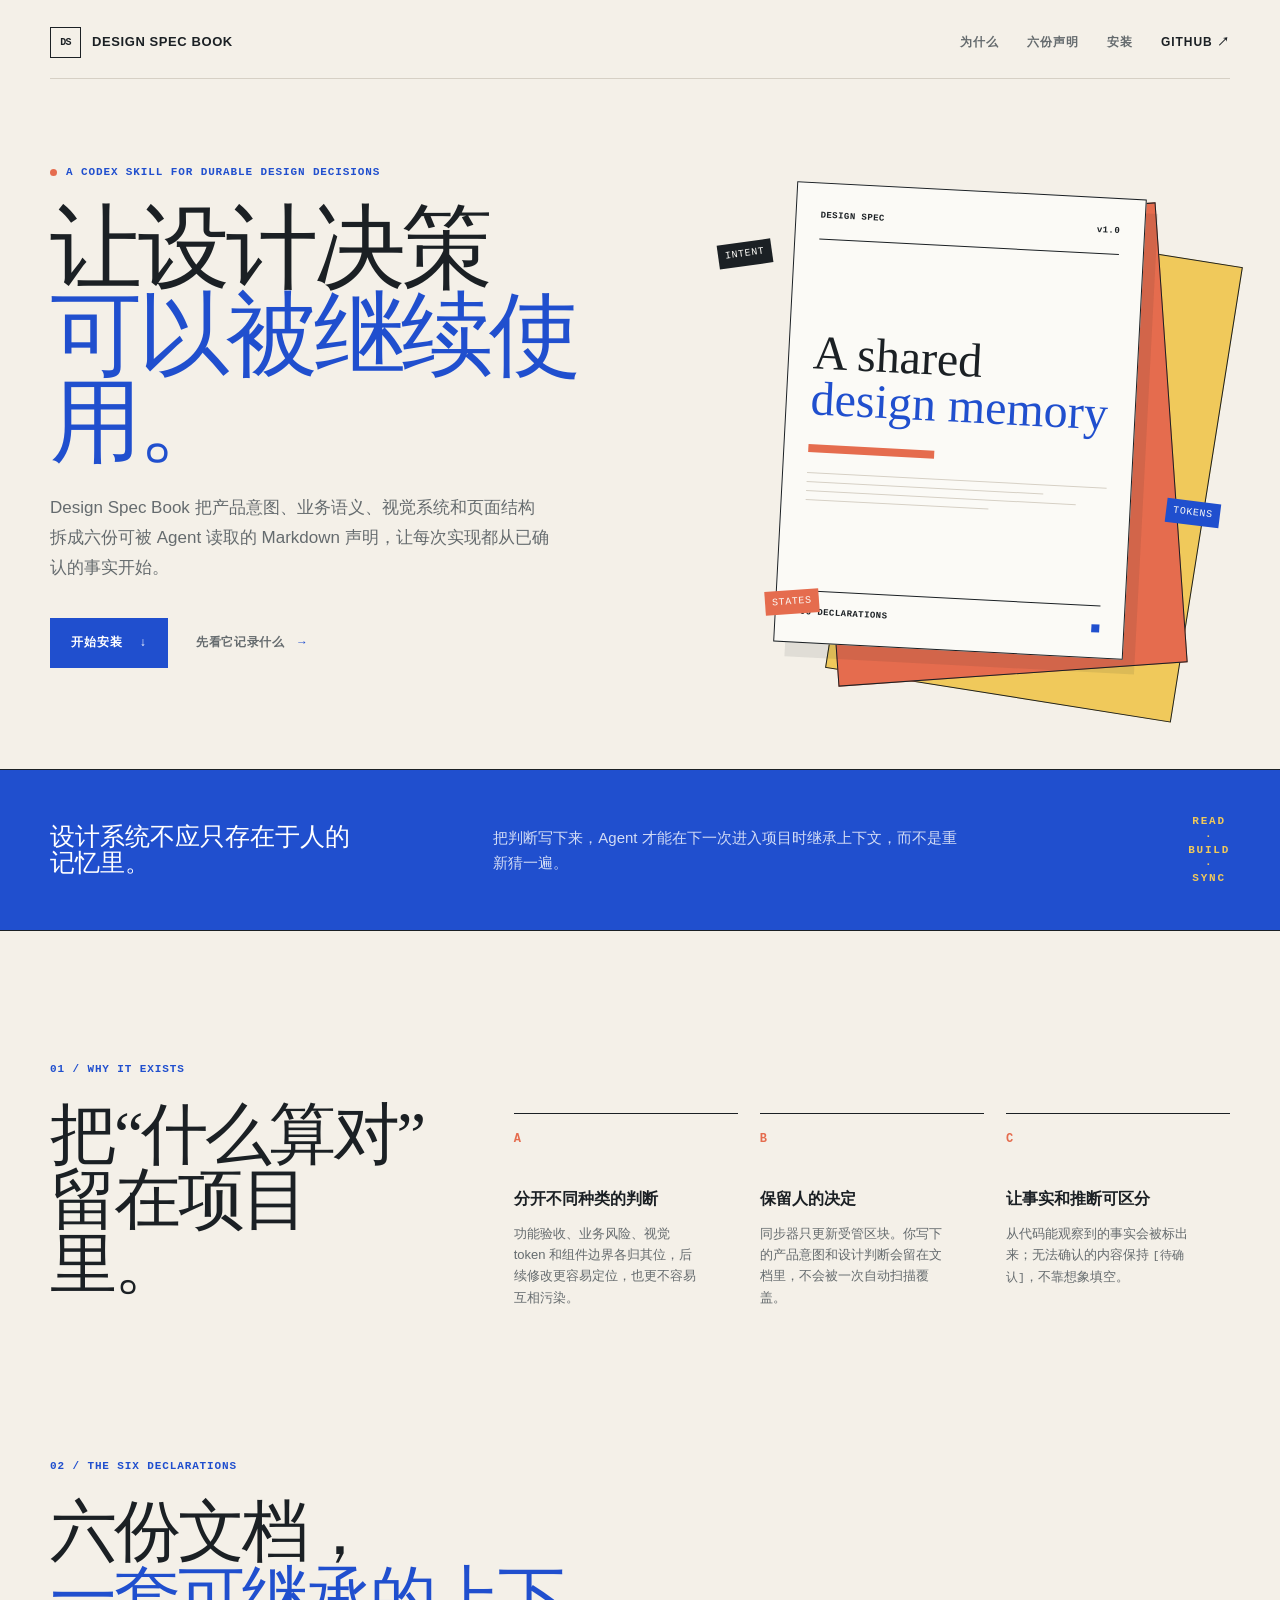
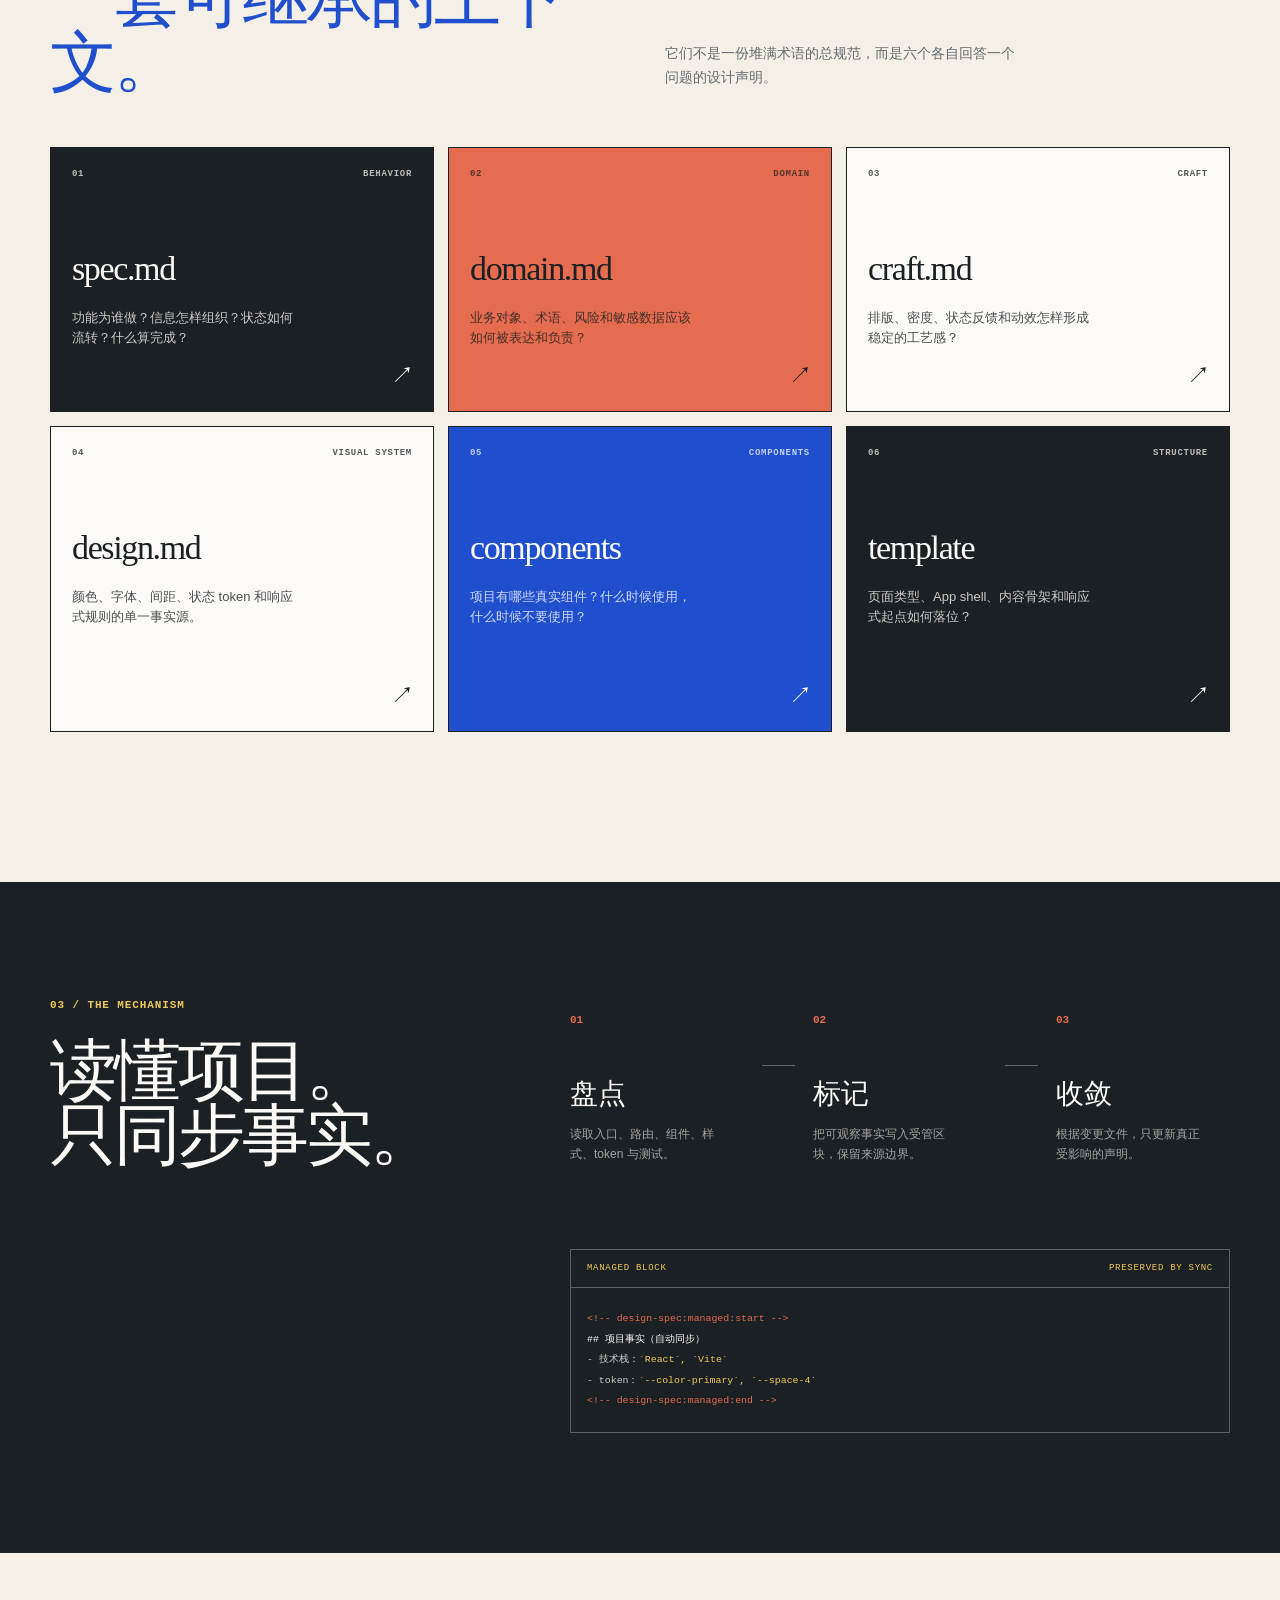
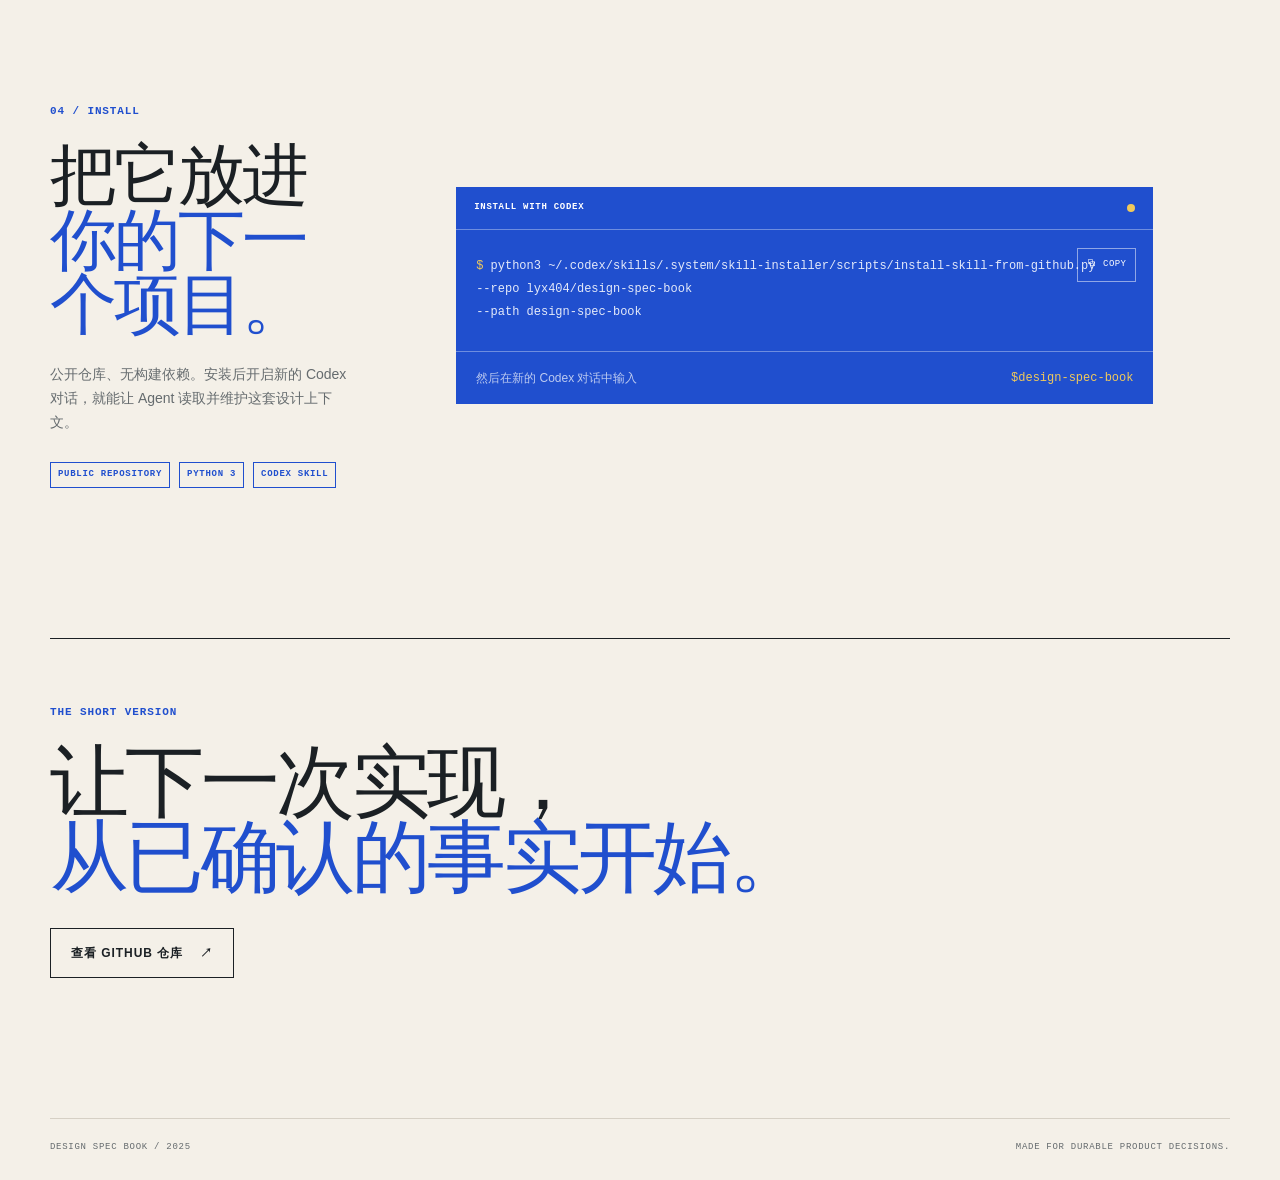
==== site/index.html @ e2b43edf "Publish design spec book skill and intro site" ====
<!doctype html>
<html lang="zh-CN">
  <head>
    <meta charset="utf-8">
    <meta name="viewport" content="width=device-width, initial-scale=1">
    <meta name="description" content="Design Spec Book：把产品设计判断沉淀成六份可被 Agent 读取、维护和复用的设计声明。">
    <meta name="theme-color" content="#f4f0e8">
    <title>Design Spec Book | 让设计决策可以被继续使用</title>
    <link rel="stylesheet" href="styles.css">
  </head>
  <body>
    <header class="site-header">
      <a class="brand" href="#top" aria-label="Design Spec Book 首页">
        <span class="brand-mark" aria-hidden="true">DS</span>
        <span>Design Spec Book</span>
      </a>
      <nav class="site-nav" aria-label="主导航">
        <a href="#why">为什么</a>
        <a href="#documents">六份声明</a>
        <a href="#install">安装</a>
        <a class="nav-github" href="https://github.com/lyx404/design-spec-book" target="_blank" rel="noreferrer">GitHub <span aria-hidden="true">↗</span></a>
      </nav>
    </header>

    <main id="top">
      <section class="hero section-shell" aria-labelledby="hero-title">
        <div class="hero-copy">
          <p class="eyebrow"><span class="eyebrow-dot" aria-hidden="true"></span> A Codex skill for durable design decisions</p>
          <h1 id="hero-title">让设计决策<br><em>可以被继续使用。</em></h1>
          <p class="hero-lede">Design Spec Book 把产品意图、业务语义、视觉系统和页面结构拆成六份可被 Agent 读取的 Markdown 声明，让每次实现都从已确认的事实开始。</p>
          <div class="hero-actions">
            <a class="button button-primary" href="#install">开始安装 <span aria-hidden="true">↓</span></a>
            <a class="text-link" href="#documents">先看它记录什么 <span aria-hidden="true">→</span></a>
          </div>
        </div>
        <div class="hero-art" aria-label="六份设计声明组成的文档架构示意" role="img">
          <div class="paper paper-back"></div>
          <div class="paper paper-mid"></div>
          <div class="paper paper-front">
            <div class="paper-topline"><span>DESIGN SPEC</span><span>v1.0</span></div>
            <div class="paper-title">A shared<br><strong>design memory</strong></div>
            <div class="paper-rule"></div>
            <div class="paper-lines"><i></i><i></i><i></i><i></i></div>
            <div class="paper-footer"><span>06 DECLARATIONS</span><span class="paper-dot" aria-hidden="true"></span></div>
          </div>
          <span class="art-label label-one">intent</span>
          <span class="art-label label-two">tokens</span>
          <span class="art-label label-three">states</span>
        </div>
      </section>

      <section class="signal-band" aria-label="核心价值">
        <div class="section-shell signal-grid">
          <p class="signal-kicker">设计系统不应只存在于人的记忆里。</p>
          <p class="signal-copy">把判断写下来，Agent 才能在下一次进入项目时继承上下文，而不是重新猜一遍。</p>
          <div class="signal-stamp">READ<br>·<br>BUILD<br>·<br>SYNC</div>
        </div>
      </section>

      <section class="section-shell why-section" id="why" aria-labelledby="why-title">
        <div class="section-heading">
          <p class="eyebrow">01 / Why it exists</p>
          <h2 id="why-title">把“什么算对”<br>留在项目里。</h2>
        </div>
        <div class="why-grid">
          <article class="why-item">
            <span class="why-number">A</span>
            <h3>分开不同种类的判断</h3>
            <p>功能验收、业务风险、视觉 token 和组件边界各归其位，后续修改更容易定位，也更不容易互相污染。</p>
          </article>
          <article class="why-item">
            <span class="why-number">B</span>
            <h3>保留人的决定</h3>
            <p>同步器只更新受管区块。你写下的产品意图和设计判断会留在文档里，不会被一次自动扫描覆盖。</p>
          </article>
          <article class="why-item">
            <span class="why-number">C</span>
            <h3>让事实和推断可区分</h3>
            <p>从代码能观察到的事实会被标出来；无法确认的内容保持 <code>[待确认]</code>，不靠想象填空。</p>
          </article>
        </div>
      </section>

      <section class="section-shell documents-section" id="documents" aria-labelledby="documents-title">
        <div class="section-heading section-heading-wide">
          <p class="eyebrow">02 / The six declarations</p>
          <h2 id="documents-title">六份文档，<br><em>一套可继承的上下文。</em></h2>
          <p class="section-intro">它们不是一份堆满术语的总规范，而是六个各自回答一个问题的设计声明。</p>
        </div>
        <div class="document-grid">
          <article class="doc-card doc-card-dark">
            <div class="doc-card-top"><span>01</span><span>BEHAVIOR</span></div>
            <h3>spec.md</h3>
            <p>功能为谁做？信息怎样组织？状态如何流转？什么算完成？</p>
            <span class="doc-arrow" aria-hidden="true">↗</span>
          </article>
          <article class="doc-card doc-card-coral">
            <div class="doc-card-top"><span>02</span><span>DOMAIN</span></div>
            <h3>domain.md</h3>
            <p>业务对象、术语、风险和敏感数据应该如何被表达和负责？</p>
            <span class="doc-arrow" aria-hidden="true">↗</span>
          </article>
          <article class="doc-card doc-card-paper">
            <div class="doc-card-top"><span>03</span><span>CRAFT</span></div>
            <h3>craft.md</h3>
            <p>排版、密度、状态反馈和动效怎样形成稳定的工艺感？</p>
            <span class="doc-arrow" aria-hidden="true">↗</span>
          </article>
          <article class="doc-card doc-card-paper">
            <div class="doc-card-top"><span>04</span><span>VISUAL SYSTEM</span></div>
            <h3>design.md</h3>
            <p>颜色、字体、间距、状态 token 和响应式规则的单一事实源。</p>
            <span class="doc-arrow" aria-hidden="true">↗</span>
          </article>
          <article class="doc-card doc-card-blue">
            <div class="doc-card-top"><span>05</span><span>COMPONENTS</span></div>
            <h3>components</h3>
            <p>项目有哪些真实组件？什么时候使用，什么时候不要使用？</p>
            <span class="doc-arrow" aria-hidden="true">↗</span>
          </article>
          <article class="doc-card doc-card-tall doc-card-dark">
            <div class="doc-card-top"><span>06</span><span>STRUCTURE</span></div>
            <h3>template</h3>
            <p>页面类型、App shell、内容骨架和响应式起点如何落位？</p>
            <span class="doc-arrow" aria-hidden="true">↗</span>
          </article>
        </div>
      </section>

      <section class="mechanism-section" aria-labelledby="mechanism-title">
        <div class="section-shell mechanism-inner">
          <div class="section-heading">
            <p class="eyebrow">03 / The mechanism</p>
            <h2 id="mechanism-title">读懂项目。<br>只同步事实。</h2>
          </div>
          <div class="mechanism-flow">
            <div class="flow-step"><span class="flow-index">01</span><strong>盘点</strong><p>读取入口、路由、组件、样式、token 与测试。</p></div>
            <div class="flow-line" aria-hidden="true"></div>
            <div class="flow-step"><span class="flow-index">02</span><strong>标记</strong><p>把可观察事实写入受管区块，保留来源边界。</p></div>
            <div class="flow-line" aria-hidden="true"></div>
            <div class="flow-step"><span class="flow-index">03</span><strong>收敛</strong><p>根据变更文件，只更新真正受影响的声明。</p></div>
          </div>
          <div class="managed-example">
            <div class="managed-top"><span>managed block</span><span>preserved by sync</span></div>
            <pre><code><span class="comment">&lt;!-- design-spec:managed:start --&gt;</span>
<span class="heading">## 项目事实（自动同步）</span>
- 技术栈：<span class="value">&#96;React&#96;, &#96;Vite&#96;</span>
- token：<span class="value">&#96;--color-primary&#96;, &#96;--space-4&#96;</span>
<span class="comment">&lt;!-- design-spec:managed:end --&gt;</span></code></pre>
          </div>
        </div>
      </section>

      <section class="install-section section-shell" id="install" aria-labelledby="install-title">
        <div class="install-copy">
          <p class="eyebrow">04 / Install</p>
          <h2 id="install-title">把它放进<br><em>你的下一个项目。</em></h2>
          <p>公开仓库、无构建依赖。安装后开启新的 Codex 对话，就能让 Agent 读取并维护这套设计上下文。</p>
          <div class="install-notes"><span>PUBLIC REPOSITORY</span><span>PYTHON 3</span><span>CODEX SKILL</span></div>
        </div>
        <div class="command-panel">
          <div class="command-panel-head"><span>INSTALL WITH CODEX</span><span class="terminal-light" aria-hidden="true"></span></div>
          <div class="command-box">
            <code><span class="prompt">$</span> python3 ~/.codex/skills/.system/skill-installer/scripts/install-skill-from-github.py<br>  --repo lyx404/design-spec-book<br>  --path design-spec-book</code>
            <button class="copy-button" type="button" data-copy="python3 ~/.codex/skills/.system/skill-installer/scripts/install-skill-from-github.py --repo lyx404/design-spec-book --path design-spec-book" aria-label="复制安装命令" title="复制安装命令"><span aria-hidden="true">⧉</span><span class="copy-label">Copy</span></button>
          </div>
          <div class="command-next"><span>然后在新的 Codex 对话中输入</span><code>$design-spec-book</code></div>
        </div>
      </section>

      <section class="closing-section section-shell" aria-labelledby="closing-title">
        <div class="closing-rule"></div>
        <p class="eyebrow">The short version</p>
        <h2 id="closing-title">让下一次实现，<br><span>从已确认的事实开始。</span></h2>
        <a class="button button-secondary" href="https://github.com/lyx404/design-spec-book" target="_blank" rel="noreferrer">查看 GitHub 仓库 <span aria-hidden="true">↗</span></a>
      </section>
    </main>

    <footer class="site-footer section-shell">
      <span>DESIGN SPEC BOOK / 2025</span>
      <span>Made for durable product decisions.</span>
    </footer>

    <script src="app.js"></script>
  </body>
</html>
---- site/styles.css ----
:root {
  --canvas: #f4f0e8;
  --paper: #fbfaf6;
  --ink: #1b2024;
  --muted: #656b6e;
  --line: #d6d0c5;
  --blue: #204fce;
  --blue-deep: #102e7c;
  --coral: #e56c4e;
  --yellow: #f0c95b;
  --sans: "Avenir Next", "Helvetica Neue", "Noto Sans SC", sans-serif;
  --display: "Iowan Old Style", "Baskerville", "Times New Roman", serif;
  --mono: "SFMono-Regular", "Cascadia Code", "Roboto Mono", monospace;
  --max: 1180px;
}

* { box-sizing: border-box; }
html { scroll-behavior: smooth; }
body { margin: 0; background: var(--canvas); color: var(--ink); font-family: var(--sans); font-size: 16px; line-height: 1.55; }
a { color: inherit; text-decoration: none; }
button { font: inherit; }
.section-shell { width: min(var(--max), calc(100% - 64px)); margin: 0 auto; }
.site-header { display: flex; align-items: center; justify-content: space-between; width: min(var(--max), calc(100% - 64px)); margin: 0 auto; padding: 27px 0 20px; border-bottom: 1px solid var(--line); }
.brand { display: inline-flex; align-items: center; gap: 11px; font-size: 13px; font-weight: 700; letter-spacing: .045em; text-transform: uppercase; }
.brand-mark { display: grid; width: 31px; height: 31px; place-items: center; border: 1px solid var(--ink); font-family: var(--mono); font-size: 10px; letter-spacing: -.08em; }
.site-nav { display: flex; align-items: center; gap: 28px; color: var(--muted); font-size: 12px; font-weight: 600; letter-spacing: .08em; text-transform: uppercase; }
.site-nav a { transition: color .2s ease; }
.site-nav a:hover, .site-nav a:focus-visible { color: var(--blue); }
.nav-github { color: var(--ink); }
.hero { display: grid; grid-template-columns: minmax(0, 1.04fr) minmax(390px, .96fr); align-items: center; min-height: 690px; gap: 80px; padding: 68px 0 84px; }
.eyebrow { display: flex; align-items: center; gap: 9px; margin: 0 0 24px; color: var(--blue); font-family: var(--mono); font-size: 11px; font-weight: 600; letter-spacing: .08em; text-transform: uppercase; }
.eyebrow-dot { width: 7px; height: 7px; border-radius: 50%; background: var(--coral); }
h1, h2, h3, p { margin-top: 0; }
h1, h2 { letter-spacing: -.045em; }
h1 { max-width: 650px; margin-bottom: 28px; font-family: var(--display); font-size: clamp(58px, 7.2vw, 100px); font-weight: 400; line-height: .94; }
h1 em, h2 em { color: var(--blue); font-style: normal; }
.hero-lede { max-width: 500px; margin-bottom: 35px; color: var(--muted); font-size: 17px; line-height: 1.75; }
.hero-actions { display: flex; align-items: center; gap: 28px; }
.button { display: inline-flex; align-items: center; gap: 17px; min-height: 50px; padding: 0 20px; border: 1px solid transparent; font-size: 12px; font-weight: 700; letter-spacing: .08em; text-transform: uppercase; transition: transform .2s ease, background-color .2s ease, color .2s ease; }
.button:hover, .button:focus-visible { transform: translateY(-2px); }
.button-primary { background: var(--blue); color: white; }
.button-primary:hover, .button-primary:focus-visible { background: var(--blue-deep); }
.button-secondary { border-color: var(--ink); }
.button-secondary:hover, .button-secondary:focus-visible { background: var(--ink); color: var(--paper); }
.text-link { color: var(--muted); font-size: 12px; font-weight: 700; letter-spacing: .06em; text-transform: uppercase; }
.text-link span { display: inline-block; margin-left: 7px; color: var(--blue); transition: transform .2s ease; }
.text-link:hover span, .text-link:focus-visible span { transform: translateX(4px); }
.hero-art { position: relative; min-height: 470px; }
.paper { position: absolute; width: min(350px, 72%); aspect-ratio: .76; border: 1px solid var(--ink); }
.paper-back { top: 12%; right: 4%; background: var(--yellow); transform: rotate(9deg); }
.paper-mid { top: 7%; right: 11%; background: var(--coral); transform: rotate(-4deg); }
.paper-front { top: 2%; right: 18%; display: flex; flex-direction: column; padding: 26px 24px 22px; background: var(--paper); box-shadow: 12px 14px 0 rgba(27, 32, 36, .09); transform: rotate(3deg); }
.paper-topline, .paper-footer { display: flex; align-items: center; justify-content: space-between; font-family: var(--mono); font-size: 9px; font-weight: 700; letter-spacing: .05em; }
.paper-topline { padding-bottom: 15px; border-bottom: 1px solid var(--ink); }
.paper-title { margin-top: auto; margin-bottom: 23px; font-family: var(--display); font-size: clamp(30px, 3.8vw, 48px); line-height: .96; }
.paper-title strong { color: var(--blue); font-weight: 400; }
.paper-rule { height: 8px; width: 42%; margin-bottom: 20px; background: var(--coral); }
.paper-lines { display: grid; gap: 8px; margin-bottom: auto; }
.paper-lines i { display: block; height: 1px; width: 100%; background: var(--line); }
.paper-lines i:nth-child(2) { width: 79%; }
.paper-lines i:nth-child(3) { width: 90%; }
.paper-lines i:nth-child(4) { width: 61%; }
.paper-footer { padding-top: 15px; border-top: 1px solid var(--ink); }
.paper-dot { width: 8px; height: 8px; background: var(--blue); }
.art-label { position: absolute; padding: 4px 7px; background: var(--ink); color: var(--paper); font-family: var(--mono); font-size: 10px; letter-spacing: .06em; text-transform: uppercase; }
.label-one { top: 13%; left: 3%; transform: rotate(-8deg); }
.label-two { top: 68%; right: 2%; background: var(--blue); transform: rotate(7deg); }
.label-three { bottom: 8%; left: 12%; background: var(--coral); transform: rotate(-4deg); }
.signal-band { border-top: 1px solid var(--ink); border-bottom: 1px solid var(--ink); background: var(--blue); color: white; }
.signal-grid { display: grid; grid-template-columns: 1.1fr 1.5fr .4fr; align-items: center; min-height: 160px; gap: 40px; }
.signal-kicker { max-width: 300px; margin: 0; font-family: var(--display); font-size: 25px; line-height: 1.05; }
.signal-copy { max-width: 470px; margin: 0; color: rgba(255, 255, 255, .8); font-size: 15px; line-height: 1.7; }
.signal-stamp { justify-self: end; color: var(--yellow); font-family: var(--mono); font-size: 11px; font-weight: 700; letter-spacing: .16em; line-height: 1.3; text-align: center; }
.why-section { display: grid; grid-template-columns: minmax(230px, .75fr) 1.4fr; gap: 80px; padding: 130px 0 150px; }
.section-heading h2 { margin-bottom: 0; font-family: var(--display); font-size: clamp(45px, 5.2vw, 72px); font-weight: 400; line-height: .98; }
.why-grid { display: grid; grid-template-columns: repeat(3, 1fr); gap: 22px; padding-top: 52px; }
.why-item { padding-top: 16px; border-top: 1px solid var(--ink); }
.why-number { display: block; margin-bottom: 40px; color: var(--coral); font-family: var(--mono); font-size: 12px; font-weight: 700; }
.why-item h3 { max-width: 175px; margin-bottom: 14px; font-size: 16px; line-height: 1.25; }
.why-item p { max-width: 190px; margin: 0; color: var(--muted); font-size: 13px; line-height: 1.65; }
code { font-family: var(--mono); font-size: .9em; }
.documents-section { padding: 0 0 150px; }
.section-heading-wide { display: grid; grid-template-columns: 1fr 1fr; column-gap: 50px; align-items: end; margin-bottom: 52px; }
.section-heading-wide .eyebrow { grid-column: 1 / -1; }
.section-intro { max-width: 350px; margin: 0 0 5px; color: var(--muted); font-size: 14px; line-height: 1.7; }
.document-grid { display: grid; grid-template-columns: repeat(3, 1fr); gap: 14px; }
.doc-card { position: relative; min-height: 265px; padding: 20px 21px 21px; border: 1px solid var(--ink); transition: transform .22s ease; }
.doc-card:hover { transform: translateY(-5px); }
.doc-card-dark { background: var(--ink); color: var(--paper); }
.doc-card-coral { background: var(--coral); color: var(--ink); }
.doc-card-paper { background: var(--paper); }
.doc-card-blue { background: var(--blue); color: white; }
.doc-card-tall { min-height: 306px; }
.doc-card-top { display: flex; justify-content: space-between; color: inherit; font-family: var(--mono); font-size: 9px; font-weight: 700; letter-spacing: .08em; opacity: .72; }
.doc-card h3 { margin: 61px 0 12px; font-family: var(--display); font-size: 34px; font-weight: 400; letter-spacing: -.04em; }
.doc-card p { max-width: 225px; margin: 0; font-size: 13px; line-height: 1.6; opacity: .78; }
.doc-arrow { position: absolute; right: 19px; bottom: 17px; font-size: 23px; }
.mechanism-section { background: var(--ink); color: var(--paper); }
.mechanism-inner { display: grid; grid-template-columns: .8fr 1.2fr; gap: 80px; padding-top: 115px; padding-bottom: 120px; }
.mechanism-inner .eyebrow { color: var(--yellow); }
.mechanism-flow { display: grid; grid-template-columns: 1fr auto 1fr auto 1fr; align-items: start; gap: 18px; padding-top: 15px; }
.flow-index { display: block; margin-bottom: 43px; color: var(--coral); font-family: var(--mono); font-size: 11px; font-weight: 700; }
.flow-step strong { display: block; margin-bottom: 10px; font-family: var(--display); font-size: 28px; font-weight: 400; }
.flow-step p { max-width: 145px; margin: 0; color: rgba(251, 250, 246, .6); font-size: 12px; line-height: 1.65; }
.flow-line { width: 33px; height: 1px; margin-top: 53px; background: rgba(251, 250, 246, .3); }
.managed-example { grid-column: 2; margin-top: 0; border: 1px solid rgba(251, 250, 246, .3); }
.managed-top { display: flex; justify-content: space-between; padding: 12px 16px; border-bottom: 1px solid rgba(251, 250, 246, .3); color: var(--yellow); font-family: var(--mono); font-size: 9px; letter-spacing: .08em; text-transform: uppercase; }
.managed-example pre { overflow-x: auto; margin: 0; padding: 20px 16px 22px; color: rgba(251, 250, 246, .78); font-family: var(--mono); font-size: 11px; line-height: 1.85; }
.managed-example .comment { color: var(--coral); }
.managed-example .heading { color: var(--paper); }
.managed-example .value { color: var(--yellow); }
.install-section { display: grid; grid-template-columns: .8fr 1.2fr; align-items: center; gap: 100px; padding-top: 150px; padding-bottom: 150px; }
.install-copy h2 { margin-bottom: 25px; font-family: var(--display); font-size: clamp(46px, 5.2vw, 74px); font-weight: 400; line-height: .97; }
.install-copy > p:not(.eyebrow) { max-width: 360px; margin-bottom: 28px; color: var(--muted); font-size: 14px; line-height: 1.7; }
.install-notes { display: flex; flex-wrap: wrap; gap: 9px; color: var(--blue); font-family: var(--mono); font-size: 9px; font-weight: 700; letter-spacing: .08em; }
.install-notes span { padding: 5px 7px; border: 1px solid var(--blue); }
.command-panel { background: var(--blue); color: white; }
.command-panel-head { display: flex; align-items: center; justify-content: space-between; padding: 14px 18px; border-bottom: 1px solid rgba(255, 255, 255, .35); font-family: var(--mono); font-size: 9px; font-weight: 700; letter-spacing: .08em; }
.terminal-light { width: 8px; height: 8px; border-radius: 50%; background: var(--yellow); }
.command-box { position: relative; padding: 25px 58px 27px 20px; }
.command-box code { display: block; color: rgba(255, 255, 255, .88); font-size: 12px; line-height: 1.9; white-space: nowrap; }
.prompt { color: var(--yellow); }
.copy-button { position: absolute; top: 18px; right: 17px; display: inline-flex; align-items: center; gap: 7px; min-height: 34px; padding: 0 9px; border: 1px solid rgba(255, 255, 255, .5); background: transparent; color: white; cursor: pointer; font-family: var(--mono); font-size: 9px; letter-spacing: .05em; text-transform: uppercase; transition: background-color .2s ease, color .2s ease; }
.copy-button:hover, .copy-button:focus-visible { background: white; color: var(--blue); }
.command-next { display: flex; align-items: center; justify-content: space-between; gap: 20px; padding: 17px 20px; border-top: 1px solid rgba(255, 255, 255, .35); color: rgba(255, 255, 255, .7); font-size: 12px; }
.command-next code { color: var(--yellow); font-size: 12px; }
.closing-section { padding-bottom: 140px; }
.closing-rule { width: 100%; height: 1px; margin-bottom: 65px; background: var(--ink); }
.closing-section h2 { margin-bottom: 34px; font-family: var(--display); font-size: clamp(48px, 6.2vw, 88px); font-weight: 400; line-height: .94; }
.closing-section h2 span { color: var(--blue); }
.site-footer { display: flex; justify-content: space-between; padding: 22px 0 25px; border-top: 1px solid var(--line); color: var(--muted); font-family: var(--mono); font-size: 9px; letter-spacing: .08em; text-transform: uppercase; }

:focus-visible { outline: 3px solid var(--coral); outline-offset: 4px; }
@media (max-width: 860px) {
  .section-shell, .site-header { width: min(100% - 40px, var(--max)); }
  .site-nav { gap: 14px; }
  .site-nav a:not(.nav-github) { display: none; }
  .hero { grid-template-columns: 1fr; gap: 40px; min-height: auto; padding: 78px 0 80px; }
  .hero-art { min-height: 420px; max-width: 520px; width: 100%; margin: 0 auto; }
  .paper-front { right: 20%; }
  .signal-grid { grid-template-columns: 1fr 1fr; min-height: auto; padding: 33px 0; }
  .signal-stamp { display: none; }
  .why-section, .mechanism-inner, .install-section { grid-template-columns: 1fr; gap: 45px; }
  .why-section { padding: 95px 0 110px; }
  .why-grid { padding-top: 0; }
  .mechanism-inner { padding-top: 90px; padding-bottom: 95px; }
  .managed-example { grid-column: auto; }
  .install-section { padding-top: 105px; padding-bottom: 110px; }
}
@media (max-width: 570px) {
  .section-shell, .site-header { width: calc(100% - 32px); }
  .site-header { padding-top: 19px; }
  .brand { font-size: 11px; }
  .nav-github { font-size: 10px; }
  h1 { font-size: clamp(51px, 15vw, 75px); }
  .hero-lede { font-size: 15px; }
  .hero-actions { align-items: flex-start; flex-direction: column; gap: 21px; }
  .hero-art { min-height: 330px; }
  .paper { width: 63%; }
  .paper-front { right: 18%; }
  .paper-title { font-size: 32px; }
  .label-one { left: 0; }
  .label-two { right: 0; }
  .signal-grid { grid-template-columns: 1fr; gap: 16px; }
  .signal-kicker { font-size: 23px; }
  .why-grid, .document-grid { grid-template-columns: 1fr; }
  .why-item p { max-width: 290px; }
  .section-heading-wide { display: block; }
  .section-heading-wide .section-intro { margin-top: 23px; }
  .doc-card, .doc-card-tall { min-height: 235px; }
  .mechanism-flow { grid-template-columns: 1fr; gap: 25px; }
  .flow-line { width: 100%; height: 1px; margin: 0; }
  .flow-index { margin-bottom: 17px; }
  .flow-step p { max-width: 250px; }
  .command-box code { font-size: 10px; white-space: normal; word-break: break-word; }
  .copy-button { top: auto; right: 16px; bottom: 16px; }
  .command-box { padding-bottom: 70px; }
  .command-next { align-items: flex-start; flex-direction: column; gap: 7px; }
  .site-footer { align-items: flex-start; flex-direction: column; gap: 9px; }
}
@media (prefers-reduced-motion: reduce) {
  *, *::before, *::after { scroll-behavior: auto !important; transition-duration: .01ms !important; animation-duration: .01ms !important; animation-iteration-count: 1 !important; }
}
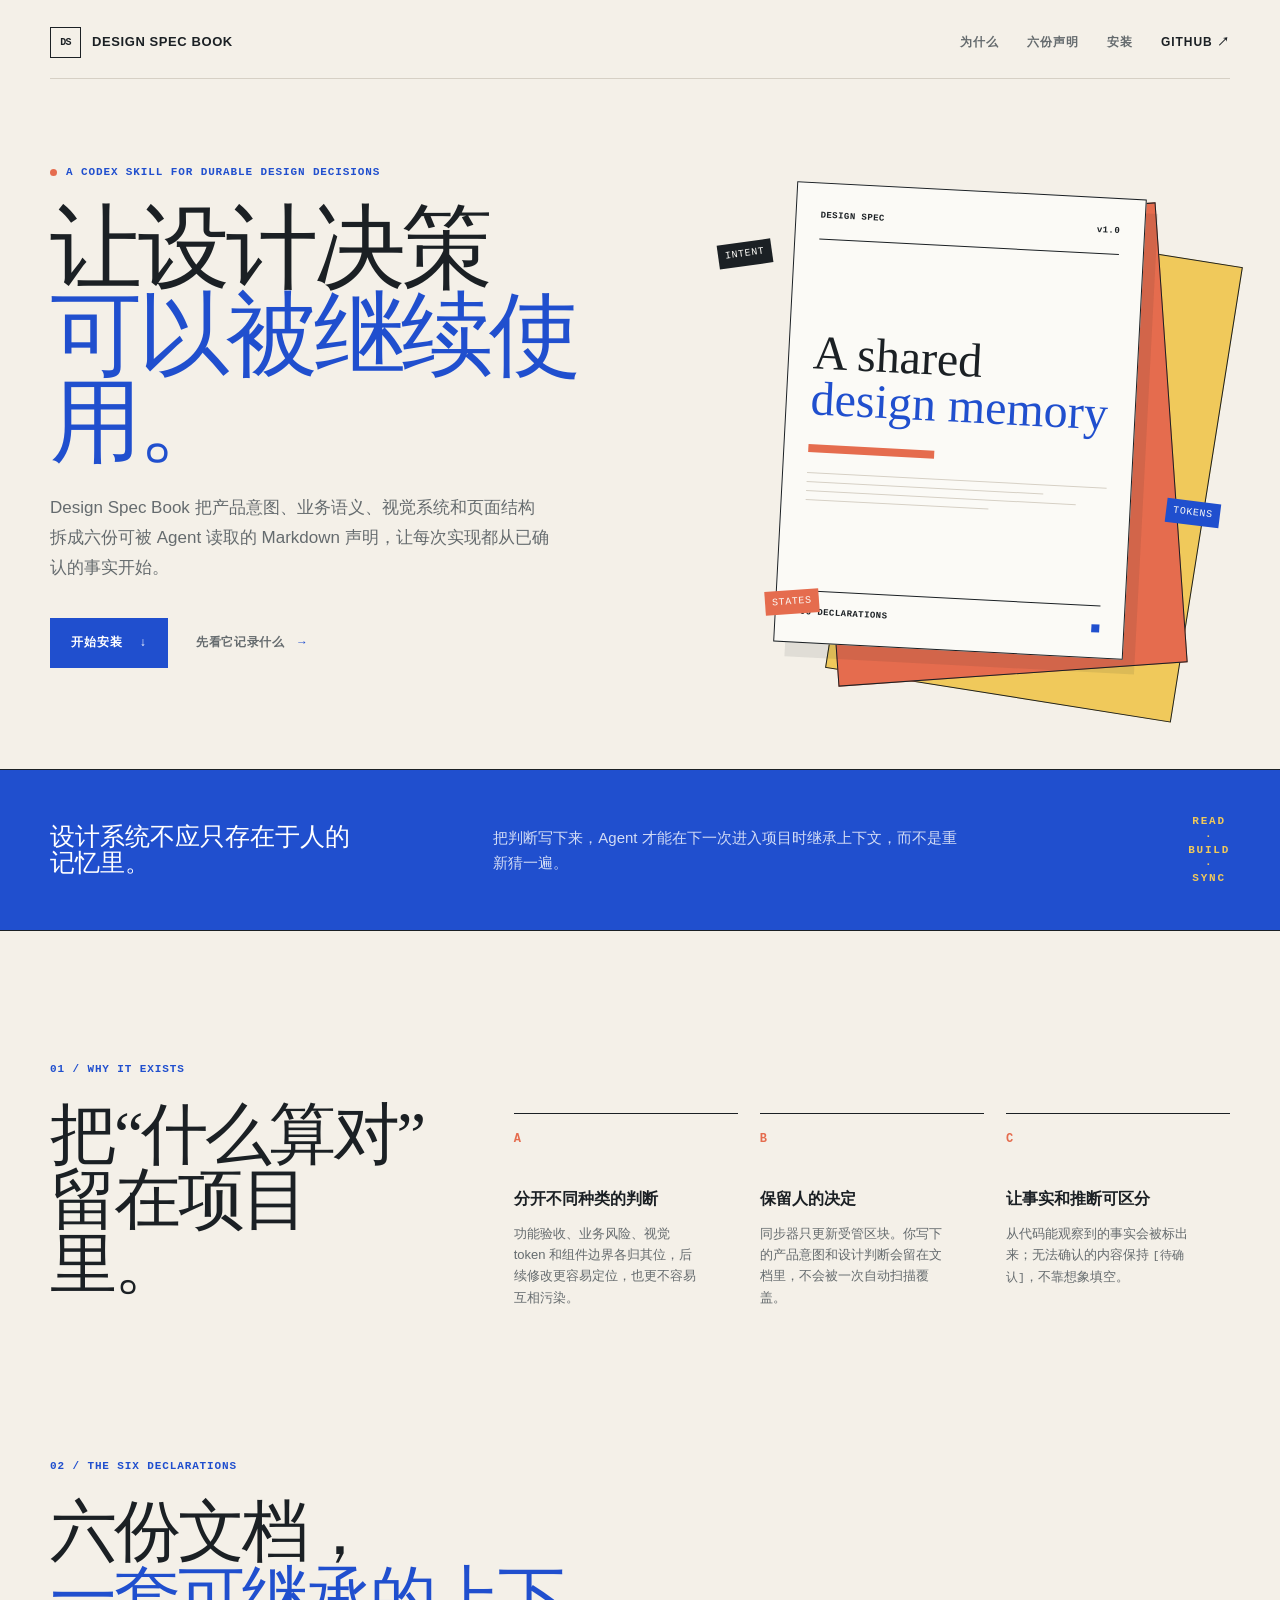
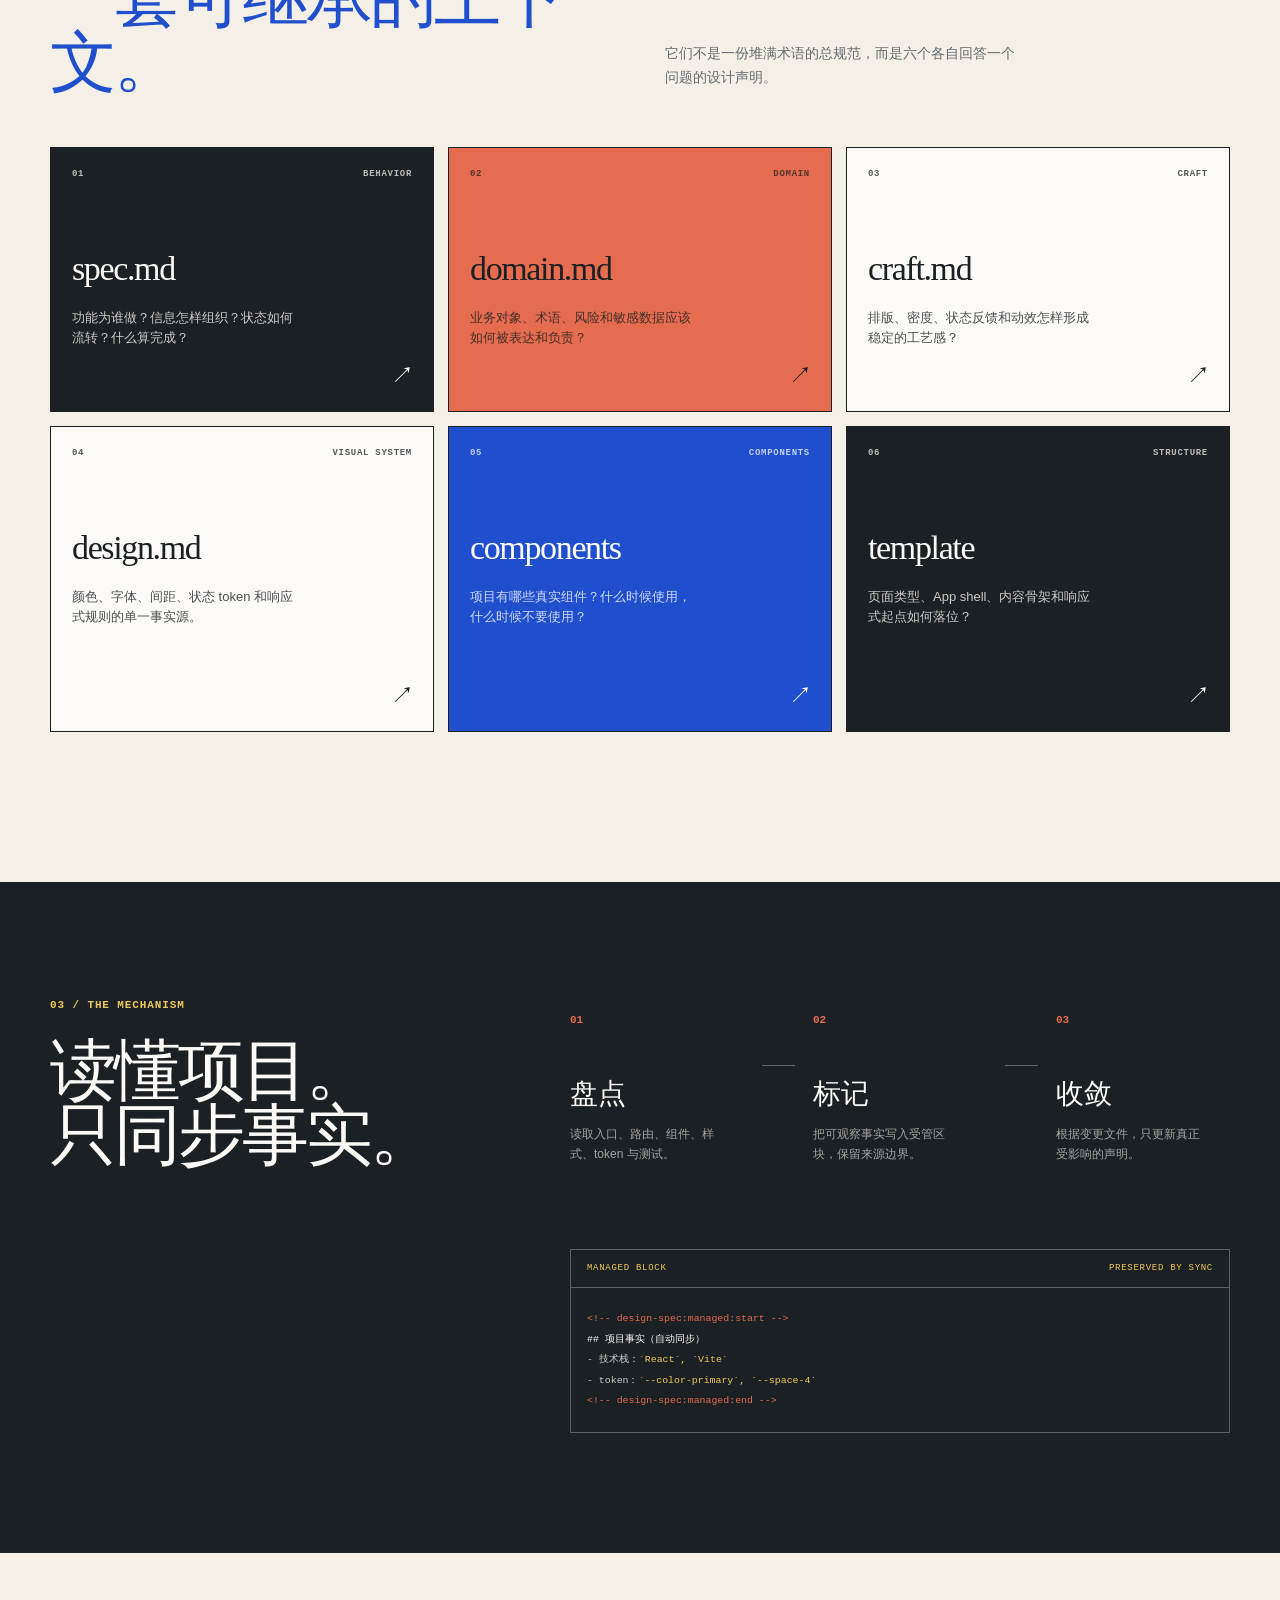
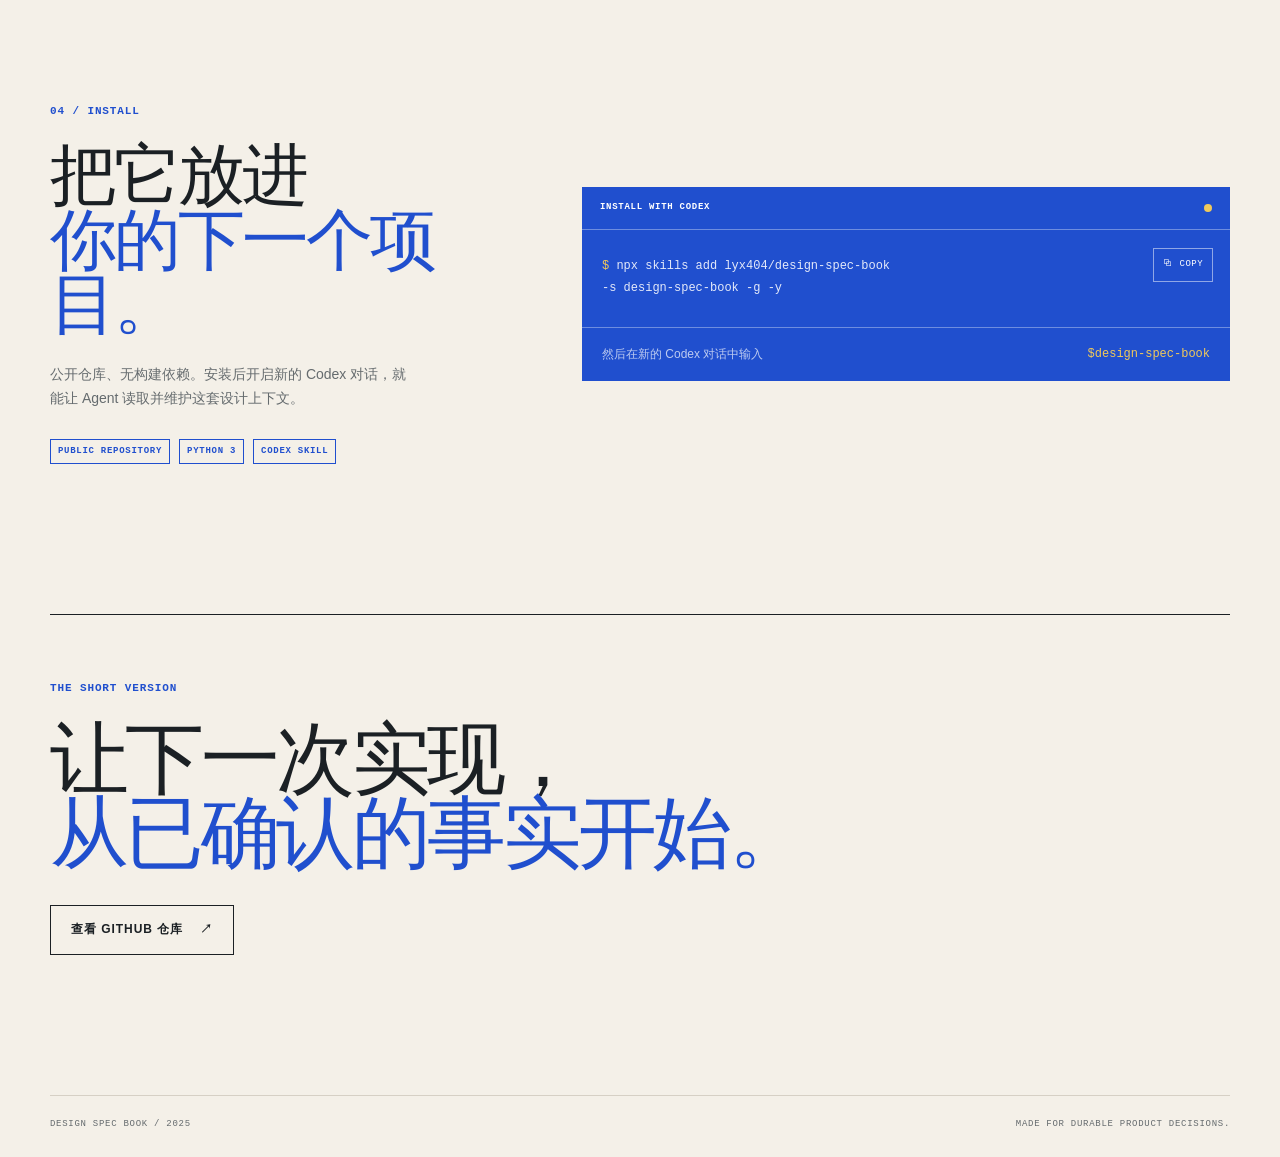
==== commit 9c31ba06: "Shorten install command and add bilingual README" ====
--- a/site/index.html
+++ b/site/index.html
@@ -161,8 +161,8 @@
         <div class="command-panel">
           <div class="command-panel-head"><span>INSTALL WITH CODEX</span><span class="terminal-light" aria-hidden="true"></span></div>
           <div class="command-box">
-            <code><span class="prompt">$</span> python3 ~/.codex/skills/.system/skill-installer/scripts/install-skill-from-github.py<br>  --repo lyx404/design-spec-book<br>  --path design-spec-book</code>
-            <button class="copy-button" type="button" data-copy="python3 ~/.codex/skills/.system/skill-installer/scripts/install-skill-from-github.py --repo lyx404/design-spec-book --path design-spec-book" aria-label="复制安装命令" title="复制安装命令"><span aria-hidden="true">⧉</span><span class="copy-label">Copy</span></button>
+            <code><span class="prompt">$</span> npx skills add lyx404/design-spec-book<br>  -s design-spec-book -g -y</code>
+            <button class="copy-button" type="button" data-copy="npx skills add lyx404/design-spec-book -s design-spec-book -g -y" aria-label="复制安装命令" title="复制安装命令"><span aria-hidden="true">⧉</span><span class="copy-label">Copy</span></button>
           </div>
           <div class="command-next"><span>然后在新的 Codex 对话中输入</span><code>$design-spec-book</code></div>
         </div>
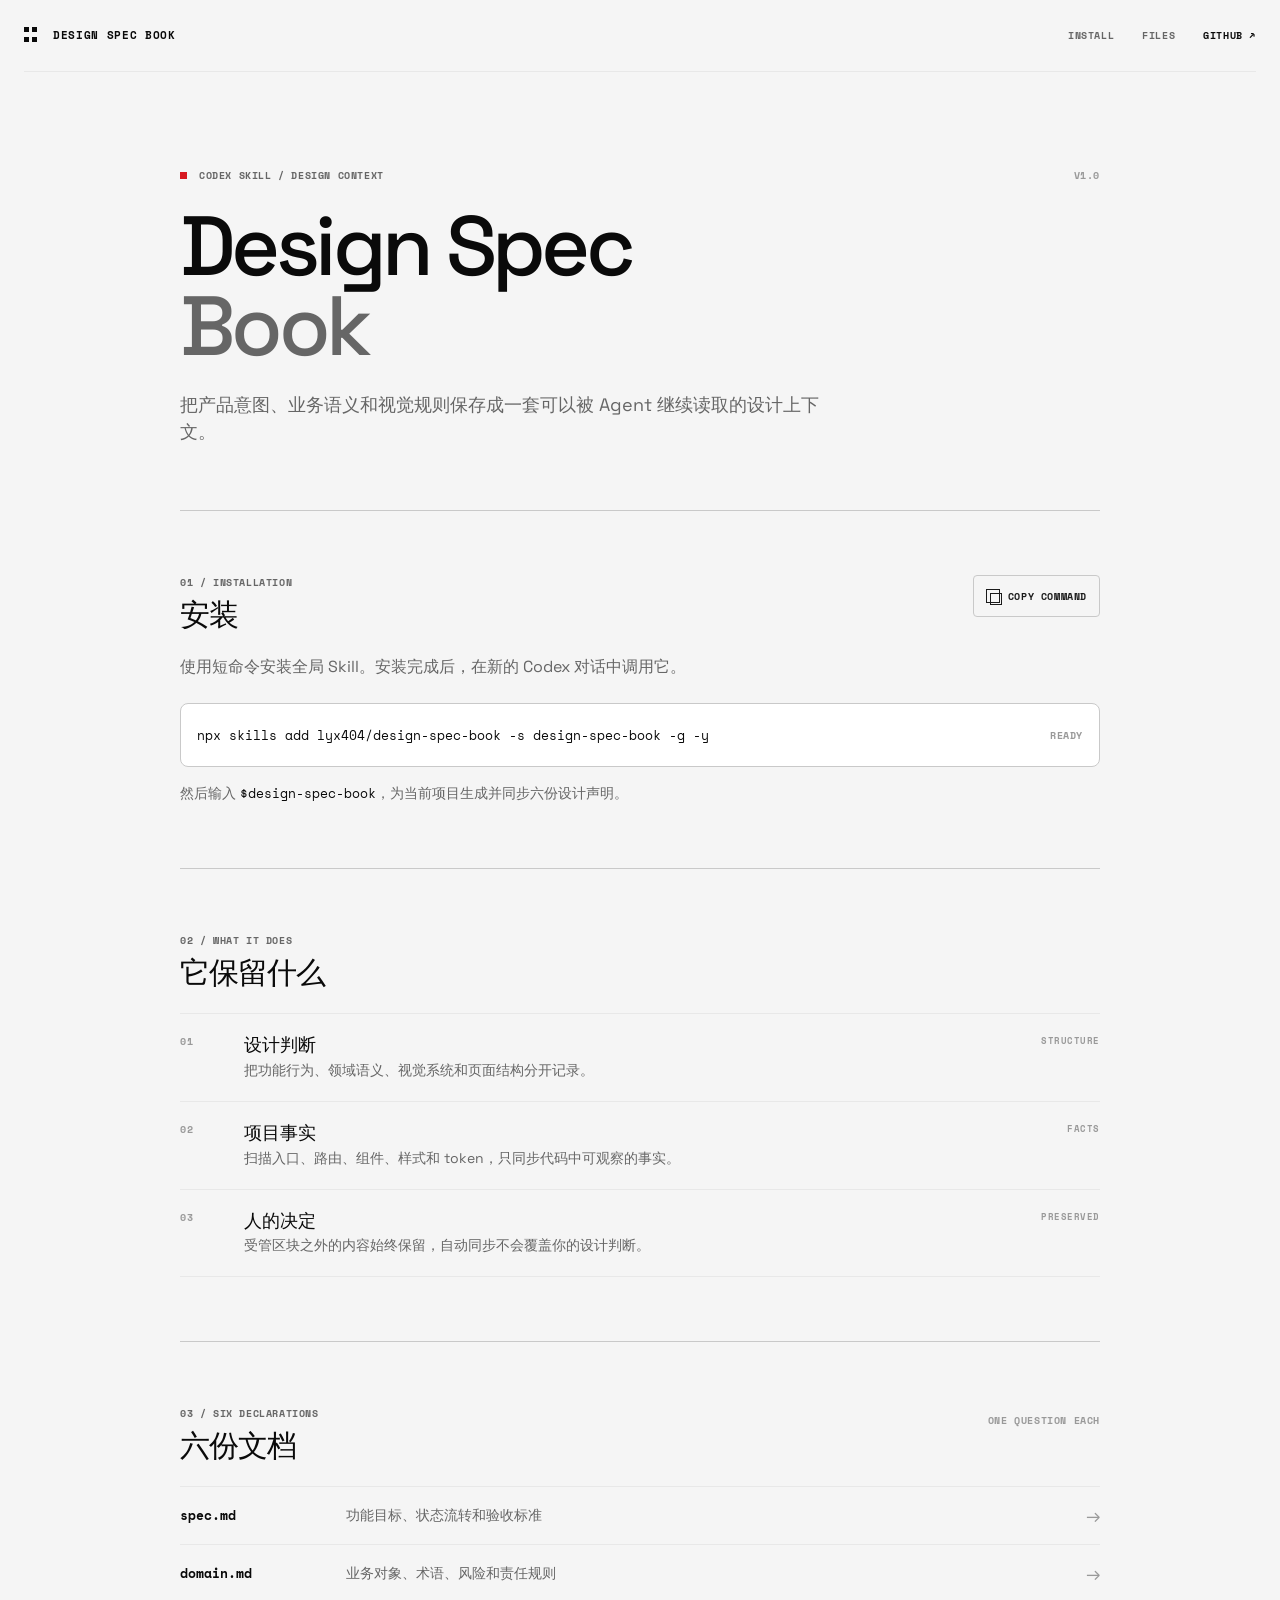
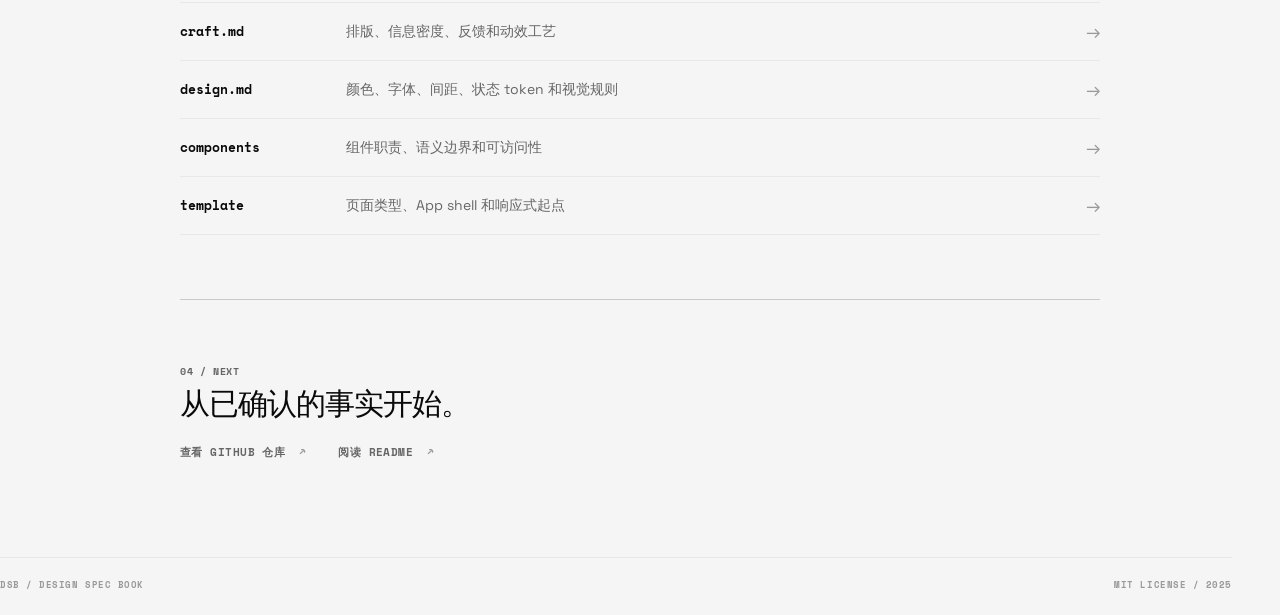
==== commit f3025fb5: "Redesign intro site in Nothing style" ====
--- a/site/index.html
+++ b/site/index.html
@@ -3,182 +3,127 @@
   <head>
     <meta charset="utf-8">
     <meta name="viewport" content="width=device-width, initial-scale=1">
-    <meta name="description" content="Design Spec Book：把产品设计判断沉淀成六份可被 Agent 读取、维护和复用的设计声明。">
-    <meta name="theme-color" content="#f4f0e8">
-    <title>Design Spec Book | 让设计决策可以被继续使用</title>
+    <meta name="description" content="Design Spec Book：为 Codex 保存可持续使用的产品设计上下文。">
+    <meta name="theme-color" content="#f5f5f5">
+    <title>Design Spec Book / Installation</title>
+    <link rel="preconnect" href="https://fonts.googleapis.com">
+    <link rel="preconnect" href="https://fonts.gstatic.com" crossorigin>
+    <link href="https://fonts.googleapis.com/css2?family=Space+Grotesk:wght@400;500;600;700&family=Space+Mono:wght@400;700&display=swap" rel="stylesheet">
     <link rel="stylesheet" href="styles.css">
   </head>
   <body>
-    <header class="site-header">
+    <header class="topbar">
       <a class="brand" href="#top" aria-label="Design Spec Book 首页">
-        <span class="brand-mark" aria-hidden="true">DS</span>
-        <span>Design Spec Book</span>
+        <span class="brand-mark" aria-hidden="true"><i></i><i></i><i></i><i></i></span>
+        <span>DESIGN SPEC BOOK</span>
       </a>
-      <nav class="site-nav" aria-label="主导航">
-        <a href="#why">为什么</a>
-        <a href="#documents">六份声明</a>
-        <a href="#install">安装</a>
-        <a class="nav-github" href="https://github.com/lyx404/design-spec-book" target="_blank" rel="noreferrer">GitHub <span aria-hidden="true">↗</span></a>
+      <nav class="topnav" aria-label="页面导航">
+        <a href="#installation">INSTALL</a>
+        <a href="#declarations">FILES</a>
+        <a class="github-link" href="https://github.com/lyx404/design-spec-book" target="_blank" rel="noreferrer">GITHUB <span aria-hidden="true">↗</span></a>
       </nav>
     </header>
 
-    <main id="top">
-      <section class="hero section-shell" aria-labelledby="hero-title">
-        <div class="hero-copy">
-          <p class="eyebrow"><span class="eyebrow-dot" aria-hidden="true"></span> A Codex skill for durable design decisions</p>
-          <h1 id="hero-title">让设计决策<br><em>可以被继续使用。</em></h1>
-          <p class="hero-lede">Design Spec Book 把产品意图、业务语义、视觉系统和页面结构拆成六份可被 Agent 读取的 Markdown 声明，让每次实现都从已确认的事实开始。</p>
-          <div class="hero-actions">
-            <a class="button button-primary" href="#install">开始安装 <span aria-hidden="true">↓</span></a>
-            <a class="text-link" href="#documents">先看它记录什么 <span aria-hidden="true">→</span></a>
+    <main id="top" class="doc-shell">
+      <section class="intro" aria-labelledby="page-title">
+        <div class="meta-line">
+          <span class="signal-dot" aria-hidden="true"></span>
+          <span>CODEX SKILL / DESIGN CONTEXT</span>
+          <span>V1.0</span>
+        </div>
+        <h1 id="page-title">Design Spec<br><span>Book</span></h1>
+        <p class="lead">把产品意图、业务语义和视觉规则保存成一套可以被 Agent 继续读取的设计上下文。</p>
+      </section>
+
+      <section class="doc-section" id="installation" aria-labelledby="installation-title">
+        <div class="section-heading">
+          <div>
+            <p class="section-label">01 / INSTALLATION</p>
+            <h2 id="installation-title">安装</h2>
+          </div>
+          <button class="copy-button" type="button" data-copy="npx skills add lyx404/design-spec-book -s design-spec-book -g -y" aria-label="复制安装命令">
+            <span class="copy-icon" aria-hidden="true"></span>
+            <span class="copy-label">COPY COMMAND</span>
+          </button>
+        </div>
+        <p class="section-copy">使用短命令安装全局 Skill。安装完成后，在新的 Codex 对话中调用它。</p>
+        <div class="command-row">
+          <code>npx skills add lyx404/design-spec-book -s design-spec-book -g -y</code>
+          <span class="command-status" role="status" aria-live="polite">READY</span>
+        </div>
+        <p class="usage-line">然后输入 <code>$design-spec-book</code>，为当前项目生成并同步六份设计声明。</p>
+      </section>
+
+      <section class="doc-section" id="features" aria-labelledby="features-title">
+        <div class="section-heading">
+          <div>
+            <p class="section-label">02 / WHAT IT DOES</p>
+            <h2 id="features-title">它保留什么</h2>
           </div>
         </div>
-        <div class="hero-art" aria-label="六份设计声明组成的文档架构示意" role="img">
-          <div class="paper paper-back"></div>
-          <div class="paper paper-mid"></div>
-          <div class="paper paper-front">
-            <div class="paper-topline"><span>DESIGN SPEC</span><span>v1.0</span></div>
-            <div class="paper-title">A shared<br><strong>design memory</strong></div>
-            <div class="paper-rule"></div>
-            <div class="paper-lines"><i></i><i></i><i></i><i></i></div>
-            <div class="paper-footer"><span>06 DECLARATIONS</span><span class="paper-dot" aria-hidden="true"></span></div>
-          </div>
-          <span class="art-label label-one">intent</span>
-          <span class="art-label label-two">tokens</span>
-          <span class="art-label label-three">states</span>
-        </div>
-      </section>
-
-      <section class="signal-band" aria-label="核心价值">
-        <div class="section-shell signal-grid">
-          <p class="signal-kicker">设计系统不应只存在于人的记忆里。</p>
-          <p class="signal-copy">把判断写下来，Agent 才能在下一次进入项目时继承上下文，而不是重新猜一遍。</p>
-          <div class="signal-stamp">READ<br>·<br>BUILD<br>·<br>SYNC</div>
-        </div>
-      </section>
-
-      <section class="section-shell why-section" id="why" aria-labelledby="why-title">
-        <div class="section-heading">
-          <p class="eyebrow">01 / Why it exists</p>
-          <h2 id="why-title">把“什么算对”<br>留在项目里。</h2>
-        </div>
-        <div class="why-grid">
-          <article class="why-item">
-            <span class="why-number">A</span>
-            <h3>分开不同种类的判断</h3>
-            <p>功能验收、业务风险、视觉 token 和组件边界各归其位，后续修改更容易定位，也更不容易互相污染。</p>
+        <div class="feature-list">
+          <article class="feature-row">
+            <span class="row-index">01</span>
+            <div>
+              <h3>设计判断</h3>
+              <p>把功能行为、领域语义、视觉系统和页面结构分开记录。</p>
+            </div>
+            <span class="row-tag">STRUCTURE</span>
           </article>
-          <article class="why-item">
-            <span class="why-number">B</span>
-            <h3>保留人的决定</h3>
-            <p>同步器只更新受管区块。你写下的产品意图和设计判断会留在文档里，不会被一次自动扫描覆盖。</p>
+          <article class="feature-row">
+            <span class="row-index">02</span>
+            <div>
+              <h3>项目事实</h3>
+              <p>扫描入口、路由、组件、样式和 token，只同步代码中可观察的事实。</p>
+            </div>
+            <span class="row-tag">FACTS</span>
           </article>
-          <article class="why-item">
-            <span class="why-number">C</span>
-            <h3>让事实和推断可区分</h3>
-            <p>从代码能观察到的事实会被标出来；无法确认的内容保持 <code>[待确认]</code>，不靠想象填空。</p>
+          <article class="feature-row">
+            <span class="row-index">03</span>
+            <div>
+              <h3>人的决定</h3>
+              <p>受管区块之外的内容始终保留，自动同步不会覆盖你的设计判断。</p>
+            </div>
+            <span class="row-tag">PRESERVED</span>
           </article>
         </div>
       </section>
 
-      <section class="section-shell documents-section" id="documents" aria-labelledby="documents-title">
-        <div class="section-heading section-heading-wide">
-          <p class="eyebrow">02 / The six declarations</p>
-          <h2 id="documents-title">六份文档，<br><em>一套可继承的上下文。</em></h2>
-          <p class="section-intro">它们不是一份堆满术语的总规范，而是六个各自回答一个问题的设计声明。</p>
+      <section class="doc-section" id="declarations" aria-labelledby="declarations-title">
+        <div class="section-heading">
+          <div>
+            <p class="section-label">03 / SIX DECLARATIONS</p>
+            <h2 id="declarations-title">六份文档</h2>
+          </div>
+          <span class="section-note">ONE QUESTION EACH</span>
         </div>
-        <div class="document-grid">
-          <article class="doc-card doc-card-dark">
-            <div class="doc-card-top"><span>01</span><span>BEHAVIOR</span></div>
-            <h3>spec.md</h3>
-            <p>功能为谁做？信息怎样组织？状态如何流转？什么算完成？</p>
-            <span class="doc-arrow" aria-hidden="true">↗</span>
-          </article>
-          <article class="doc-card doc-card-coral">
-            <div class="doc-card-top"><span>02</span><span>DOMAIN</span></div>
-            <h3>domain.md</h3>
-            <p>业务对象、术语、风险和敏感数据应该如何被表达和负责？</p>
-            <span class="doc-arrow" aria-hidden="true">↗</span>
-          </article>
-          <article class="doc-card doc-card-paper">
-            <div class="doc-card-top"><span>03</span><span>CRAFT</span></div>
-            <h3>craft.md</h3>
-            <p>排版、密度、状态反馈和动效怎样形成稳定的工艺感？</p>
-            <span class="doc-arrow" aria-hidden="true">↗</span>
-          </article>
-          <article class="doc-card doc-card-paper">
-            <div class="doc-card-top"><span>04</span><span>VISUAL SYSTEM</span></div>
-            <h3>design.md</h3>
-            <p>颜色、字体、间距、状态 token 和响应式规则的单一事实源。</p>
-            <span class="doc-arrow" aria-hidden="true">↗</span>
-          </article>
-          <article class="doc-card doc-card-blue">
-            <div class="doc-card-top"><span>05</span><span>COMPONENTS</span></div>
-            <h3>components</h3>
-            <p>项目有哪些真实组件？什么时候使用，什么时候不要使用？</p>
-            <span class="doc-arrow" aria-hidden="true">↗</span>
-          </article>
-          <article class="doc-card doc-card-tall doc-card-dark">
-            <div class="doc-card-top"><span>06</span><span>STRUCTURE</span></div>
-            <h3>template</h3>
-            <p>页面类型、App shell、内容骨架和响应式起点如何落位？</p>
-            <span class="doc-arrow" aria-hidden="true">↗</span>
-          </article>
+        <div class="declaration-list">
+          <div class="declaration-row"><code>spec.md</code><span>功能目标、状态流转和验收标准</span><span class="row-arrow" aria-hidden="true">→</span></div>
+          <div class="declaration-row"><code>domain.md</code><span>业务对象、术语、风险和责任规则</span><span class="row-arrow" aria-hidden="true">→</span></div>
+          <div class="declaration-row"><code>craft.md</code><span>排版、信息密度、反馈和动效工艺</span><span class="row-arrow" aria-hidden="true">→</span></div>
+          <div class="declaration-row"><code>design.md</code><span>颜色、字体、间距、状态 token 和视觉规则</span><span class="row-arrow" aria-hidden="true">→</span></div>
+          <div class="declaration-row"><code>components</code><span>组件职责、语义边界和可访问性</span><span class="row-arrow" aria-hidden="true">→</span></div>
+          <div class="declaration-row"><code>template</code><span>页面类型、App shell 和响应式起点</span><span class="row-arrow" aria-hidden="true">→</span></div>
         </div>
       </section>
 
-      <section class="mechanism-section" aria-labelledby="mechanism-title">
-        <div class="section-shell mechanism-inner">
-          <div class="section-heading">
-            <p class="eyebrow">03 / The mechanism</p>
-            <h2 id="mechanism-title">读懂项目。<br>只同步事实。</h2>
-          </div>
-          <div class="mechanism-flow">
-            <div class="flow-step"><span class="flow-index">01</span><strong>盘点</strong><p>读取入口、路由、组件、样式、token 与测试。</p></div>
-            <div class="flow-line" aria-hidden="true"></div>
-            <div class="flow-step"><span class="flow-index">02</span><strong>标记</strong><p>把可观察事实写入受管区块，保留来源边界。</p></div>
-            <div class="flow-line" aria-hidden="true"></div>
-            <div class="flow-step"><span class="flow-index">03</span><strong>收敛</strong><p>根据变更文件，只更新真正受影响的声明。</p></div>
-          </div>
-          <div class="managed-example">
-            <div class="managed-top"><span>managed block</span><span>preserved by sync</span></div>
-            <pre><code><span class="comment">&lt;!-- design-spec:managed:start --&gt;</span>
-<span class="heading">## 项目事实（自动同步）</span>
-- 技术栈：<span class="value">&#96;React&#96;, &#96;Vite&#96;</span>
-- token：<span class="value">&#96;--color-primary&#96;, &#96;--space-4&#96;</span>
-<span class="comment">&lt;!-- design-spec:managed:end --&gt;</span></code></pre>
+      <section class="doc-section final-section" aria-labelledby="next-title">
+        <div class="section-heading">
+          <div>
+            <p class="section-label">04 / NEXT</p>
+            <h2 id="next-title">从已确认的事实开始。</h2>
           </div>
         </div>
-      </section>
-
-      <section class="install-section section-shell" id="install" aria-labelledby="install-title">
-        <div class="install-copy">
-          <p class="eyebrow">04 / Install</p>
-          <h2 id="install-title">把它放进<br><em>你的下一个项目。</em></h2>
-          <p>公开仓库、无构建依赖。安装后开启新的 Codex 对话，就能让 Agent 读取并维护这套设计上下文。</p>
-          <div class="install-notes"><span>PUBLIC REPOSITORY</span><span>PYTHON 3</span><span>CODEX SKILL</span></div>
+        <div class="final-links">
+          <a href="https://github.com/lyx404/design-spec-book" target="_blank" rel="noreferrer">查看 GitHub 仓库 <span aria-hidden="true">↗</span></a>
+          <a href="https://github.com/lyx404/design-spec-book#readme" target="_blank" rel="noreferrer">阅读 README <span aria-hidden="true">↗</span></a>
         </div>
-        <div class="command-panel">
-          <div class="command-panel-head"><span>INSTALL WITH CODEX</span><span class="terminal-light" aria-hidden="true"></span></div>
-          <div class="command-box">
-            <code><span class="prompt">$</span> npx skills add lyx404/design-spec-book<br>  -s design-spec-book -g -y</code>
-            <button class="copy-button" type="button" data-copy="npx skills add lyx404/design-spec-book -s design-spec-book -g -y" aria-label="复制安装命令" title="复制安装命令"><span aria-hidden="true">⧉</span><span class="copy-label">Copy</span></button>
-          </div>
-          <div class="command-next"><span>然后在新的 Codex 对话中输入</span><code>$design-spec-book</code></div>
-        </div>
-      </section>
-
-      <section class="closing-section section-shell" aria-labelledby="closing-title">
-        <div class="closing-rule"></div>
-        <p class="eyebrow">The short version</p>
-        <h2 id="closing-title">让下一次实现，<br><span>从已确认的事实开始。</span></h2>
-        <a class="button button-secondary" href="https://github.com/lyx404/design-spec-book" target="_blank" rel="noreferrer">查看 GitHub 仓库 <span aria-hidden="true">↗</span></a>
       </section>
     </main>
 
-    <footer class="site-footer section-shell">
-      <span>DESIGN SPEC BOOK / 2025</span>
-      <span>Made for durable product decisions.</span>
+    <footer class="site-footer">
+      <span>DSB / DESIGN SPEC BOOK</span>
+      <span>MIT LICENSE / 2025</span>
     </footer>
 
     <script src="app.js"></script>
--- a/site/styles.css
+++ b/site/styles.css
@@ -1,183 +1,512 @@
 :root {
-  --canvas: #f4f0e8;
-  --paper: #fbfaf6;
-  --ink: #1b2024;
-  --muted: #656b6e;
-  --line: #d6d0c5;
-  --blue: #204fce;
-  --blue-deep: #102e7c;
-  --coral: #e56c4e;
-  --yellow: #f0c95b;
-  --sans: "Avenir Next", "Helvetica Neue", "Noto Sans SC", sans-serif;
-  --display: "Iowan Old Style", "Baskerville", "Times New Roman", serif;
-  --mono: "SFMono-Regular", "Cascadia Code", "Roboto Mono", monospace;
-  --max: 1180px;
-}
-
-* { box-sizing: border-box; }
-html { scroll-behavior: smooth; }
-body { margin: 0; background: var(--canvas); color: var(--ink); font-family: var(--sans); font-size: 16px; line-height: 1.55; }
-a { color: inherit; text-decoration: none; }
-button { font: inherit; }
-.section-shell { width: min(var(--max), calc(100% - 64px)); margin: 0 auto; }
-.site-header { display: flex; align-items: center; justify-content: space-between; width: min(var(--max), calc(100% - 64px)); margin: 0 auto; padding: 27px 0 20px; border-bottom: 1px solid var(--line); }
-.brand { display: inline-flex; align-items: center; gap: 11px; font-size: 13px; font-weight: 700; letter-spacing: .045em; text-transform: uppercase; }
-.brand-mark { display: grid; width: 31px; height: 31px; place-items: center; border: 1px solid var(--ink); font-family: var(--mono); font-size: 10px; letter-spacing: -.08em; }
-.site-nav { display: flex; align-items: center; gap: 28px; color: var(--muted); font-size: 12px; font-weight: 600; letter-spacing: .08em; text-transform: uppercase; }
-.site-nav a { transition: color .2s ease; }
-.site-nav a:hover, .site-nav a:focus-visible { color: var(--blue); }
-.nav-github { color: var(--ink); }
-.hero { display: grid; grid-template-columns: minmax(0, 1.04fr) minmax(390px, .96fr); align-items: center; min-height: 690px; gap: 80px; padding: 68px 0 84px; }
-.eyebrow { display: flex; align-items: center; gap: 9px; margin: 0 0 24px; color: var(--blue); font-family: var(--mono); font-size: 11px; font-weight: 600; letter-spacing: .08em; text-transform: uppercase; }
-.eyebrow-dot { width: 7px; height: 7px; border-radius: 50%; background: var(--coral); }
-h1, h2, h3, p { margin-top: 0; }
-h1, h2 { letter-spacing: -.045em; }
-h1 { max-width: 650px; margin-bottom: 28px; font-family: var(--display); font-size: clamp(58px, 7.2vw, 100px); font-weight: 400; line-height: .94; }
-h1 em, h2 em { color: var(--blue); font-style: normal; }
-.hero-lede { max-width: 500px; margin-bottom: 35px; color: var(--muted); font-size: 17px; line-height: 1.75; }
-.hero-actions { display: flex; align-items: center; gap: 28px; }
-.button { display: inline-flex; align-items: center; gap: 17px; min-height: 50px; padding: 0 20px; border: 1px solid transparent; font-size: 12px; font-weight: 700; letter-spacing: .08em; text-transform: uppercase; transition: transform .2s ease, background-color .2s ease, color .2s ease; }
-.button:hover, .button:focus-visible { transform: translateY(-2px); }
-.button-primary { background: var(--blue); color: white; }
-.button-primary:hover, .button-primary:focus-visible { background: var(--blue-deep); }
-.button-secondary { border-color: var(--ink); }
-.button-secondary:hover, .button-secondary:focus-visible { background: var(--ink); color: var(--paper); }
-.text-link { color: var(--muted); font-size: 12px; font-weight: 700; letter-spacing: .06em; text-transform: uppercase; }
-.text-link span { display: inline-block; margin-left: 7px; color: var(--blue); transition: transform .2s ease; }
-.text-link:hover span, .text-link:focus-visible span { transform: translateX(4px); }
-.hero-art { position: relative; min-height: 470px; }
-.paper { position: absolute; width: min(350px, 72%); aspect-ratio: .76; border: 1px solid var(--ink); }
-.paper-back { top: 12%; right: 4%; background: var(--yellow); transform: rotate(9deg); }
-.paper-mid { top: 7%; right: 11%; background: var(--coral); transform: rotate(-4deg); }
-.paper-front { top: 2%; right: 18%; display: flex; flex-direction: column; padding: 26px 24px 22px; background: var(--paper); box-shadow: 12px 14px 0 rgba(27, 32, 36, .09); transform: rotate(3deg); }
-.paper-topline, .paper-footer { display: flex; align-items: center; justify-content: space-between; font-family: var(--mono); font-size: 9px; font-weight: 700; letter-spacing: .05em; }
-.paper-topline { padding-bottom: 15px; border-bottom: 1px solid var(--ink); }
-.paper-title { margin-top: auto; margin-bottom: 23px; font-family: var(--display); font-size: clamp(30px, 3.8vw, 48px); line-height: .96; }
-.paper-title strong { color: var(--blue); font-weight: 400; }
-.paper-rule { height: 8px; width: 42%; margin-bottom: 20px; background: var(--coral); }
-.paper-lines { display: grid; gap: 8px; margin-bottom: auto; }
-.paper-lines i { display: block; height: 1px; width: 100%; background: var(--line); }
-.paper-lines i:nth-child(2) { width: 79%; }
-.paper-lines i:nth-child(3) { width: 90%; }
-.paper-lines i:nth-child(4) { width: 61%; }
-.paper-footer { padding-top: 15px; border-top: 1px solid var(--ink); }
-.paper-dot { width: 8px; height: 8px; background: var(--blue); }
-.art-label { position: absolute; padding: 4px 7px; background: var(--ink); color: var(--paper); font-family: var(--mono); font-size: 10px; letter-spacing: .06em; text-transform: uppercase; }
-.label-one { top: 13%; left: 3%; transform: rotate(-8deg); }
-.label-two { top: 68%; right: 2%; background: var(--blue); transform: rotate(7deg); }
-.label-three { bottom: 8%; left: 12%; background: var(--coral); transform: rotate(-4deg); }
-.signal-band { border-top: 1px solid var(--ink); border-bottom: 1px solid var(--ink); background: var(--blue); color: white; }
-.signal-grid { display: grid; grid-template-columns: 1.1fr 1.5fr .4fr; align-items: center; min-height: 160px; gap: 40px; }
-.signal-kicker { max-width: 300px; margin: 0; font-family: var(--display); font-size: 25px; line-height: 1.05; }
-.signal-copy { max-width: 470px; margin: 0; color: rgba(255, 255, 255, .8); font-size: 15px; line-height: 1.7; }
-.signal-stamp { justify-self: end; color: var(--yellow); font-family: var(--mono); font-size: 11px; font-weight: 700; letter-spacing: .16em; line-height: 1.3; text-align: center; }
-.why-section { display: grid; grid-template-columns: minmax(230px, .75fr) 1.4fr; gap: 80px; padding: 130px 0 150px; }
-.section-heading h2 { margin-bottom: 0; font-family: var(--display); font-size: clamp(45px, 5.2vw, 72px); font-weight: 400; line-height: .98; }
-.why-grid { display: grid; grid-template-columns: repeat(3, 1fr); gap: 22px; padding-top: 52px; }
-.why-item { padding-top: 16px; border-top: 1px solid var(--ink); }
-.why-number { display: block; margin-bottom: 40px; color: var(--coral); font-family: var(--mono); font-size: 12px; font-weight: 700; }
-.why-item h3 { max-width: 175px; margin-bottom: 14px; font-size: 16px; line-height: 1.25; }
-.why-item p { max-width: 190px; margin: 0; color: var(--muted); font-size: 13px; line-height: 1.65; }
-code { font-family: var(--mono); font-size: .9em; }
-.documents-section { padding: 0 0 150px; }
-.section-heading-wide { display: grid; grid-template-columns: 1fr 1fr; column-gap: 50px; align-items: end; margin-bottom: 52px; }
-.section-heading-wide .eyebrow { grid-column: 1 / -1; }
-.section-intro { max-width: 350px; margin: 0 0 5px; color: var(--muted); font-size: 14px; line-height: 1.7; }
-.document-grid { display: grid; grid-template-columns: repeat(3, 1fr); gap: 14px; }
-.doc-card { position: relative; min-height: 265px; padding: 20px 21px 21px; border: 1px solid var(--ink); transition: transform .22s ease; }
-.doc-card:hover { transform: translateY(-5px); }
-.doc-card-dark { background: var(--ink); color: var(--paper); }
-.doc-card-coral { background: var(--coral); color: var(--ink); }
-.doc-card-paper { background: var(--paper); }
-.doc-card-blue { background: var(--blue); color: white; }
-.doc-card-tall { min-height: 306px; }
-.doc-card-top { display: flex; justify-content: space-between; color: inherit; font-family: var(--mono); font-size: 9px; font-weight: 700; letter-spacing: .08em; opacity: .72; }
-.doc-card h3 { margin: 61px 0 12px; font-family: var(--display); font-size: 34px; font-weight: 400; letter-spacing: -.04em; }
-.doc-card p { max-width: 225px; margin: 0; font-size: 13px; line-height: 1.6; opacity: .78; }
-.doc-arrow { position: absolute; right: 19px; bottom: 17px; font-size: 23px; }
-.mechanism-section { background: var(--ink); color: var(--paper); }
-.mechanism-inner { display: grid; grid-template-columns: .8fr 1.2fr; gap: 80px; padding-top: 115px; padding-bottom: 120px; }
-.mechanism-inner .eyebrow { color: var(--yellow); }
-.mechanism-flow { display: grid; grid-template-columns: 1fr auto 1fr auto 1fr; align-items: start; gap: 18px; padding-top: 15px; }
-.flow-index { display: block; margin-bottom: 43px; color: var(--coral); font-family: var(--mono); font-size: 11px; font-weight: 700; }
-.flow-step strong { display: block; margin-bottom: 10px; font-family: var(--display); font-size: 28px; font-weight: 400; }
-.flow-step p { max-width: 145px; margin: 0; color: rgba(251, 250, 246, .6); font-size: 12px; line-height: 1.65; }
-.flow-line { width: 33px; height: 1px; margin-top: 53px; background: rgba(251, 250, 246, .3); }
-.managed-example { grid-column: 2; margin-top: 0; border: 1px solid rgba(251, 250, 246, .3); }
-.managed-top { display: flex; justify-content: space-between; padding: 12px 16px; border-bottom: 1px solid rgba(251, 250, 246, .3); color: var(--yellow); font-family: var(--mono); font-size: 9px; letter-spacing: .08em; text-transform: uppercase; }
-.managed-example pre { overflow-x: auto; margin: 0; padding: 20px 16px 22px; color: rgba(251, 250, 246, .78); font-family: var(--mono); font-size: 11px; line-height: 1.85; }
-.managed-example .comment { color: var(--coral); }
-.managed-example .heading { color: var(--paper); }
-.managed-example .value { color: var(--yellow); }
-.install-section { display: grid; grid-template-columns: .8fr 1.2fr; align-items: center; gap: 100px; padding-top: 150px; padding-bottom: 150px; }
-.install-copy h2 { margin-bottom: 25px; font-family: var(--display); font-size: clamp(46px, 5.2vw, 74px); font-weight: 400; line-height: .97; }
-.install-copy > p:not(.eyebrow) { max-width: 360px; margin-bottom: 28px; color: var(--muted); font-size: 14px; line-height: 1.7; }
-.install-notes { display: flex; flex-wrap: wrap; gap: 9px; color: var(--blue); font-family: var(--mono); font-size: 9px; font-weight: 700; letter-spacing: .08em; }
-.install-notes span { padding: 5px 7px; border: 1px solid var(--blue); }
-.command-panel { background: var(--blue); color: white; }
-.command-panel-head { display: flex; align-items: center; justify-content: space-between; padding: 14px 18px; border-bottom: 1px solid rgba(255, 255, 255, .35); font-family: var(--mono); font-size: 9px; font-weight: 700; letter-spacing: .08em; }
-.terminal-light { width: 8px; height: 8px; border-radius: 50%; background: var(--yellow); }
-.command-box { position: relative; padding: 25px 58px 27px 20px; }
-.command-box code { display: block; color: rgba(255, 255, 255, .88); font-size: 12px; line-height: 1.9; white-space: nowrap; }
-.prompt { color: var(--yellow); }
-.copy-button { position: absolute; top: 18px; right: 17px; display: inline-flex; align-items: center; gap: 7px; min-height: 34px; padding: 0 9px; border: 1px solid rgba(255, 255, 255, .5); background: transparent; color: white; cursor: pointer; font-family: var(--mono); font-size: 9px; letter-spacing: .05em; text-transform: uppercase; transition: background-color .2s ease, color .2s ease; }
-.copy-button:hover, .copy-button:focus-visible { background: white; color: var(--blue); }
-.command-next { display: flex; align-items: center; justify-content: space-between; gap: 20px; padding: 17px 20px; border-top: 1px solid rgba(255, 255, 255, .35); color: rgba(255, 255, 255, .7); font-size: 12px; }
-.command-next code { color: var(--yellow); font-size: 12px; }
-.closing-section { padding-bottom: 140px; }
-.closing-rule { width: 100%; height: 1px; margin-bottom: 65px; background: var(--ink); }
-.closing-section h2 { margin-bottom: 34px; font-family: var(--display); font-size: clamp(48px, 6.2vw, 88px); font-weight: 400; line-height: .94; }
-.closing-section h2 span { color: var(--blue); }
-.site-footer { display: flex; justify-content: space-between; padding: 22px 0 25px; border-top: 1px solid var(--line); color: var(--muted); font-family: var(--mono); font-size: 9px; letter-spacing: .08em; text-transform: uppercase; }
-
-:focus-visible { outline: 3px solid var(--coral); outline-offset: 4px; }
-@media (max-width: 860px) {
-  .section-shell, .site-header { width: min(100% - 40px, var(--max)); }
-  .site-nav { gap: 14px; }
-  .site-nav a:not(.nav-github) { display: none; }
-  .hero { grid-template-columns: 1fr; gap: 40px; min-height: auto; padding: 78px 0 80px; }
-  .hero-art { min-height: 420px; max-width: 520px; width: 100%; margin: 0 auto; }
-  .paper-front { right: 20%; }
-  .signal-grid { grid-template-columns: 1fr 1fr; min-height: auto; padding: 33px 0; }
-  .signal-stamp { display: none; }
-  .why-section, .mechanism-inner, .install-section { grid-template-columns: 1fr; gap: 45px; }
-  .why-section { padding: 95px 0 110px; }
-  .why-grid { padding-top: 0; }
-  .mechanism-inner { padding-top: 90px; padding-bottom: 95px; }
-  .managed-example { grid-column: auto; }
-  .install-section { padding-top: 105px; padding-bottom: 110px; }
-}
-@media (max-width: 570px) {
-  .section-shell, .site-header { width: calc(100% - 32px); }
-  .site-header { padding-top: 19px; }
-  .brand { font-size: 11px; }
-  .nav-github { font-size: 10px; }
-  h1 { font-size: clamp(51px, 15vw, 75px); }
-  .hero-lede { font-size: 15px; }
-  .hero-actions { align-items: flex-start; flex-direction: column; gap: 21px; }
-  .hero-art { min-height: 330px; }
-  .paper { width: 63%; }
-  .paper-front { right: 18%; }
-  .paper-title { font-size: 32px; }
-  .label-one { left: 0; }
-  .label-two { right: 0; }
-  .signal-grid { grid-template-columns: 1fr; gap: 16px; }
-  .signal-kicker { font-size: 23px; }
-  .why-grid, .document-grid { grid-template-columns: 1fr; }
-  .why-item p { max-width: 290px; }
-  .section-heading-wide { display: block; }
-  .section-heading-wide .section-intro { margin-top: 23px; }
-  .doc-card, .doc-card-tall { min-height: 235px; }
-  .mechanism-flow { grid-template-columns: 1fr; gap: 25px; }
-  .flow-line { width: 100%; height: 1px; margin: 0; }
-  .flow-index { margin-bottom: 17px; }
-  .flow-step p { max-width: 250px; }
-  .command-box code { font-size: 10px; white-space: normal; word-break: break-word; }
-  .copy-button { top: auto; right: 16px; bottom: 16px; }
-  .command-box { padding-bottom: 70px; }
-  .command-next { align-items: flex-start; flex-direction: column; gap: 7px; }
-  .site-footer { align-items: flex-start; flex-direction: column; gap: 9px; }
-}
+  --bg: #f5f5f5;
+  --surface: #ffffff;
+  --ink: #0a0a0a;
+  --text-primary: #1a1a1a;
+  --text-secondary: #666666;
+  --text-disabled: #999999;
+  --border: #e8e8e8;
+  --border-visible: #c9c9c9;
+  --accent: #d71921;
+  --space-xs: 4px;
+  --space-sm: 8px;
+  --space-md: 16px;
+  --space-lg: 24px;
+  --space-xl: 32px;
+  --space-2xl: 48px;
+  --space-3xl: 64px;
+  --space-4xl: 96px;
+  --body-font: "Space Grotesk", "DM Sans", system-ui, sans-serif;
+  --data-font: "Space Mono", "JetBrains Mono", "SF Mono", monospace;
+  --content-width: 920px;
+}
+
+* {
+  box-sizing: border-box;
+}
+
+html {
+  scroll-behavior: smooth;
+}
+
+body {
+  min-width: 320px;
+  margin: 0;
+  background: var(--bg);
+  color: var(--text-primary);
+  font-family: var(--body-font);
+  font-size: 16px;
+  line-height: 1.5;
+}
+
+a {
+  color: inherit;
+  text-decoration: none;
+}
+
+button {
+  font: inherit;
+}
+
+.topbar {
+  display: flex;
+  align-items: center;
+  justify-content: space-between;
+  width: min(1280px, calc(100% - 48px));
+  min-height: 72px;
+  margin: 0 auto;
+  border-bottom: 1px solid var(--border);
+}
+
+.brand,
+.topnav,
+.meta-line,
+.section-label,
+.section-note,
+.row-index,
+.row-tag,
+.command-status,
+.site-footer {
+  font-family: var(--data-font);
+  letter-spacing: .06em;
+  text-transform: uppercase;
+}
+
+.brand {
+  display: inline-flex;
+  align-items: center;
+  gap: 12px;
+  color: var(--ink);
+  font-size: 11px;
+  font-weight: 700;
+}
+
+.brand-mark {
+  display: grid;
+  grid-template-columns: repeat(2, 5px);
+  gap: 3px;
+  width: 17px;
+  height: 17px;
+}
+
+.brand-mark i {
+  width: 5px;
+  height: 5px;
+  background: var(--ink);
+}
+
+.topnav {
+  display: flex;
+  align-items: center;
+  gap: 28px;
+  color: var(--text-secondary);
+  font-size: 10px;
+  font-weight: 700;
+}
+
+.topnav a {
+  transition: color 180ms ease-out;
+}
+
+.topnav a:hover,
+.topnav a:focus-visible,
+.final-links a:hover,
+.final-links a:focus-visible {
+  color: var(--accent);
+}
+
+.github-link {
+  color: var(--ink);
+}
+
+.doc-shell {
+  width: min(var(--content-width), calc(100% - 48px));
+  margin: 0 auto;
+}
+
+.intro {
+  padding: var(--space-4xl) 0 var(--space-3xl);
+}
+
+.meta-line {
+  display: flex;
+  align-items: center;
+  gap: 12px;
+  margin-bottom: var(--space-lg);
+  color: var(--text-secondary);
+  font-size: 10px;
+  font-weight: 700;
+}
+
+.meta-line span:last-child {
+  margin-left: auto;
+  color: var(--text-disabled);
+}
+
+.signal-dot {
+  width: 7px;
+  height: 7px;
+  background: var(--accent);
+}
+
+h1,
+h2,
+h3,
+p {
+  margin-top: 0;
+}
+
+h1,
+h2,
+h3 {
+  color: var(--ink);
+  font-weight: 500;
+}
+
+h1 {
+  margin-bottom: var(--space-lg);
+  font-size: clamp(52px, 8vw, 84px);
+  line-height: .95;
+  letter-spacing: -.055em;
+}
+
+h1 span {
+  color: var(--text-secondary);
+}
+
+.lead {
+  max-width: 640px;
+  margin: 0;
+  color: var(--text-secondary);
+  font-size: 18px;
+  line-height: 1.55;
+}
+
+.doc-section {
+  padding: var(--space-3xl) 0;
+  border-top: 1px solid var(--border-visible);
+}
+
+.section-heading {
+  display: flex;
+  align-items: flex-start;
+  justify-content: space-between;
+  gap: var(--space-lg);
+  margin-bottom: var(--space-lg);
+}
+
+.section-label,
+.section-note {
+  margin: 0 0 var(--space-sm);
+  color: var(--text-secondary);
+  font-size: 10px;
+  font-weight: 700;
+}
+
+.section-note {
+  margin: 7px 0 0;
+  color: var(--text-disabled);
+  white-space: nowrap;
+}
+
+h2 {
+  margin: 0;
+  font-size: 30px;
+  line-height: 1.1;
+  letter-spacing: -.035em;
+}
+
+.section-copy {
+  max-width: 650px;
+  margin-bottom: var(--space-lg);
+  color: var(--text-secondary);
+}
+
+.command-row {
+  display: flex;
+  align-items: center;
+  justify-content: space-between;
+  gap: var(--space-md);
+  min-height: 64px;
+  padding: 0 var(--space-md);
+  background: var(--surface);
+  border: 1px solid var(--border-visible);
+  border-radius: 8px;
+}
+
+.command-row code {
+  overflow-x: auto;
+  color: var(--ink);
+  font-family: var(--data-font);
+  font-size: 13px;
+  white-space: nowrap;
+}
+
+.command-status {
+  flex: 0 0 auto;
+  color: var(--text-disabled);
+  font-size: 10px;
+  font-weight: 700;
+}
+
+.copy-button {
+  display: inline-flex;
+  align-items: center;
+  gap: var(--space-sm);
+  min-height: 42px;
+  padding: 0 12px;
+  border: 1px solid var(--border-visible);
+  border-radius: 4px;
+  background: transparent;
+  color: var(--text-primary);
+  cursor: pointer;
+  font-family: var(--data-font);
+  font-size: 10px;
+  font-weight: 700;
+  letter-spacing: .06em;
+  text-transform: uppercase;
+  transition: border-color 180ms ease-out, color 180ms ease-out;
+}
+
+.copy-button:hover,
+.copy-button:focus-visible {
+  border-color: var(--ink);
+  color: var(--accent);
+}
+
+.copy-icon {
+  position: relative;
+  width: 14px;
+  height: 14px;
+  border: 1px solid currentColor;
+}
+
+.copy-icon::before {
+  position: absolute;
+  top: 3px;
+  left: 3px;
+  width: 10px;
+  height: 10px;
+  border: 1px solid currentColor;
+  content: "";
+}
+
+.usage-line {
+  margin: var(--space-md) 0 0;
+  color: var(--text-secondary);
+  font-size: 14px;
+}
+
+.usage-line code {
+  color: var(--ink);
+  font-family: var(--data-font);
+  font-size: 13px;
+}
+
+.feature-list,
+.declaration-list {
+  border-top: 1px solid var(--border);
+}
+
+.feature-row {
+  display: grid;
+  grid-template-columns: 48px minmax(0, 1fr) 110px;
+  gap: var(--space-md);
+  align-items: start;
+  padding: 20px 0;
+  border-bottom: 1px solid var(--border);
+}
+
+.row-index {
+  color: var(--text-disabled);
+  font-size: 10px;
+  font-weight: 700;
+}
+
+.feature-row h3 {
+  margin: 0 0 var(--space-xs);
+  font-size: 18px;
+  line-height: 1.2;
+}
+
+.feature-row p {
+  max-width: 600px;
+  margin: 0;
+  color: var(--text-secondary);
+  font-size: 14px;
+}
+
+.row-tag {
+  justify-self: end;
+  color: var(--text-disabled);
+  font-size: 9px;
+  font-weight: 700;
+}
+
+.declaration-row {
+  display: grid;
+  grid-template-columns: 150px minmax(0, 1fr) 28px;
+  gap: var(--space-md);
+  align-items: center;
+  min-height: 58px;
+  border-bottom: 1px solid var(--border);
+}
+
+.declaration-row code {
+  color: var(--ink);
+  font-family: var(--data-font);
+  font-size: 13px;
+  font-weight: 700;
+}
+
+.declaration-row span {
+  color: var(--text-secondary);
+  font-size: 14px;
+}
+
+.row-arrow {
+  color: var(--text-disabled) !important;
+  font-size: 18px !important;
+  text-align: right;
+}
+
+.final-section {
+  padding-bottom: var(--space-4xl);
+}
+
+.final-links {
+  display: flex;
+  gap: var(--space-xl);
+  color: var(--text-secondary);
+  font-family: var(--data-font);
+  font-size: 11px;
+  font-weight: 700;
+  letter-spacing: .04em;
+  text-transform: uppercase;
+}
+
+.final-links a {
+  transition: color 180ms ease-out;
+}
+
+.final-links span {
+  margin-left: 6px;
+  color: var(--text-disabled);
+}
+
+.site-footer {
+  display: flex;
+  justify-content: space-between;
+  width: min(1280px, calc(100% - 48px));
+  padding: 20px 0 24px;
+  border-top: 1px solid var(--border);
+  color: var(--text-disabled);
+  font-size: 9px;
+  font-weight: 700;
+}
+
+:focus-visible {
+  outline: 2px solid var(--accent);
+  outline-offset: 3px;
+}
+
+@media (max-width: 720px) {
+  .topbar,
+  .site-footer {
+    width: calc(100% - 32px);
+  }
+
+  .topnav {
+    gap: 14px;
+  }
+
+  .topnav a:not(.github-link) {
+    display: none;
+  }
+
+  .doc-shell {
+    width: calc(100% - 32px);
+  }
+
+  .intro {
+    padding: var(--space-3xl) 0 var(--space-2xl);
+  }
+
+  h1 {
+    font-size: clamp(48px, 15vw, 68px);
+  }
+
+  .lead {
+    font-size: 16px;
+  }
+
+  .doc-section {
+    padding: var(--space-2xl) 0;
+  }
+
+  .section-heading {
+    flex-direction: column;
+    gap: var(--space-md);
+  }
+
+  .section-note {
+    margin-top: 0;
+  }
+
+  .command-row {
+    align-items: flex-start;
+    flex-direction: column;
+    padding: 14px 16px;
+  }
+
+  .command-row code {
+    width: 100%;
+    white-space: normal;
+    overflow-wrap: anywhere;
+    line-height: 1.6;
+  }
+
+  .feature-row {
+    grid-template-columns: 36px minmax(0, 1fr);
+  }
+
+  .row-tag {
+    grid-column: 2;
+    justify-self: start;
+  }
+
+  .declaration-row {
+    grid-template-columns: minmax(112px, .45fr) minmax(0, 1fr);
+    gap: 12px;
+    padding: 13px 0;
+  }
+
+  .row-arrow {
+    display: none;
+  }
+
+  .declaration-row span {
+    font-size: 13px;
+  }
+
+  .final-links {
+    align-items: flex-start;
+    flex-direction: column;
+    gap: 16px;
+  }
+
+  .site-footer {
+    align-items: flex-start;
+    flex-direction: column;
+    gap: 8px;
+  }
+}
+
 @media (prefers-reduced-motion: reduce) {
-  *, *::before, *::after { scroll-behavior: auto !important; transition-duration: .01ms !important; animation-duration: .01ms !important; animation-iteration-count: 1 !important; }
-}
+  *,
+  *::before,
+  *::after {
+    scroll-behavior: auto !important;
+    transition-duration: .01ms !important;
+  }
+}
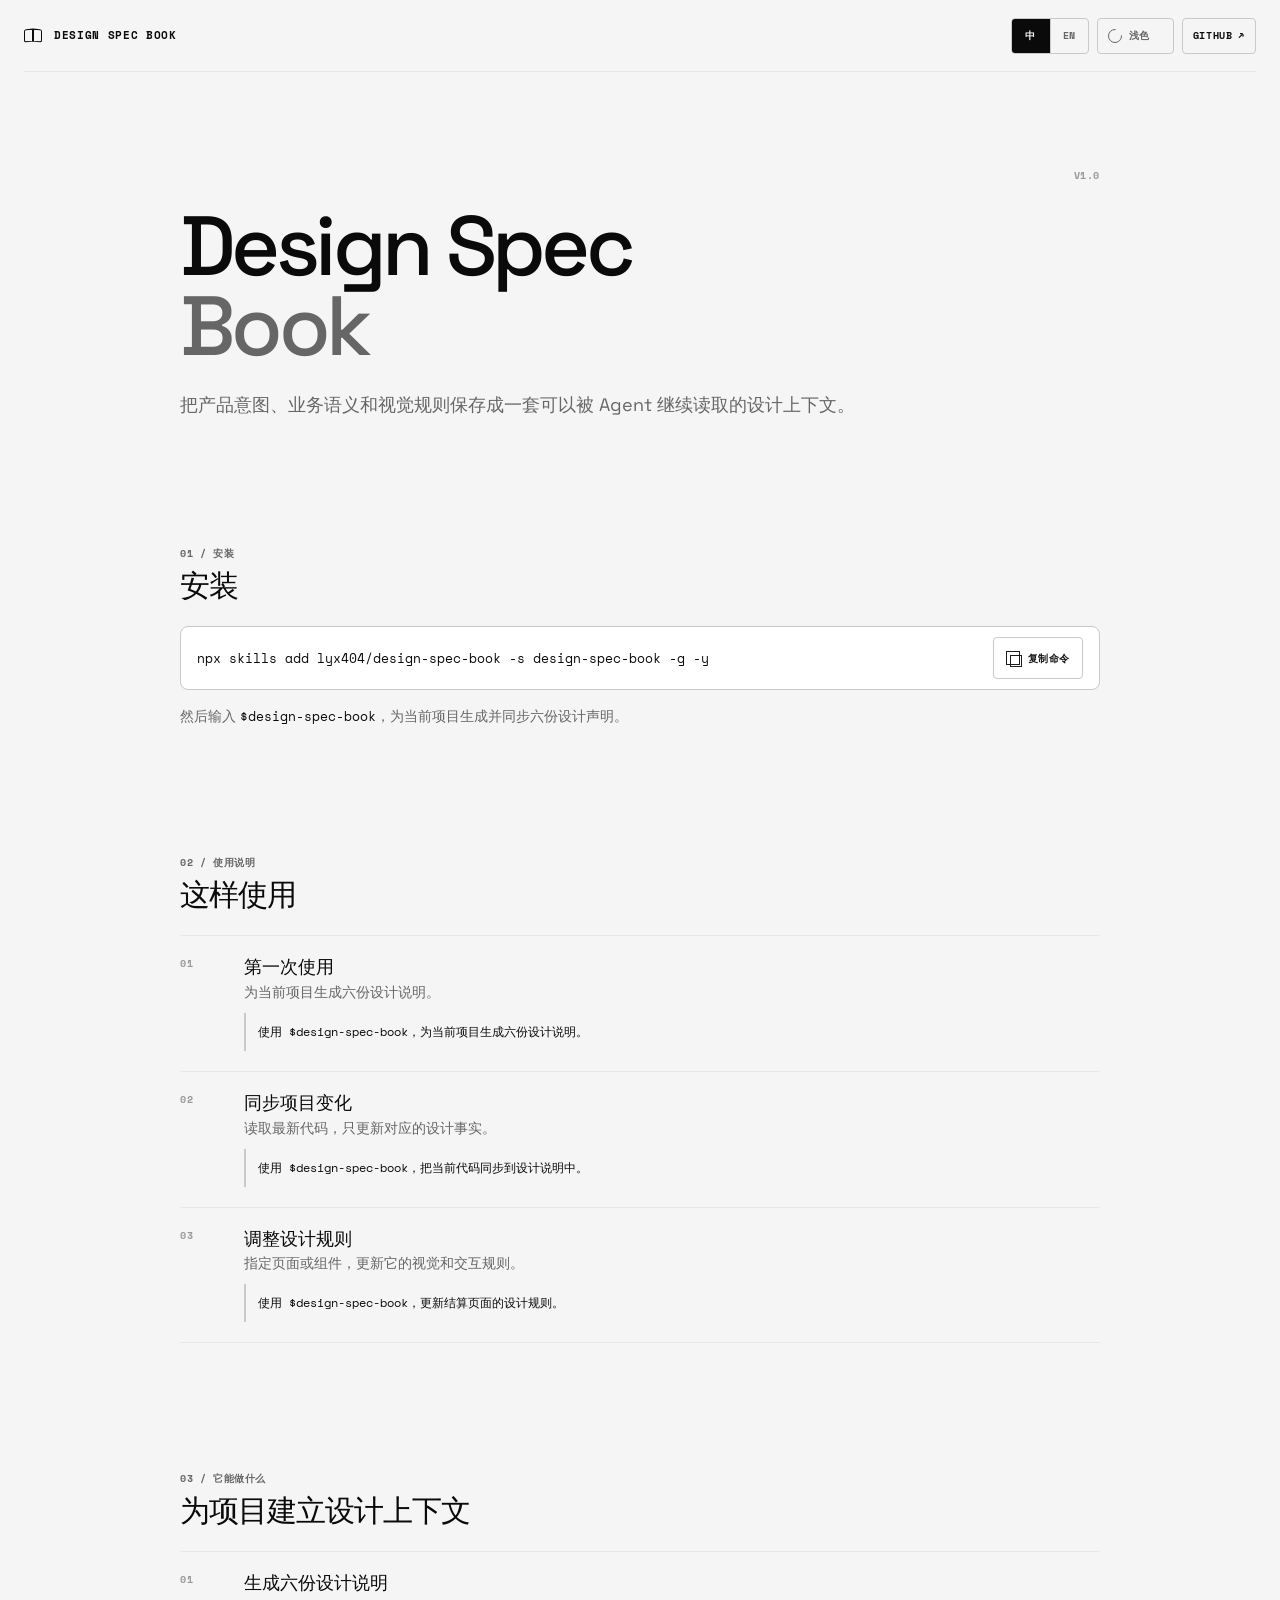
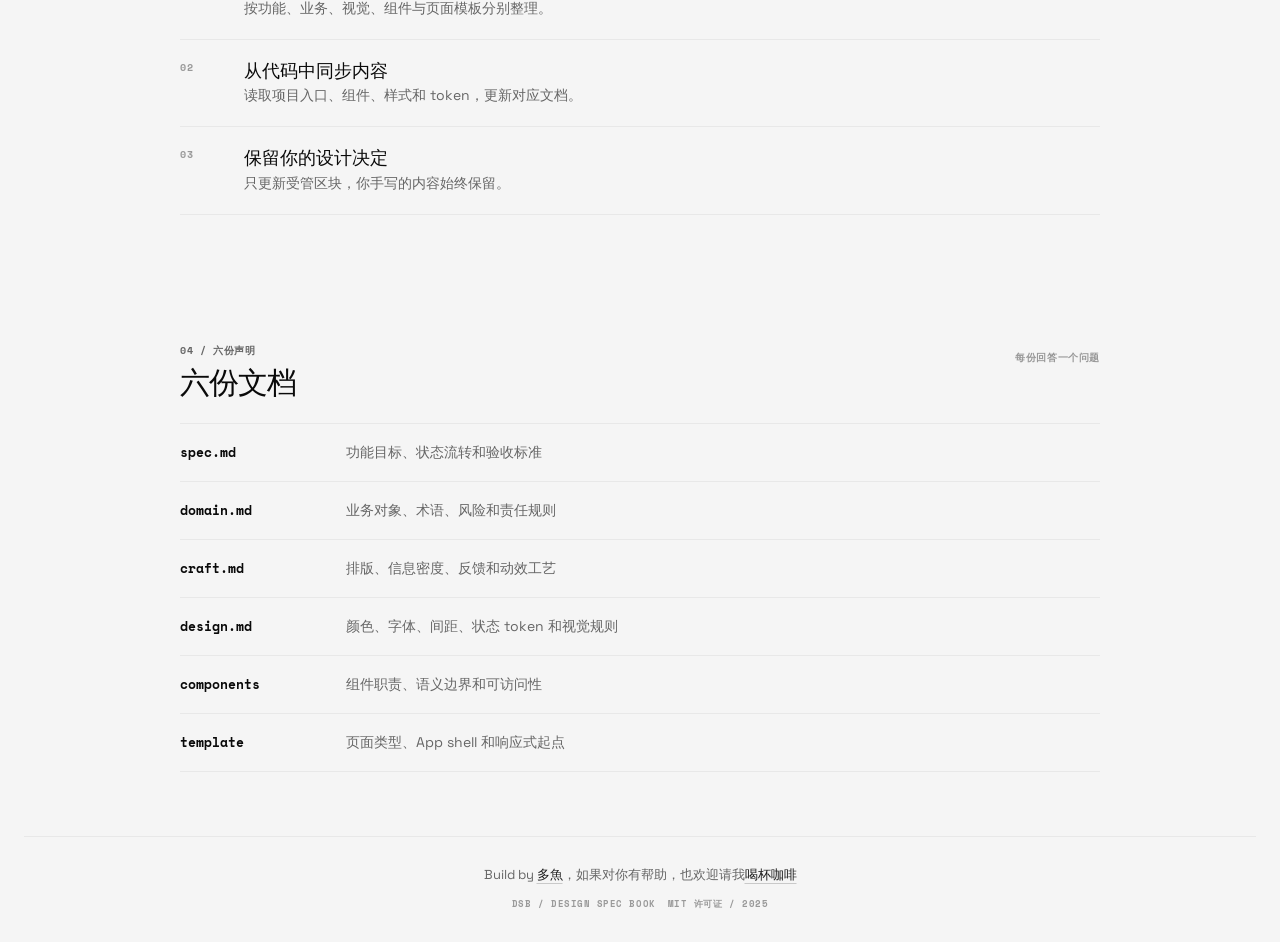
==== commit 1248c384: "Polish coffee support dialog" ====
--- a/site/index.html
+++ b/site/index.html
@@ -1,11 +1,11 @@
 <!doctype html>
-<html lang="zh-CN">
+<html lang="zh-CN" data-theme="light">
   <head>
     <meta charset="utf-8">
     <meta name="viewport" content="width=device-width, initial-scale=1">
     <meta name="description" content="Design Spec Book：为 Codex 保存可持续使用的产品设计上下文。">
     <meta name="theme-color" content="#f5f5f5">
-    <title>Design Spec Book / Installation</title>
+    <title data-i18n="documentTitle">Design Spec Book / 安装</title>
     <link rel="preconnect" href="https://fonts.googleapis.com">
     <link rel="preconnect" href="https://fonts.gstatic.com" crossorigin>
     <link href="https://fonts.googleapis.com/css2?family=Space+Grotesk:wght@400;500;600;700&family=Space+Mono:wght@400;700&display=swap" rel="stylesheet">
@@ -13,78 +13,112 @@
   </head>
   <body>
     <header class="topbar">
-      <a class="brand" href="#top" aria-label="Design Spec Book 首页">
-        <span class="brand-mark" aria-hidden="true"><i></i><i></i><i></i><i></i></span>
+      <a class="brand" href="#top" data-i18n-aria="brandAria">
+        <span class="brand-mark" aria-hidden="true"><i></i><i></i></span>
         <span>DESIGN SPEC BOOK</span>
       </a>
-      <nav class="topnav" aria-label="页面导航">
-        <a href="#installation">INSTALL</a>
-        <a href="#declarations">FILES</a>
-        <a class="github-link" href="https://github.com/lyx404/design-spec-book" target="_blank" rel="noreferrer">GITHUB <span aria-hidden="true">↗</span></a>
+      <nav class="topnav" data-i18n-aria="topnavAria">
+        <div class="language-switch" role="group" data-i18n-aria="languageAria">
+          <button class="language-option is-active" type="button" data-language="zh-CN" aria-pressed="true">中</button>
+          <button class="language-option" type="button" data-language="en" aria-pressed="false">EN</button>
+        </div>
+        <button class="theme-toggle" type="button" data-theme-toggle aria-pressed="false" data-i18n-aria="themeAria" data-i18n-title="themeAria">
+          <span class="theme-icon" aria-hidden="true"></span>
+          <span class="theme-label" data-i18n="themeLight">浅色</span>
+        </button>
+        <a class="github-link" href="https://github.com/lyx404/design-spec-book" target="_blank" rel="noreferrer"><span data-i18n="github">GITHUB</span> <span aria-hidden="true">↗</span></a>
       </nav>
     </header>
 
     <main id="top" class="doc-shell">
       <section class="intro" aria-labelledby="page-title">
         <div class="meta-line">
-          <span class="signal-dot" aria-hidden="true"></span>
-          <span>CODEX SKILL / DESIGN CONTEXT</span>
           <span>V1.0</span>
         </div>
         <h1 id="page-title">Design Spec<br><span>Book</span></h1>
-        <p class="lead">把产品意图、业务语义和视觉规则保存成一套可以被 Agent 继续读取的设计上下文。</p>
+        <p class="lead" data-i18n="lead">把产品意图、业务语义和视觉规则保存成一套可以被 Agent 继续读取的设计上下文。</p>
       </section>
 
       <section class="doc-section" id="installation" aria-labelledby="installation-title">
         <div class="section-heading">
           <div>
-            <p class="section-label">01 / INSTALLATION</p>
-            <h2 id="installation-title">安装</h2>
+            <p class="section-label" data-i18n="installationLabel">01 / 安装</p>
+            <h2 id="installation-title" data-i18n="installationTitle">安装</h2>
           </div>
-          <button class="copy-button" type="button" data-copy="npx skills add lyx404/design-spec-book -s design-spec-book -g -y" aria-label="复制安装命令">
+        </div>
+        <div class="command-row">
+          <code>npx skills add lyx404/design-spec-book -s design-spec-book -g -y</code>
+          <button class="copy-button" type="button" data-copy="npx skills add lyx404/design-spec-book -s design-spec-book -g -y" data-i18n-aria="copyAria">
             <span class="copy-icon" aria-hidden="true"></span>
-            <span class="copy-label">COPY COMMAND</span>
+            <span class="copy-label" data-i18n="copyCommand">复制命令</span>
           </button>
         </div>
-        <p class="section-copy">使用短命令安装全局 Skill。安装完成后，在新的 Codex 对话中调用它。</p>
-        <div class="command-row">
-          <code>npx skills add lyx404/design-spec-book -s design-spec-book -g -y</code>
-          <span class="command-status" role="status" aria-live="polite">READY</span>
+        <p class="usage-line"><span data-i18n="usagePrefix">然后输入</span> <code>$design-spec-book</code><span data-i18n="usageSuffix">，为当前项目生成并同步六份设计声明。</span></p>
+      </section>
+
+      <section class="doc-section" id="usage" aria-labelledby="usage-title">
+        <div class="section-heading">
+          <div>
+            <p class="section-label" data-i18n="usageLabel">02 / 使用说明</p>
+            <h2 id="usage-title" data-i18n="usageTitle">这样使用</h2>
+          </div>
         </div>
-        <p class="usage-line">然后输入 <code>$design-spec-book</code>，为当前项目生成并同步六份设计声明。</p>
+        <div class="usage-list">
+          <article class="usage-row">
+            <span class="row-index">01</span>
+            <div>
+              <h3 data-i18n="usage1Title">第一次使用</h3>
+              <p data-i18n="usage1Copy">为当前项目生成六份设计说明。</p>
+              <code data-i18n="usage1Prompt">Use $design-spec-book to create the six design documents for this project.</code>
+            </div>
+          </article>
+          <article class="usage-row">
+            <span class="row-index">02</span>
+            <div>
+              <h3 data-i18n="usage2Title">同步项目变化</h3>
+              <p data-i18n="usage2Copy">读取最新代码，只更新对应的设计事实。</p>
+              <code data-i18n="usage2Prompt">Use $design-spec-book to sync the current codebase into the design documents.</code>
+            </div>
+          </article>
+          <article class="usage-row">
+            <span class="row-index">03</span>
+            <div>
+              <h3 data-i18n="usage3Title">调整设计规则</h3>
+              <p data-i18n="usage3Copy">指定页面或组件，更新它的视觉和交互规则。</p>
+              <code data-i18n="usage3Prompt">Use $design-spec-book to update the design rules for the checkout page.</code>
+            </div>
+          </article>
+        </div>
       </section>
 
       <section class="doc-section" id="features" aria-labelledby="features-title">
         <div class="section-heading">
           <div>
-            <p class="section-label">02 / WHAT IT DOES</p>
-            <h2 id="features-title">它保留什么</h2>
+            <p class="section-label" data-i18n="featuresLabel">03 / 它能做什么</p>
+            <h2 id="features-title" data-i18n="featuresTitle">为项目建立设计上下文</h2>
           </div>
         </div>
         <div class="feature-list">
           <article class="feature-row">
             <span class="row-index">01</span>
             <div>
-              <h3>设计判断</h3>
-              <p>把功能行为、领域语义、视觉系统和页面结构分开记录。</p>
+              <h3 data-i18n="feature1Title">生成六份设计说明</h3>
+              <p data-i18n="feature1Copy">按功能、业务、视觉、组件与页面模板分别整理。</p>
             </div>
-            <span class="row-tag">STRUCTURE</span>
           </article>
           <article class="feature-row">
             <span class="row-index">02</span>
             <div>
-              <h3>项目事实</h3>
-              <p>扫描入口、路由、组件、样式和 token，只同步代码中可观察的事实。</p>
+              <h3 data-i18n="feature2Title">从代码中同步内容</h3>
+              <p data-i18n="feature2Copy">读取项目入口、组件、样式和 token，更新对应文档。</p>
             </div>
-            <span class="row-tag">FACTS</span>
           </article>
           <article class="feature-row">
             <span class="row-index">03</span>
             <div>
-              <h3>人的决定</h3>
-              <p>受管区块之外的内容始终保留，自动同步不会覆盖你的设计判断。</p>
+              <h3 data-i18n="feature3Title">保留你的设计决定</h3>
+              <p data-i18n="feature3Copy">只更新受管区块，你手写的内容始终保留。</p>
             </div>
-            <span class="row-tag">PRESERVED</span>
           </article>
         </div>
       </section>
@@ -92,39 +126,41 @@
       <section class="doc-section" id="declarations" aria-labelledby="declarations-title">
         <div class="section-heading">
           <div>
-            <p class="section-label">03 / SIX DECLARATIONS</p>
-            <h2 id="declarations-title">六份文档</h2>
+            <p class="section-label" data-i18n="declarationsLabel">04 / 六份声明</p>
+            <h2 id="declarations-title" data-i18n="declarationsTitle">六份文档</h2>
           </div>
-          <span class="section-note">ONE QUESTION EACH</span>
+          <span class="section-note" data-i18n="declarationsNote">每份回答一个问题</span>
         </div>
         <div class="declaration-list">
-          <div class="declaration-row"><code>spec.md</code><span>功能目标、状态流转和验收标准</span><span class="row-arrow" aria-hidden="true">→</span></div>
-          <div class="declaration-row"><code>domain.md</code><span>业务对象、术语、风险和责任规则</span><span class="row-arrow" aria-hidden="true">→</span></div>
-          <div class="declaration-row"><code>craft.md</code><span>排版、信息密度、反馈和动效工艺</span><span class="row-arrow" aria-hidden="true">→</span></div>
-          <div class="declaration-row"><code>design.md</code><span>颜色、字体、间距、状态 token 和视觉规则</span><span class="row-arrow" aria-hidden="true">→</span></div>
-          <div class="declaration-row"><code>components</code><span>组件职责、语义边界和可访问性</span><span class="row-arrow" aria-hidden="true">→</span></div>
-          <div class="declaration-row"><code>template</code><span>页面类型、App shell 和响应式起点</span><span class="row-arrow" aria-hidden="true">→</span></div>
+          <div class="declaration-row"><code>spec.md</code><span data-i18n="declarationSpec">功能目标、状态流转和验收标准</span></div>
+          <div class="declaration-row"><code>domain.md</code><span data-i18n="declarationDomain">业务对象、术语、风险和责任规则</span></div>
+          <div class="declaration-row"><code>craft.md</code><span data-i18n="declarationCraft">排版、信息密度、反馈和动效工艺</span></div>
+          <div class="declaration-row"><code>design.md</code><span data-i18n="declarationDesign">颜色、字体、间距、状态 token 和视觉规则</span></div>
+          <div class="declaration-row"><code>components</code><span data-i18n="declarationComponents">组件职责、语义边界和可访问性</span></div>
+          <div class="declaration-row"><code>template</code><span data-i18n="declarationTemplate">页面类型、App shell 和响应式起点</span></div>
         </div>
       </section>
 
-      <section class="doc-section final-section" aria-labelledby="next-title">
-        <div class="section-heading">
-          <div>
-            <p class="section-label">04 / NEXT</p>
-            <h2 id="next-title">从已确认的事实开始。</h2>
-          </div>
-        </div>
-        <div class="final-links">
-          <a href="https://github.com/lyx404/design-spec-book" target="_blank" rel="noreferrer">查看 GitHub 仓库 <span aria-hidden="true">↗</span></a>
-          <a href="https://github.com/lyx404/design-spec-book#readme" target="_blank" rel="noreferrer">阅读 README <span aria-hidden="true">↗</span></a>
-        </div>
-      </section>
     </main>
 
     <footer class="site-footer">
-      <span>DSB / DESIGN SPEC BOOK</span>
-      <span>MIT LICENSE / 2025</span>
+      <p class="footer-credit">
+        <span data-i18n="footerBuildBy">Build by </span>
+        <a href="https://www.xiaohongshu.com/user/profile/63bac95100000000260062bb" target="_blank" rel="noreferrer">多魚</a><span data-i18n="footerSupportPrefix">，如果对你有帮助，也欢迎请我</span><button class="support-link" type="button" data-coffee-open data-i18n-aria="coffeeOpenAria" data-i18n-title="coffeeOpenAria" data-i18n="coffeeAction">喝杯咖啡</button>
+      </p>
+      <div class="footer-meta">
+        <span>DSB / DESIGN SPEC BOOK</span>
+        <span data-i18n="license">MIT 许可证 / 2025</span>
+      </div>
     </footer>
+
+    <div class="coffee-dialog" data-coffee-dialog hidden aria-hidden="true">
+      <div class="coffee-backdrop" data-coffee-close></div>
+      <section class="coffee-panel" role="dialog" aria-modal="true" data-i18n-aria="coffeeDialogAria">
+        <button class="coffee-close" type="button" data-coffee-close data-i18n-aria="coffeeCloseAria" data-i18n-title="coffeeCloseAria">×</button>
+        <img src="coffee-alipay.png" data-i18n-alt="coffeeImageAlt" alt="支付宝喝杯咖啡图片">
+      </section>
+    </div>
 
     <script src="app.js"></script>
   </body>
--- a/site/styles.css
+++ b/site/styles.css
@@ -1,6 +1,7 @@
 :root {
   --bg: #f5f5f5;
   --surface: #ffffff;
+  --surface-raised: #f0f0f0;
   --ink: #0a0a0a;
   --text-primary: #1a1a1a;
   --text-secondary: #666666;
@@ -21,6 +22,18 @@
   --content-width: 920px;
 }
 
+html[data-theme="dark"] {
+  --bg: #000000;
+  --surface: #111111;
+  --surface-raised: #1a1a1a;
+  --ink: #ffffff;
+  --text-primary: #e8e8e8;
+  --text-secondary: #999999;
+  --text-disabled: #666666;
+  --border: #222222;
+  --border-visible: #333333;
+}
+
 * {
   box-sizing: border-box;
 }
@@ -64,8 +77,6 @@
 .section-label,
 .section-note,
 .row-index,
-.row-tag,
-.command-status,
 .site-footer {
   font-family: var(--data-font);
   letter-spacing: .06em;
@@ -82,41 +93,170 @@
 }
 
 .brand-mark {
-  display: grid;
-  grid-template-columns: repeat(2, 5px);
-  gap: 3px;
-  width: 17px;
-  height: 17px;
+  position: relative;
+  display: inline-block;
+  flex: 0 0 18px;
+  width: 18px;
+  height: 15px;
 }
 
 .brand-mark i {
-  width: 5px;
-  height: 5px;
-  background: var(--ink);
+  position: absolute;
+  top: 1px;
+  width: 9px;
+  height: 13px;
+  border: 1px solid currentColor;
+  background: transparent;
+  content: "";
+}
+
+.brand-mark i:first-child {
+  left: 0;
+  border-radius: 2px 0 0 2px;
+  transform: skewY(-5deg);
+}
+
+.brand-mark i:last-child {
+  right: 0;
+  border-radius: 0 2px 2px 0;
+  transform: skewY(5deg);
+}
+
+.brand-mark::before {
+  position: absolute;
+  z-index: 1;
+  top: 2px;
+  left: 50%;
+  width: 1px;
+  height: 12px;
+  background: currentColor;
+  content: "";
+  transform: translateX(-50%);
 }
 
 .topnav {
   display: flex;
   align-items: center;
-  gap: 28px;
+  gap: 8px;
   color: var(--text-secondary);
   font-size: 10px;
   font-weight: 700;
 }
 
-.topnav a {
-  transition: color 180ms ease-out;
+.language-switch,
+.theme-toggle,
+.github-link {
+  min-height: 36px;
+  border: 1px solid var(--border-visible);
+  border-radius: 4px;
+  background: transparent;
+}
+
+.topnav a,
+.topnav button {
+  transition: border-color 180ms ease-out, color 180ms ease-out;
 }
 
 .topnav a:hover,
 .topnav a:focus-visible,
-.final-links a:hover,
-.final-links a:focus-visible {
+.topnav button:hover,
+.topnav button:focus-visible {
   color: var(--accent);
 }
 
 .github-link {
+  display: inline-flex;
+  align-items: center;
+  gap: 6px;
+  padding: 0 10px;
   color: var(--ink);
+}
+
+.language-switch {
+  display: inline-flex;
+  align-items: center;
+  overflow: hidden;
+}
+
+.language-option,
+.theme-toggle {
+  display: inline-flex;
+  align-items: center;
+  justify-content: center;
+  min-height: 36px;
+  border: 0;
+  background: transparent;
+  color: var(--text-secondary);
+  cursor: pointer;
+  font-family: var(--data-font);
+  font-size: 10px;
+  font-weight: 700;
+  letter-spacing: .06em;
+  text-transform: uppercase;
+}
+
+.language-option {
+  min-width: 38px;
+  min-height: 34px;
+  padding: 0 9px;
+}
+
+.language-option + .language-option {
+  border-left: 1px solid var(--border-visible);
+}
+
+.language-option.is-active {
+  background: var(--ink);
+  color: var(--bg);
+}
+
+.theme-toggle {
+  gap: 7px;
+  padding: 0 10px;
+  border: 1px solid var(--border-visible);
+}
+
+.language-switch:hover,
+.language-switch:focus-within,
+.theme-toggle:hover,
+.theme-toggle:focus-visible,
+.github-link:hover,
+.github-link:focus-visible {
+  border-color: var(--border-visible);
+}
+
+.theme-icon {
+  position: relative;
+  display: block;
+  width: 14px;
+  height: 14px;
+  border: 1px solid currentColor;
+  border-radius: 50%;
+}
+
+.theme-icon::after {
+  position: absolute;
+  top: -2px;
+  right: -2px;
+  width: 8px;
+  height: 8px;
+  border-radius: 50%;
+  background: var(--bg);
+  content: "";
+}
+
+html[data-theme="dark"] .theme-icon {
+  border-radius: 2px;
+  transform: rotate(45deg);
+}
+
+html[data-theme="dark"] .theme-icon::after {
+  display: none;
+}
+
+.theme-label {
+  min-width: 34px;
+  text-align: left;
 }
 
 .doc-shell {
@@ -175,7 +315,7 @@
 }
 
 .lead {
-  max-width: 640px;
+  max-width: 760px;
   margin: 0;
   color: var(--text-secondary);
   font-size: 18px;
@@ -184,7 +324,6 @@
 
 .doc-section {
   padding: var(--space-3xl) 0;
-  border-top: 1px solid var(--border-visible);
 }
 
 .section-heading {
@@ -214,12 +353,6 @@
   font-size: 30px;
   line-height: 1.1;
   letter-spacing: -.035em;
-}
-
-.section-copy {
-  max-width: 650px;
-  margin-bottom: var(--space-lg);
-  color: var(--text-secondary);
 }
 
 .command-row {
@@ -242,14 +375,8 @@
   white-space: nowrap;
 }
 
-.command-status {
+.copy-button {
   flex: 0 0 auto;
-  color: var(--text-disabled);
-  font-size: 10px;
-  font-weight: 700;
-}
-
-.copy-button {
   display: inline-flex;
   align-items: center;
   gap: var(--space-sm);
@@ -304,13 +431,14 @@
 }
 
 .feature-list,
-.declaration-list {
+.declaration-list,
+.usage-list {
   border-top: 1px solid var(--border);
 }
 
 .feature-row {
   display: grid;
-  grid-template-columns: 48px minmax(0, 1fr) 110px;
+  grid-template-columns: 48px minmax(0, 1fr);
   gap: var(--space-md);
   align-items: start;
   padding: 20px 0;
@@ -336,16 +464,43 @@
   font-size: 14px;
 }
 
-.row-tag {
-  justify-self: end;
-  color: var(--text-disabled);
-  font-size: 9px;
-  font-weight: 700;
+.usage-row {
+  display: grid;
+  grid-template-columns: 48px minmax(0, 1fr);
+  gap: var(--space-md);
+  align-items: start;
+  padding: 20px 0;
+  border-bottom: 1px solid var(--border);
+}
+
+.usage-row h3 {
+  margin: 0 0 var(--space-xs);
+  font-size: 18px;
+  line-height: 1.2;
+}
+
+.usage-row p {
+  max-width: 600px;
+  margin: 0 0 10px;
+  color: var(--text-secondary);
+  font-size: 14px;
+}
+
+.usage-row code {
+  display: block;
+  max-width: 760px;
+  padding: 10px 12px;
+  border-left: 2px solid var(--border-visible);
+  color: var(--ink);
+  font-family: var(--data-font);
+  font-size: 12px;
+  line-height: 1.5;
+  overflow-wrap: anywhere;
 }
 
 .declaration-row {
   display: grid;
-  grid-template-columns: 150px minmax(0, 1fr) 28px;
+  grid-template-columns: 150px minmax(0, 1fr);
   gap: var(--space-md);
   align-items: center;
   min-height: 58px;
@@ -364,45 +519,136 @@
   font-size: 14px;
 }
 
-.row-arrow {
-  color: var(--text-disabled) !important;
-  font-size: 18px !important;
-  text-align: right;
-}
-
-.final-section {
-  padding-bottom: var(--space-4xl);
-}
-
-.final-links {
-  display: flex;
-  gap: var(--space-xl);
-  color: var(--text-secondary);
-  font-family: var(--data-font);
-  font-size: 11px;
-  font-weight: 700;
-  letter-spacing: .04em;
-  text-transform: uppercase;
-}
-
-.final-links a {
-  transition: color 180ms ease-out;
-}
-
-.final-links span {
-  margin-left: 6px;
-  color: var(--text-disabled);
-}
-
 .site-footer {
   display: flex;
-  justify-content: space-between;
+  flex-direction: column;
+  align-items: center;
+  justify-content: center;
+  gap: 12px;
   width: min(1280px, calc(100% - 48px));
-  padding: 20px 0 24px;
+  margin: 0 auto;
+  padding: 28px 0 32px;
   border-top: 1px solid var(--border);
   color: var(--text-disabled);
+}
+
+.footer-credit {
+  max-width: 100%;
+  margin: 0;
+  color: var(--text-secondary);
+  font-family: var(--body-font);
+  font-size: 13px;
+  font-weight: 400;
+  letter-spacing: 0;
+  line-height: 1.5;
+  text-align: center;
+  text-transform: none;
+}
+
+.footer-credit a,
+.support-link {
+  color: var(--text-primary);
+  text-decoration: underline;
+  text-decoration-color: var(--border-visible);
+  text-decoration-thickness: 1px;
+  text-underline-offset: 4px;
+  transition: color 180ms ease-out, text-decoration-color 180ms ease-out;
+}
+
+.footer-credit a:hover,
+.footer-credit a:focus-visible,
+.support-link:hover,
+.support-link:focus-visible {
+  color: var(--accent);
+  text-decoration-color: currentColor;
+}
+
+.support-link {
+  padding: 0;
+  border: 0;
+  background: transparent;
+  cursor: pointer;
+  font: inherit;
+}
+
+.footer-meta {
+  display: inline-flex;
+  flex-wrap: wrap;
+  justify-content: center;
+  gap: 12px;
+  color: var(--text-disabled);
+  font-family: var(--data-font);
   font-size: 9px;
   font-weight: 700;
+  letter-spacing: .06em;
+  text-transform: uppercase;
+  text-align: center;
+}
+
+.coffee-dialog[hidden] {
+  display: none;
+}
+
+.coffee-dialog {
+  position: fixed;
+  z-index: 10;
+  inset: 0;
+  display: grid;
+  place-items: center;
+  padding: 24px;
+}
+
+.coffee-backdrop {
+  position: absolute;
+  inset: 0;
+  background: rgba(0, 0, 0, .76);
+}
+
+.coffee-panel {
+  position: relative;
+  z-index: 1;
+  width: min(100%, 420px);
+  padding: 8px;
+  overflow: visible;
+  border: 1px solid var(--border-visible);
+  background: var(--surface);
+}
+
+.coffee-panel img {
+  display: block;
+  width: 100%;
+  height: auto;
+  max-height: calc(100vh - 64px);
+  object-fit: contain;
+}
+
+.coffee-close {
+  position: absolute;
+  z-index: 2;
+  top: -16px;
+  right: -16px;
+  display: grid;
+  width: 32px;
+  height: 32px;
+  place-items: center;
+  border: 1px solid var(--border-visible);
+  border-radius: 4px;
+  background: var(--surface);
+  color: var(--text-primary);
+  cursor: pointer;
+  font-family: var(--data-font);
+  font-size: 20px;
+  line-height: 1;
+}
+
+.coffee-close:hover,
+.coffee-close:focus-visible {
+  border-color: var(--accent);
+  color: var(--accent);
+}
+
+body.dialog-open {
+  overflow: hidden;
 }
 
 :focus-visible {
@@ -417,11 +663,19 @@
   }
 
   .topnav {
-    gap: 14px;
-  }
-
-  .topnav a:not(.github-link) {
+    gap: 4px;
+  }
+
+  .theme-toggle {
+    padding: 0 8px;
+  }
+
+  .theme-label {
     display: none;
+  }
+
+  .github-link {
+    padding: 0 8px;
   }
 
   .doc-shell {
@@ -470,9 +724,8 @@
     grid-template-columns: 36px minmax(0, 1fr);
   }
 
-  .row-tag {
-    grid-column: 2;
-    justify-self: start;
+  .usage-row {
+    grid-template-columns: 36px minmax(0, 1fr);
   }
 
   .declaration-row {
@@ -481,24 +734,29 @@
     padding: 13px 0;
   }
 
-  .row-arrow {
-    display: none;
-  }
-
   .declaration-row span {
     font-size: 13px;
   }
 
-  .final-links {
-    align-items: flex-start;
+  .site-footer {
+    align-items: center;
     flex-direction: column;
-    gap: 16px;
-  }
-
-  .site-footer {
-    align-items: flex-start;
-    flex-direction: column;
-    gap: 8px;
+    justify-content: center;
+    gap: 12px;
+    text-align: center;
+  }
+
+  .footer-credit {
+    padding: 0 8px;
+  }
+
+  .coffee-dialog {
+    padding: 16px;
+  }
+
+  .coffee-close {
+    top: -12px;
+    right: -12px;
   }
 }
 
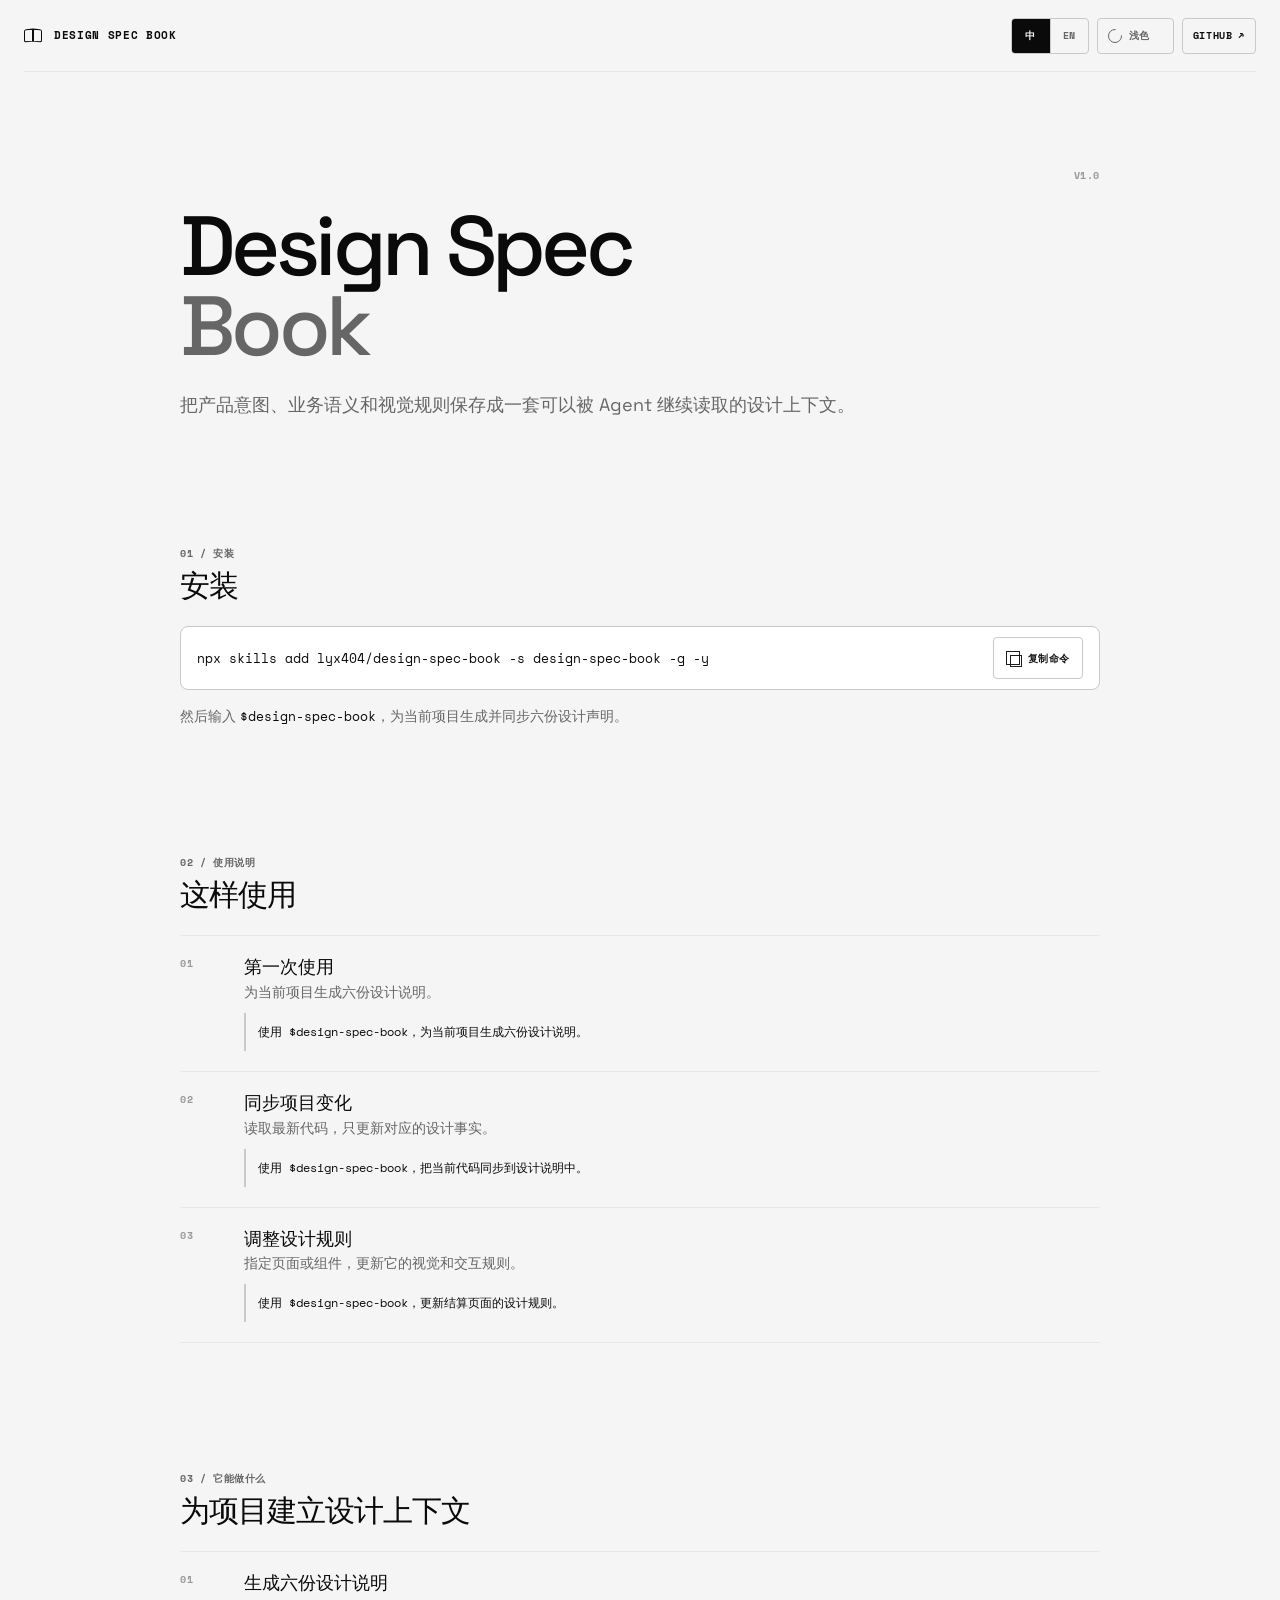
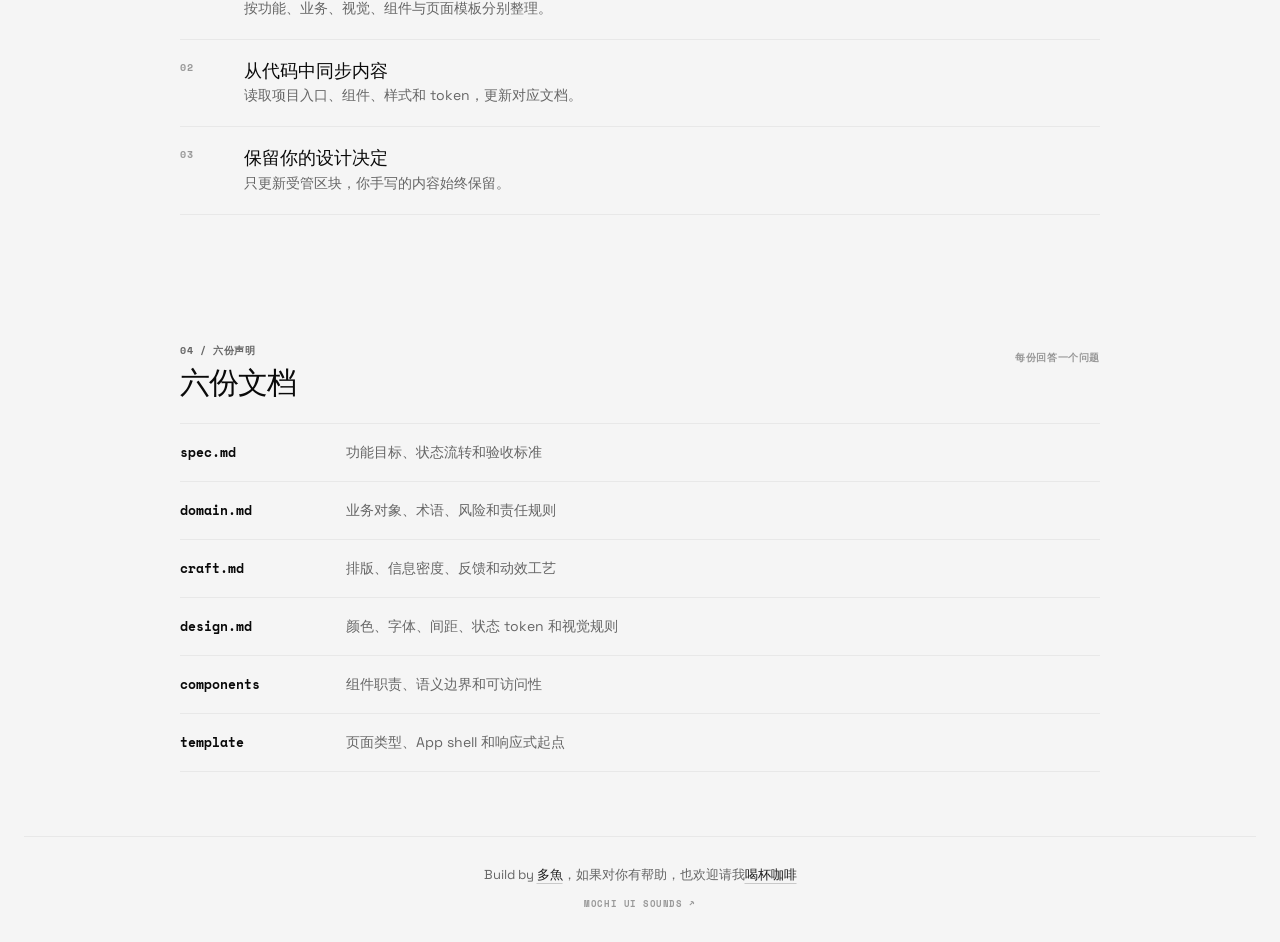
==== commit c83f58f8: "Update intro site footer and layout" ====
--- a/site/index.html
+++ b/site/index.html
@@ -149,8 +149,7 @@
         <a href="https://www.xiaohongshu.com/user/profile/63bac95100000000260062bb" target="_blank" rel="noreferrer">多魚</a><span data-i18n="footerSupportPrefix">，如果对你有帮助，也欢迎请我</span><button class="support-link" type="button" data-coffee-open data-i18n-aria="coffeeOpenAria" data-i18n-title="coffeeOpenAria" data-i18n="coffeeAction">喝杯咖啡</button>
       </p>
       <div class="footer-meta">
-        <span>DSB / DESIGN SPEC BOOK</span>
-        <span data-i18n="license">MIT 许可证 / 2025</span>
+        <a href="https://mochi-ui-sounds.vercel.app/" target="_blank" rel="noreferrer">Mochi UI Sounds ↗</a>
       </div>
     </footer>
 
--- a/site/styles.css
+++ b/site/styles.css
@@ -315,7 +315,7 @@
 }
 
 .lead {
-  max-width: 760px;
+  width: 100%;
   margin: 0;
   color: var(--text-secondary);
   font-size: 18px;
@@ -583,6 +583,17 @@
   letter-spacing: .06em;
   text-transform: uppercase;
   text-align: center;
+}
+
+.footer-meta a {
+  color: inherit;
+  text-decoration: none;
+  transition: color 180ms ease-out;
+}
+
+.footer-meta a:hover,
+.footer-meta a:focus-visible {
+  color: var(--accent);
 }
 
 .coffee-dialog[hidden] {
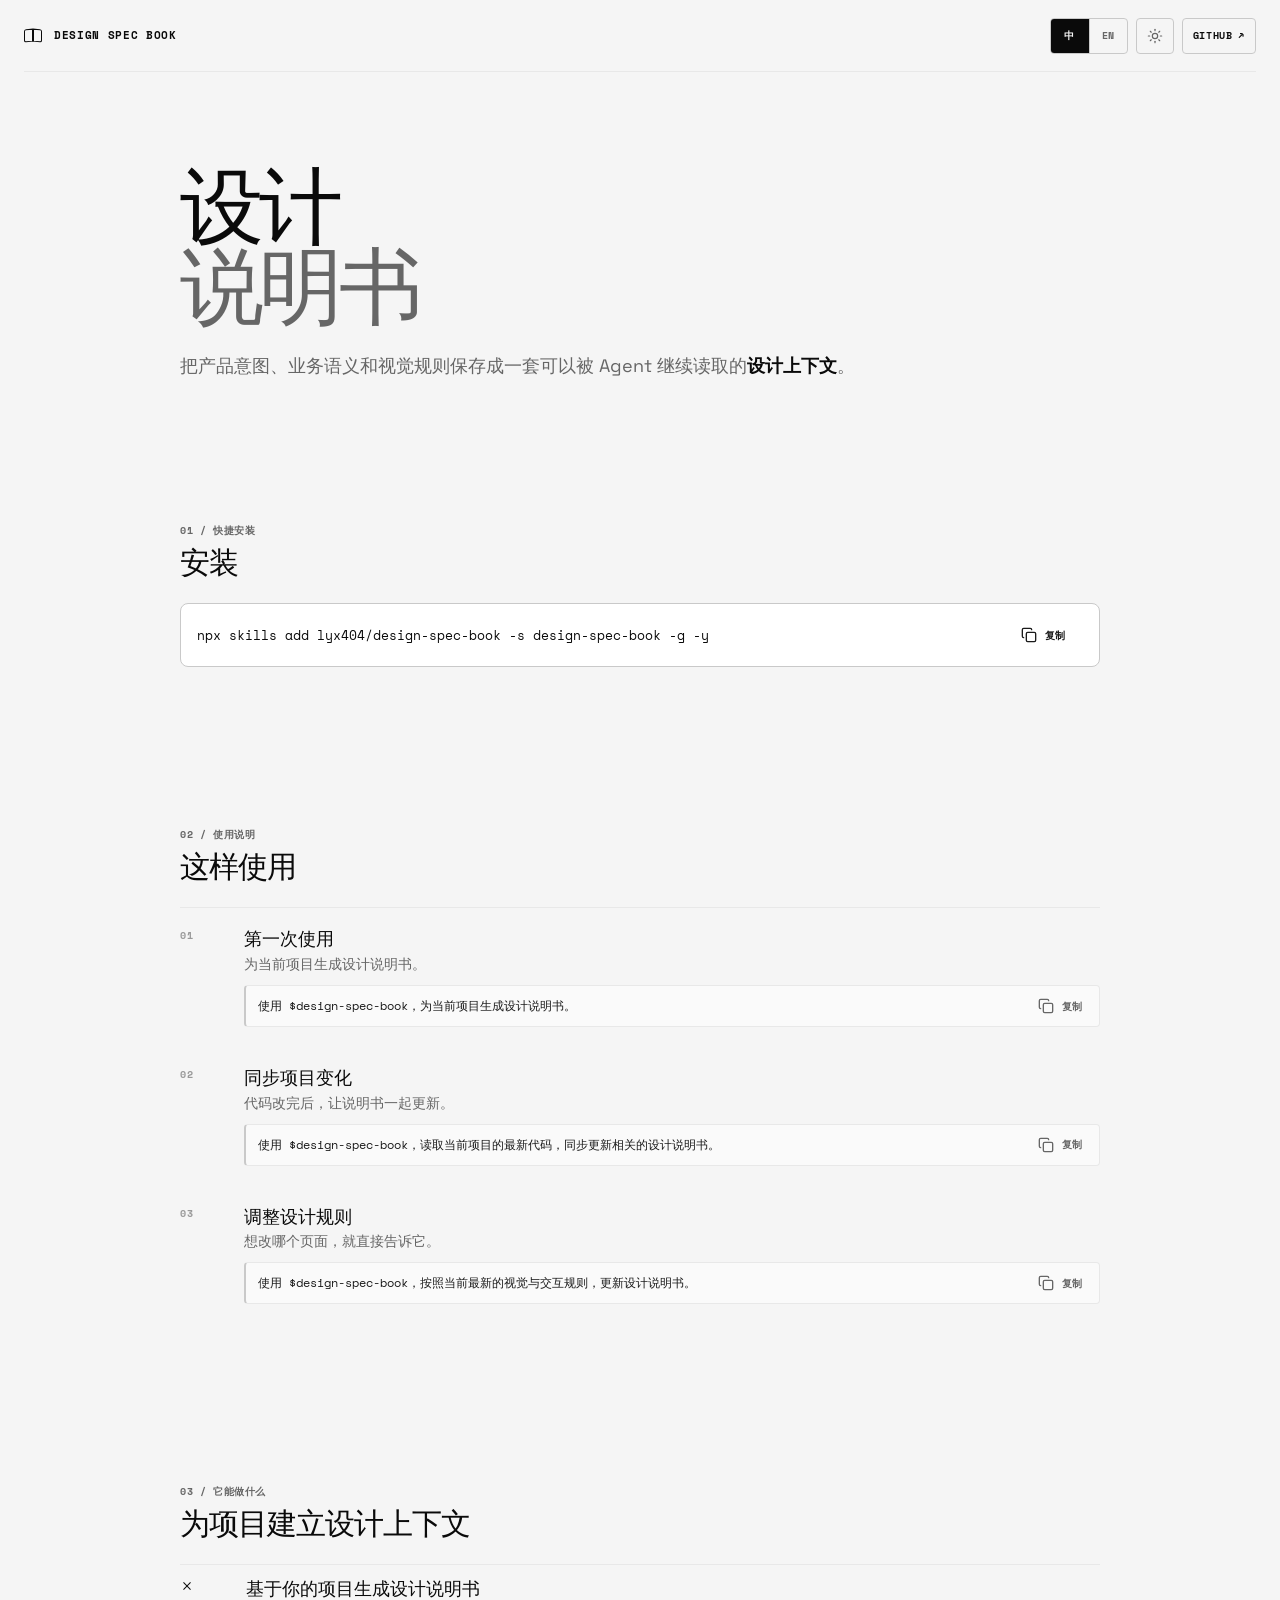
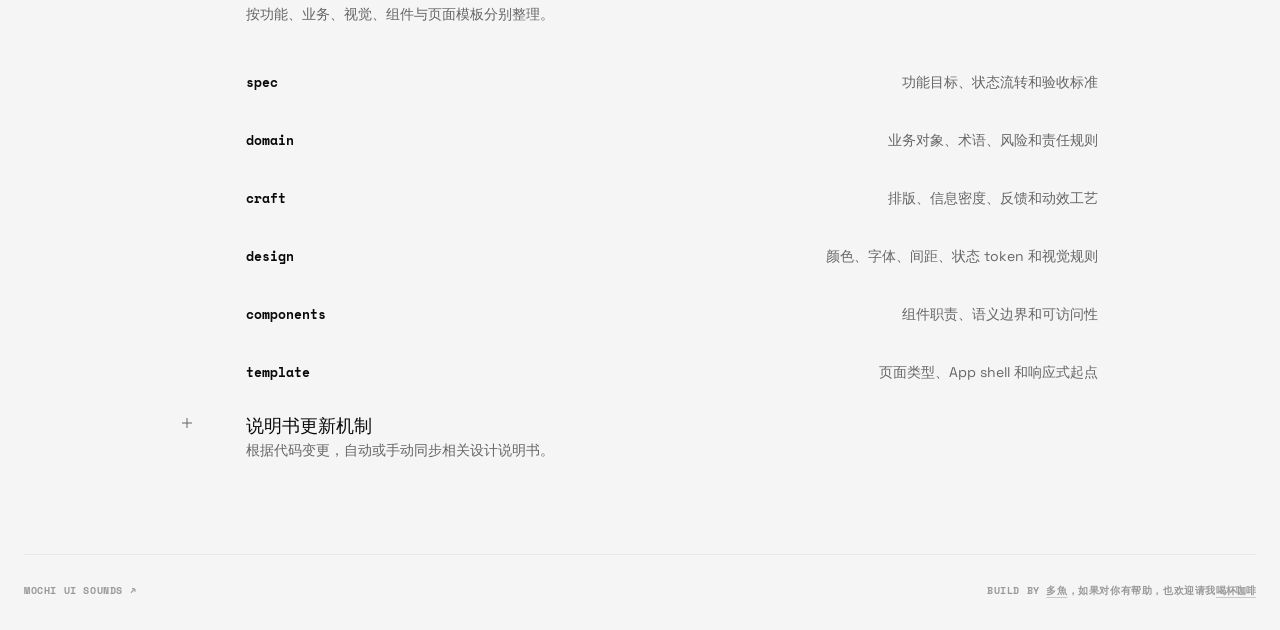
==== commit 001e6af6: "Update design spec site and documentation" ====
--- a/site/index.html
+++ b/site/index.html
@@ -23,7 +23,22 @@
           <button class="language-option" type="button" data-language="en" aria-pressed="false">EN</button>
         </div>
         <button class="theme-toggle" type="button" data-theme-toggle aria-pressed="false" data-i18n-aria="themeAria" data-i18n-title="themeAria">
-          <span class="theme-icon" aria-hidden="true"></span>
+          <span class="theme-icon" aria-hidden="true">
+            <svg class="theme-sun" viewBox="0 0 24 24" fill="none" stroke="currentColor" stroke-width="1.8" stroke-linecap="round" stroke-linejoin="round" focusable="false">
+              <circle cx="12" cy="12" r="4"></circle>
+              <path d="M12 2v2"></path>
+              <path d="M12 20v2"></path>
+              <path d="m4.93 4.93 1.41 1.41"></path>
+              <path d="m17.66 17.66 1.41 1.41"></path>
+              <path d="M2 12h2"></path>
+              <path d="M20 12h2"></path>
+              <path d="m6.34 17.66-1.41 1.41"></path>
+              <path d="m19.07 4.93-1.41 1.41"></path>
+            </svg>
+            <svg class="theme-moon" viewBox="0 0 24 24" fill="none" stroke="currentColor" stroke-width="1.8" stroke-linecap="round" stroke-linejoin="round" focusable="false">
+              <path d="M21 12.79A9 9 0 1 1 11.21 3 7 7 0 0 0 21 12.79z"></path>
+            </svg>
+          </span>
           <span class="theme-label" data-i18n="themeLight">浅色</span>
         </button>
         <a class="github-link" href="https://github.com/lyx404/design-spec-book" target="_blank" rel="noreferrer"><span data-i18n="github">GITHUB</span> <span aria-hidden="true">↗</span></a>
@@ -32,28 +47,36 @@
 
     <main id="top" class="doc-shell">
       <section class="intro" aria-labelledby="page-title">
-        <div class="meta-line">
-          <span>V1.0</span>
-        </div>
-        <h1 id="page-title">Design Spec<br><span>Book</span></h1>
-        <p class="lead" data-i18n="lead">把产品意图、业务语义和视觉规则保存成一套可以被 Agent 继续读取的设计上下文。</p>
+        <h1 id="page-title"><span data-i18n="titlePrimary">设计</span><br><span class="title-secondary" data-i18n="titleSecondary">说明书</span></h1>
+        <p class="lead"><span data-i18n="leadPrefix">把产品意图、业务语义和视觉规则保存成一套可以被 Agent 继续读取的</span><span class="lead-highlight" data-i18n="leadHighlight">设计上下文</span><span data-i18n="leadSuffix">。</span></p>
       </section>
 
       <section class="doc-section" id="installation" aria-labelledby="installation-title">
         <div class="section-heading">
           <div>
-            <p class="section-label" data-i18n="installationLabel">01 / 安装</p>
+            <p class="section-label" data-i18n="installationLabel">01 / 快捷安装</p>
             <h2 id="installation-title" data-i18n="installationTitle">安装</h2>
           </div>
         </div>
         <div class="command-row">
           <code>npx skills add lyx404/design-spec-book -s design-spec-book -g -y</code>
           <button class="copy-button" type="button" data-copy="npx skills add lyx404/design-spec-book -s design-spec-book -g -y" data-i18n-aria="copyAria">
-            <span class="copy-icon" aria-hidden="true"></span>
+            <span class="copy-icon" aria-hidden="true">
+              <svg class="copy-svg" viewBox="0 0 24 24" fill="none" stroke="currentColor" stroke-width="2" stroke-linecap="round" stroke-linejoin="round" focusable="false">
+                <rect width="14" height="14" x="8" y="8" rx="2"></rect>
+                <path d="M4 16c-1.1 0-2-.9-2-2V4c0-1.1.9-2 2-2h10c1.1 0 2 .9 2 2"></path>
+              </svg>
+              <svg class="check-svg" viewBox="0 0 24 24" fill="none" stroke="currentColor" stroke-width="2" stroke-linecap="round" stroke-linejoin="round" focusable="false">
+                <path d="m5 12 4 4L19 6"></path>
+              </svg>
+              <svg class="error-svg" viewBox="0 0 24 24" fill="none" stroke="currentColor" stroke-width="2" stroke-linecap="round" stroke-linejoin="round" focusable="false">
+                <path d="M18 6 6 18"></path>
+                <path d="m6 6 12 12"></path>
+              </svg>
+            </span>
             <span class="copy-label" data-i18n="copyCommand">复制命令</span>
           </button>
         </div>
-        <p class="usage-line"><span data-i18n="usagePrefix">然后输入</span> <code>$design-spec-book</code><span data-i18n="usageSuffix">，为当前项目生成并同步六份设计声明。</span></p>
       </section>
 
       <section class="doc-section" id="usage" aria-labelledby="usage-title">
@@ -68,8 +91,14 @@
             <span class="row-index">01</span>
             <div>
               <h3 data-i18n="usage1Title">第一次使用</h3>
-              <p data-i18n="usage1Copy">为当前项目生成六份设计说明。</p>
-              <code data-i18n="usage1Prompt">Use $design-spec-book to create the six design documents for this project.</code>
+              <p data-i18n="usage1Copy">为当前项目生成设计说明书。</p>
+              <div class="prompt-row">
+                <code data-i18n="usage1Prompt">使用 $design-spec-book，为当前项目生成设计说明书。</code>
+                <button class="copy-button prompt-copy" type="button" data-copy="使用 $design-spec-book，为当前项目生成设计说明书。" data-copy-key="usage1Prompt" data-copy-label-key="copyPrompt" data-copy-aria-key="copyPromptAria" data-copied-label-key="promptCopied" data-copied-aria-key="promptCopiedAria" data-copy-failed-label-key="promptCopyFailed" data-copy-failed-aria-key="promptCopyFailedAria" data-i18n-aria="copyPromptAria">
+                  <span class="copy-icon" aria-hidden="true"><svg class="copy-svg" viewBox="0 0 24 24" fill="none" stroke="currentColor" stroke-width="2" stroke-linecap="round" stroke-linejoin="round" focusable="false"><rect width="14" height="14" x="8" y="8" rx="2"></rect><path d="M4 16c-1.1 0-2-.9-2-2V4c0-1.1.9-2 2-2h10c1.1 0 2 .9 2 2"></path></svg><svg class="check-svg" viewBox="0 0 24 24" fill="none" stroke="currentColor" stroke-width="2" stroke-linecap="round" stroke-linejoin="round" focusable="false"><path d="m5 12 4 4L19 6"></path></svg><svg class="error-svg" viewBox="0 0 24 24" fill="none" stroke="currentColor" stroke-width="2" stroke-linecap="round" stroke-linejoin="round" focusable="false"><path d="M18 6 6 18"></path><path d="m6 6 12 12"></path></svg></span>
+                  <span class="copy-label" data-i18n="copyPrompt">复制</span>
+                </button>
+              </div>
             </div>
           </article>
           <article class="usage-row">
@@ -77,7 +106,13 @@
             <div>
               <h3 data-i18n="usage2Title">同步项目变化</h3>
               <p data-i18n="usage2Copy">读取最新代码，只更新对应的设计事实。</p>
-              <code data-i18n="usage2Prompt">Use $design-spec-book to sync the current codebase into the design documents.</code>
+              <div class="prompt-row">
+                <code data-i18n="usage2Prompt">使用 $design-spec-book，读取当前项目的最新代码，同步更新相关的设计说明书。</code>
+                <button class="copy-button prompt-copy" type="button" data-copy="使用 $design-spec-book，读取当前项目的最新代码，同步更新相关的设计说明书。" data-copy-key="usage2Prompt" data-copy-label-key="copyPrompt" data-copy-aria-key="copyPromptAria" data-copied-label-key="promptCopied" data-copied-aria-key="promptCopiedAria" data-copy-failed-label-key="promptCopyFailed" data-copy-failed-aria-key="promptCopyFailedAria" data-i18n-aria="copyPromptAria">
+                  <span class="copy-icon" aria-hidden="true"><svg class="copy-svg" viewBox="0 0 24 24" fill="none" stroke="currentColor" stroke-width="2" stroke-linecap="round" stroke-linejoin="round" focusable="false"><rect width="14" height="14" x="8" y="8" rx="2"></rect><path d="M4 16c-1.1 0-2-.9-2-2V4c0-1.1.9-2 2-2h10c1.1 0 2 .9 2 2"></path></svg><svg class="check-svg" viewBox="0 0 24 24" fill="none" stroke="currentColor" stroke-width="2" stroke-linecap="round" stroke-linejoin="round" focusable="false"><path d="m5 12 4 4L19 6"></path></svg><svg class="error-svg" viewBox="0 0 24 24" fill="none" stroke="currentColor" stroke-width="2" stroke-linecap="round" stroke-linejoin="round" focusable="false"><path d="M18 6 6 18"></path><path d="m6 6 12 12"></path></svg></span>
+                  <span class="copy-label" data-i18n="copyPrompt">复制</span>
+                </button>
+              </div>
             </div>
           </article>
           <article class="usage-row">
@@ -85,7 +120,13 @@
             <div>
               <h3 data-i18n="usage3Title">调整设计规则</h3>
               <p data-i18n="usage3Copy">指定页面或组件，更新它的视觉和交互规则。</p>
-              <code data-i18n="usage3Prompt">Use $design-spec-book to update the design rules for the checkout page.</code>
+              <div class="prompt-row">
+                <code data-i18n="usage3Prompt">使用 $design-spec-book，按照当前最新的视觉与交互规则，更新设计说明书。</code>
+                <button class="copy-button prompt-copy" type="button" data-copy="使用 $design-spec-book，按照当前最新的视觉与交互规则，更新设计说明书。" data-copy-key="usage3Prompt" data-copy-label-key="copyPrompt" data-copy-aria-key="copyPromptAria" data-copied-label-key="promptCopied" data-copied-aria-key="promptCopiedAria" data-copy-failed-label-key="promptCopyFailed" data-copy-failed-aria-key="promptCopyFailedAria" data-i18n-aria="copyPromptAria">
+                  <span class="copy-icon" aria-hidden="true"><svg class="copy-svg" viewBox="0 0 24 24" fill="none" stroke="currentColor" stroke-width="2" stroke-linecap="round" stroke-linejoin="round" focusable="false"><rect width="14" height="14" x="8" y="8" rx="2"></rect><path d="M4 16c-1.1 0-2-.9-2-2V4c0-1.1.9-2 2-2h10c1.1 0 2 .9 2 2"></path></svg><svg class="check-svg" viewBox="0 0 24 24" fill="none" stroke="currentColor" stroke-width="2" stroke-linecap="round" stroke-linejoin="round" focusable="false"><path d="m5 12 4 4L19 6"></path></svg><svg class="error-svg" viewBox="0 0 24 24" fill="none" stroke="currentColor" stroke-width="2" stroke-linecap="round" stroke-linejoin="round" focusable="false"><path d="M18 6 6 18"></path><path d="m6 6 12 12"></path></svg></span>
+                  <span class="copy-label" data-i18n="copyPrompt">复制</span>
+                </button>
+              </div>
             </div>
           </article>
         </div>
@@ -99,58 +140,56 @@
           </div>
         </div>
         <div class="feature-list">
-          <article class="feature-row">
-            <span class="row-index">01</span>
-            <div>
-              <h3 data-i18n="feature1Title">生成六份设计说明</h3>
+          <article class="feature-row feature-expandable">
+            <button class="feature-trigger" type="button" data-feature-toggle aria-expanded="true" aria-controls="declaration-details" data-i18n-aria="featureExpandAria">
+              <span class="row-index" aria-hidden="true"></span>
+              <span class="feature-content">
+              <h3 data-i18n="feature1Title">基于你的项目生成设计说明书</h3>
               <p data-i18n="feature1Copy">按功能、业务、视觉、组件与页面模板分别整理。</p>
-            </div>
-          </article>
-          <article class="feature-row">
-            <span class="row-index">02</span>
-            <div>
-              <h3 data-i18n="feature2Title">从代码中同步内容</h3>
-              <p data-i18n="feature2Copy">读取项目入口、组件、样式和 token，更新对应文档。</p>
-            </div>
-          </article>
-          <article class="feature-row">
-            <span class="row-index">03</span>
-            <div>
-              <h3 data-i18n="feature3Title">保留你的设计决定</h3>
-              <p data-i18n="feature3Copy">只更新受管区块，你手写的内容始终保留。</p>
-            </div>
-          </article>
-        </div>
-      </section>
-
-      <section class="doc-section" id="declarations" aria-labelledby="declarations-title">
-        <div class="section-heading">
-          <div>
-            <p class="section-label" data-i18n="declarationsLabel">04 / 六份声明</p>
-            <h2 id="declarations-title" data-i18n="declarationsTitle">六份文档</h2>
-          </div>
-          <span class="section-note" data-i18n="declarationsNote">每份回答一个问题</span>
-        </div>
-        <div class="declaration-list">
-          <div class="declaration-row"><code>spec.md</code><span data-i18n="declarationSpec">功能目标、状态流转和验收标准</span></div>
-          <div class="declaration-row"><code>domain.md</code><span data-i18n="declarationDomain">业务对象、术语、风险和责任规则</span></div>
-          <div class="declaration-row"><code>craft.md</code><span data-i18n="declarationCraft">排版、信息密度、反馈和动效工艺</span></div>
-          <div class="declaration-row"><code>design.md</code><span data-i18n="declarationDesign">颜色、字体、间距、状态 token 和视觉规则</span></div>
-          <div class="declaration-row"><code>components</code><span data-i18n="declarationComponents">组件职责、语义边界和可访问性</span></div>
-          <div class="declaration-row"><code>template</code><span data-i18n="declarationTemplate">页面类型、App shell 和响应式起点</span></div>
+              </span>
+              <span class="feature-chevron" aria-hidden="true"></span>
+            </button>
+            <div class="declaration-panel" id="declaration-details">
+              <div class="declaration-list">
+                <div class="declaration-row"><code>spec</code><span data-i18n="declarationSpec">功能目标、状态流转和验收标准</span></div>
+                <div class="declaration-row"><code>domain</code><span data-i18n="declarationDomain">业务对象、术语、风险和责任规则</span></div>
+                <div class="declaration-row"><code>craft</code><span data-i18n="declarationCraft">排版、信息密度、反馈和动效工艺</span></div>
+                <div class="declaration-row"><code>design</code><span data-i18n="declarationDesign">颜色、字体、间距、状态 token 和视觉规则</span></div>
+                <div class="declaration-row"><code>components</code><span data-i18n="declarationComponents">组件职责、语义边界和可访问性</span></div>
+                <div class="declaration-row"><code>template</code><span data-i18n="declarationTemplate">页面类型、App shell 和响应式起点</span></div>
+              </div>
+            </div>
+          </article>
+          <article class="feature-row feature-expandable">
+            <button class="feature-trigger" type="button" data-feature-toggle aria-expanded="false" aria-controls="update-mechanism-details" data-i18n-aria="featureExpandAria">
+              <span class="row-index" aria-hidden="true"></span>
+              <span class="feature-content">
+                <h3 data-i18n="feature2Title">说明书更新机制</h3>
+                <p data-i18n="feature2Copy">根据代码变更，自动或手动同步相关设计说明书。</p>
+              </span>
+              <span class="feature-chevron" aria-hidden="true"></span>
+            </button>
+            <div class="declaration-panel" id="update-mechanism-details" hidden>
+              <div class="declaration-list">
+                <div class="declaration-row"><code data-i18n="mechanismDetect">→ 自动更新</code><span data-i18n="mechanismDetectCopy">代码变更静默期结束后，自动同步受影响的设计说明书</span></div>
+                <div class="declaration-row"><code data-i18n="mechanismMap">→ 手动更新</code><span data-i18n="mechanismMapCopy">用户发起同步请求后，立即检查代码变更并更新相关内容</span></div>
+                <div class="declaration-row"><code data-i18n="mechanismPreserve">→ 中间工作状态</code><span data-i18n="mechanismPreserveCopy">持续修改期间，仅记录待同步变更，不改写正式设计说明书</span></div>
+              </div>
+            </div>
+          </article>
         </div>
       </section>
 
     </main>
 
     <footer class="site-footer">
+      <div class="footer-meta">
+        <a href="https://mochi-ui-sounds.vercel.app/" target="_blank" rel="noreferrer">Mochi UI Sounds ↗</a>
+      </div>
       <p class="footer-credit">
         <span data-i18n="footerBuildBy">Build by </span>
         <a href="https://www.xiaohongshu.com/user/profile/63bac95100000000260062bb" target="_blank" rel="noreferrer">多魚</a><span data-i18n="footerSupportPrefix">，如果对你有帮助，也欢迎请我</span><button class="support-link" type="button" data-coffee-open data-i18n-aria="coffeeOpenAria" data-i18n-title="coffeeOpenAria" data-i18n="coffeeAction">喝杯咖啡</button>
       </p>
-      <div class="footer-meta">
-        <a href="https://mochi-ui-sounds.vercel.app/" target="_blank" rel="noreferrer">Mochi UI Sounds ↗</a>
-      </div>
     </footer>
 
     <div class="coffee-dialog" data-coffee-dialog hidden aria-hidden="true">
--- a/site/styles.css
+++ b/site/styles.css
@@ -16,6 +16,7 @@
   --space-xl: 32px;
   --space-2xl: 48px;
   --space-3xl: 64px;
+  --space-section: 80px;
   --space-4xl: 96px;
   --body-font: "Space Grotesk", "DM Sans", system-ui, sans-serif;
   --data-font: "Space Mono", "JetBrains Mono", "SF Mono", monospace;
@@ -62,6 +63,10 @@
 }
 
 .topbar {
+  position: fixed;
+  top: 0;
+  left: 50%;
+  z-index: 20;
   display: flex;
   align-items: center;
   justify-content: space-between;
@@ -69,11 +74,14 @@
   min-height: 72px;
   margin: 0 auto;
   border-bottom: 1px solid var(--border);
+  background: color-mix(in srgb, var(--bg) 80%, transparent);
+  -webkit-backdrop-filter: blur(10px);
+  backdrop-filter: blur(10px);
+  transform: translateX(-50%);
 }
 
 .brand,
 .topnav,
-.meta-line,
 .section-label,
 .section-note,
 .row-index,
@@ -226,61 +234,44 @@
 }
 
 .theme-icon {
-  position: relative;
+  display: inline-flex;
+  width: 16px;
+  height: 16px;
+  flex: 0 0 16px;
+  align-items: center;
+  justify-content: center;
+}
+
+.theme-icon svg {
   display: block;
-  width: 14px;
-  height: 14px;
-  border: 1px solid currentColor;
-  border-radius: 50%;
-}
-
-.theme-icon::after {
-  position: absolute;
-  top: -2px;
-  right: -2px;
-  width: 8px;
-  height: 8px;
-  border-radius: 50%;
-  background: var(--bg);
-  content: "";
-}
-
-html[data-theme="dark"] .theme-icon {
-  border-radius: 2px;
-  transform: rotate(45deg);
-}
-
-html[data-theme="dark"] .theme-icon::after {
+  width: 16px;
+  height: 16px;
+}
+
+.theme-moon {
+  display: none !important;
+}
+
+html[data-theme="dark"] .theme-sun {
   display: none;
 }
 
+html[data-theme="dark"] .theme-moon {
+  display: block !important;
+}
+
 .theme-label {
-  min-width: 34px;
-  text-align: left;
+  display: none;
 }
 
 .doc-shell {
   width: min(var(--content-width), calc(100% - 48px));
   margin: 0 auto;
+  padding-top: 72px;
 }
 
 .intro {
   padding: var(--space-4xl) 0 var(--space-3xl);
-}
-
-.meta-line {
-  display: flex;
-  align-items: center;
-  gap: 12px;
-  margin-bottom: var(--space-lg);
-  color: var(--text-secondary);
-  font-size: 10px;
-  font-weight: 700;
-}
-
-.meta-line span:last-child {
-  margin-left: auto;
-  color: var(--text-disabled);
 }
 
 .signal-dot {
@@ -310,7 +301,7 @@
   letter-spacing: -.055em;
 }
 
-h1 span {
+h1 .title-secondary {
   color: var(--text-secondary);
 }
 
@@ -322,8 +313,13 @@
   line-height: 1.55;
 }
 
+.lead-highlight {
+  color: var(--ink);
+  font-weight: 600;
+}
+
 .doc-section {
-  padding: var(--space-3xl) 0;
+  padding: var(--space-section) 0;
 }
 
 .section-heading {
@@ -380,10 +376,10 @@
   display: inline-flex;
   align-items: center;
   gap: var(--space-sm);
-  min-height: 42px;
-  padding: 0 12px;
+  min-height: 36px;
+  padding: 0 16px;
   border: 1px solid var(--border-visible);
-  border-radius: 4px;
+  border-radius: 8px;
   background: transparent;
   color: var(--text-primary);
   cursor: pointer;
@@ -391,8 +387,14 @@
   font-size: 10px;
   font-weight: 700;
   letter-spacing: .06em;
+  box-shadow: 0 1px 2px rgb(0 0 0 / 5%);
   text-transform: uppercase;
   transition: border-color 180ms ease-out, color 180ms ease-out;
+}
+
+.command-row > .copy-button {
+  border-color: transparent;
+  box-shadow: none;
 }
 
 .copy-button:hover,
@@ -401,33 +403,40 @@
   color: var(--accent);
 }
 
+.copy-button.is-copied,
+.copy-button.is-error {
+  border-color: var(--accent);
+  color: var(--accent);
+}
+
 .copy-icon {
-  position: relative;
-  width: 14px;
-  height: 14px;
-  border: 1px solid currentColor;
-}
-
-.copy-icon::before {
-  position: absolute;
-  top: 3px;
-  left: 3px;
-  width: 10px;
-  height: 10px;
-  border: 1px solid currentColor;
-  content: "";
-}
-
-.usage-line {
-  margin: var(--space-md) 0 0;
-  color: var(--text-secondary);
-  font-size: 14px;
-}
-
-.usage-line code {
-  color: var(--ink);
-  font-family: var(--data-font);
-  font-size: 13px;
+  display: inline-flex;
+  width: 16px;
+  height: 16px;
+  flex: 0 0 16px;
+  align-items: center;
+  justify-content: center;
+}
+
+.copy-icon svg {
+  display: block;
+  width: 16px;
+  height: 16px;
+}
+
+.check-svg,
+.error-svg {
+  display: none !important;
+}
+
+.copy-button.is-copied .copy-svg,
+.copy-button.is-error .copy-svg {
+  display: none;
+}
+
+.copy-button.is-copied .check-svg,
+.copy-button.is-error .error-svg {
+  display: block !important;
 }
 
 .feature-list,
@@ -442,7 +451,107 @@
   gap: var(--space-md);
   align-items: start;
   padding: 20px 0;
-  border-bottom: 1px solid var(--border);
+}
+
+.feature-row.feature-expandable {
+  padding: 0;
+}
+
+.feature-trigger {
+  position: relative;
+  display: grid;
+  grid-column: 1 / -1;
+  grid-template-columns: 48px minmax(0, 1fr);
+  gap: var(--space-md);
+  align-items: start;
+  width: 100%;
+  padding: 0;
+  border: 0;
+  background: transparent;
+  color: inherit;
+  cursor: pointer;
+  text-align: left;
+}
+
+.feature-trigger > .row-index {
+  display: none;
+}
+
+.feature-expandable .feature-trigger {
+  padding: 13px 2px;
+  transition: background-color 180ms ease-in-out;
+}
+
+.feature-expandable .feature-trigger:hover,
+.feature-expandable .feature-trigger:focus-visible {
+  background: var(--surface-raised);
+}
+
+.feature-content {
+  min-width: 0;
+  grid-column: 2;
+}
+
+.feature-chevron {
+  position: relative;
+  display: block;
+  width: 10px;
+  height: 10px;
+  margin-top: 3px;
+  grid-column: 1;
+  grid-row: 1;
+  justify-self: start;
+  color: var(--text-secondary);
+  transform: rotate(0);
+  transition: transform 200ms ease-in-out, color 200ms ease-in-out;
+}
+
+.feature-chevron::before,
+.feature-chevron::after {
+  position: absolute;
+  top: 50%;
+  left: 50%;
+  width: 10px;
+  height: 1px;
+  background: currentColor;
+  content: "";
+  transform: translate(-50%, -50%);
+}
+
+.feature-chevron::after {
+  transform: translate(-50%, -50%) rotate(90deg);
+}
+
+.feature-trigger[aria-expanded="true"] .feature-chevron {
+  color: var(--ink);
+  transform: rotate(45deg);
+}
+
+.declaration-panel {
+  grid-column: 1 / -1;
+  margin-top: 0;
+  padding: 0 2px;
+  border-top: 1px solid var(--border);
+}
+
+.declaration-panel .declaration-list {
+  border-top: 0;
+}
+
+#declaration-details {
+  border-top: 0;
+}
+
+#declaration-details .declaration-row {
+  border-bottom: 0;
+}
+
+#update-mechanism-details {
+  border-top: 0;
+}
+
+#update-mechanism-details .declaration-row {
+  border-bottom: 0;
 }
 
 .row-index {
@@ -470,7 +579,6 @@
   gap: var(--space-md);
   align-items: start;
   padding: 20px 0;
-  border-bottom: 1px solid var(--border);
 }
 
 .usage-row h3 {
@@ -486,24 +594,52 @@
   font-size: 14px;
 }
 
-.usage-row code {
-  display: block;
-  max-width: 760px;
-  padding: 10px 12px;
+.prompt-row {
+  display: flex;
+  align-items: center;
+  justify-content: space-between;
+  gap: var(--space-sm);
+  width: 100%;
+  min-height: 42px;
+  padding: 4px 6px 4px 12px;
   border-left: 2px solid var(--border-visible);
-  color: var(--ink);
+  border-top: 1px solid var(--border);
+  border-right: 1px solid var(--border);
+  border-bottom: 1px solid var(--border);
+  border-radius: 4px;
+  background: color-mix(in srgb, var(--surface) 55%, transparent);
+}
+
+.prompt-row code {
+  min-width: 0;
+  color: var(--text-primary);
   font-family: var(--data-font);
   font-size: 12px;
   line-height: 1.5;
   overflow-wrap: anywhere;
 }
 
+.prompt-copy {
+  min-height: 30px;
+  padding: 0 9px;
+  border-color: transparent;
+  box-shadow: none;
+  color: var(--text-secondary);
+}
+
+.prompt-copy:hover,
+.prompt-copy:focus-visible {
+  border-color: var(--border-visible);
+  color: var(--accent);
+}
+
 .declaration-row {
   display: grid;
   grid-template-columns: 150px minmax(0, 1fr);
   gap: var(--space-md);
   align-items: center;
   min-height: 58px;
+  padding-left: calc(48px + var(--space-md));
   border-bottom: 1px solid var(--border);
 }
 
@@ -517,14 +653,14 @@
 .declaration-row span {
   color: var(--text-secondary);
   font-size: 14px;
+  text-align: right;
 }
 
 .site-footer {
-  display: flex;
-  flex-direction: column;
-  align-items: center;
-  justify-content: center;
-  gap: 12px;
+  display: grid;
+  grid-template-columns: minmax(0, 1fr) minmax(0, 1fr);
+  align-items: center;
+  gap: var(--space-md);
   width: min(1280px, calc(100% - 48px));
   margin: 0 auto;
   padding: 28px 0 32px;
@@ -533,26 +669,25 @@
 }
 
 .footer-credit {
-  max-width: 100%;
   margin: 0;
-  color: var(--text-secondary);
-  font-family: var(--body-font);
-  font-size: 13px;
-  font-weight: 400;
-  letter-spacing: 0;
+  color: var(--text-disabled);
+  font-family: var(--data-font);
+  font-size: 10px;
+  font-weight: 700;
+  letter-spacing: .06em;
   line-height: 1.5;
-  text-align: center;
-  text-transform: none;
+  text-align: right;
+  text-transform: uppercase;
 }
 
 .footer-credit a,
 .support-link {
-  color: var(--text-primary);
+  color: inherit;
   text-decoration: underline;
   text-decoration-color: var(--border-visible);
   text-decoration-thickness: 1px;
-  text-underline-offset: 4px;
-  transition: color 180ms ease-out, text-decoration-color 180ms ease-out;
+  text-underline-offset: 3px;
+  transition: color 180ms ease-out;
 }
 
 .footer-credit a:hover,
@@ -560,7 +695,6 @@
 .support-link:hover,
 .support-link:focus-visible {
   color: var(--accent);
-  text-decoration-color: currentColor;
 }
 
 .support-link {
@@ -574,15 +708,15 @@
 .footer-meta {
   display: inline-flex;
   flex-wrap: wrap;
-  justify-content: center;
+  justify-content: flex-start;
   gap: 12px;
   color: var(--text-disabled);
   font-family: var(--data-font);
-  font-size: 9px;
+  font-size: 10px;
   font-weight: 700;
   letter-spacing: .06em;
   text-transform: uppercase;
-  text-align: center;
+  text-align: left;
 }
 
 .footer-meta a {
@@ -735,6 +869,10 @@
     grid-template-columns: 36px minmax(0, 1fr);
   }
 
+  .feature-trigger {
+    grid-template-columns: 36px minmax(0, 1fr);
+  }
+
   .usage-row {
     grid-template-columns: 36px minmax(0, 1fr);
   }
@@ -742,7 +880,7 @@
   .declaration-row {
     grid-template-columns: minmax(112px, .45fr) minmax(0, 1fr);
     gap: 12px;
-    padding: 13px 0;
+    padding: 13px 0 13px calc(36px + var(--space-md));
   }
 
   .declaration-row span {
@@ -750,15 +888,13 @@
   }
 
   .site-footer {
-    align-items: center;
-    flex-direction: column;
-    justify-content: center;
-    gap: 12px;
-    text-align: center;
+    grid-template-columns: 1fr;
+    align-items: start;
+    gap: var(--space-sm);
   }
 
   .footer-credit {
-    padding: 0 8px;
+    text-align: left;
   }
 
   .coffee-dialog {
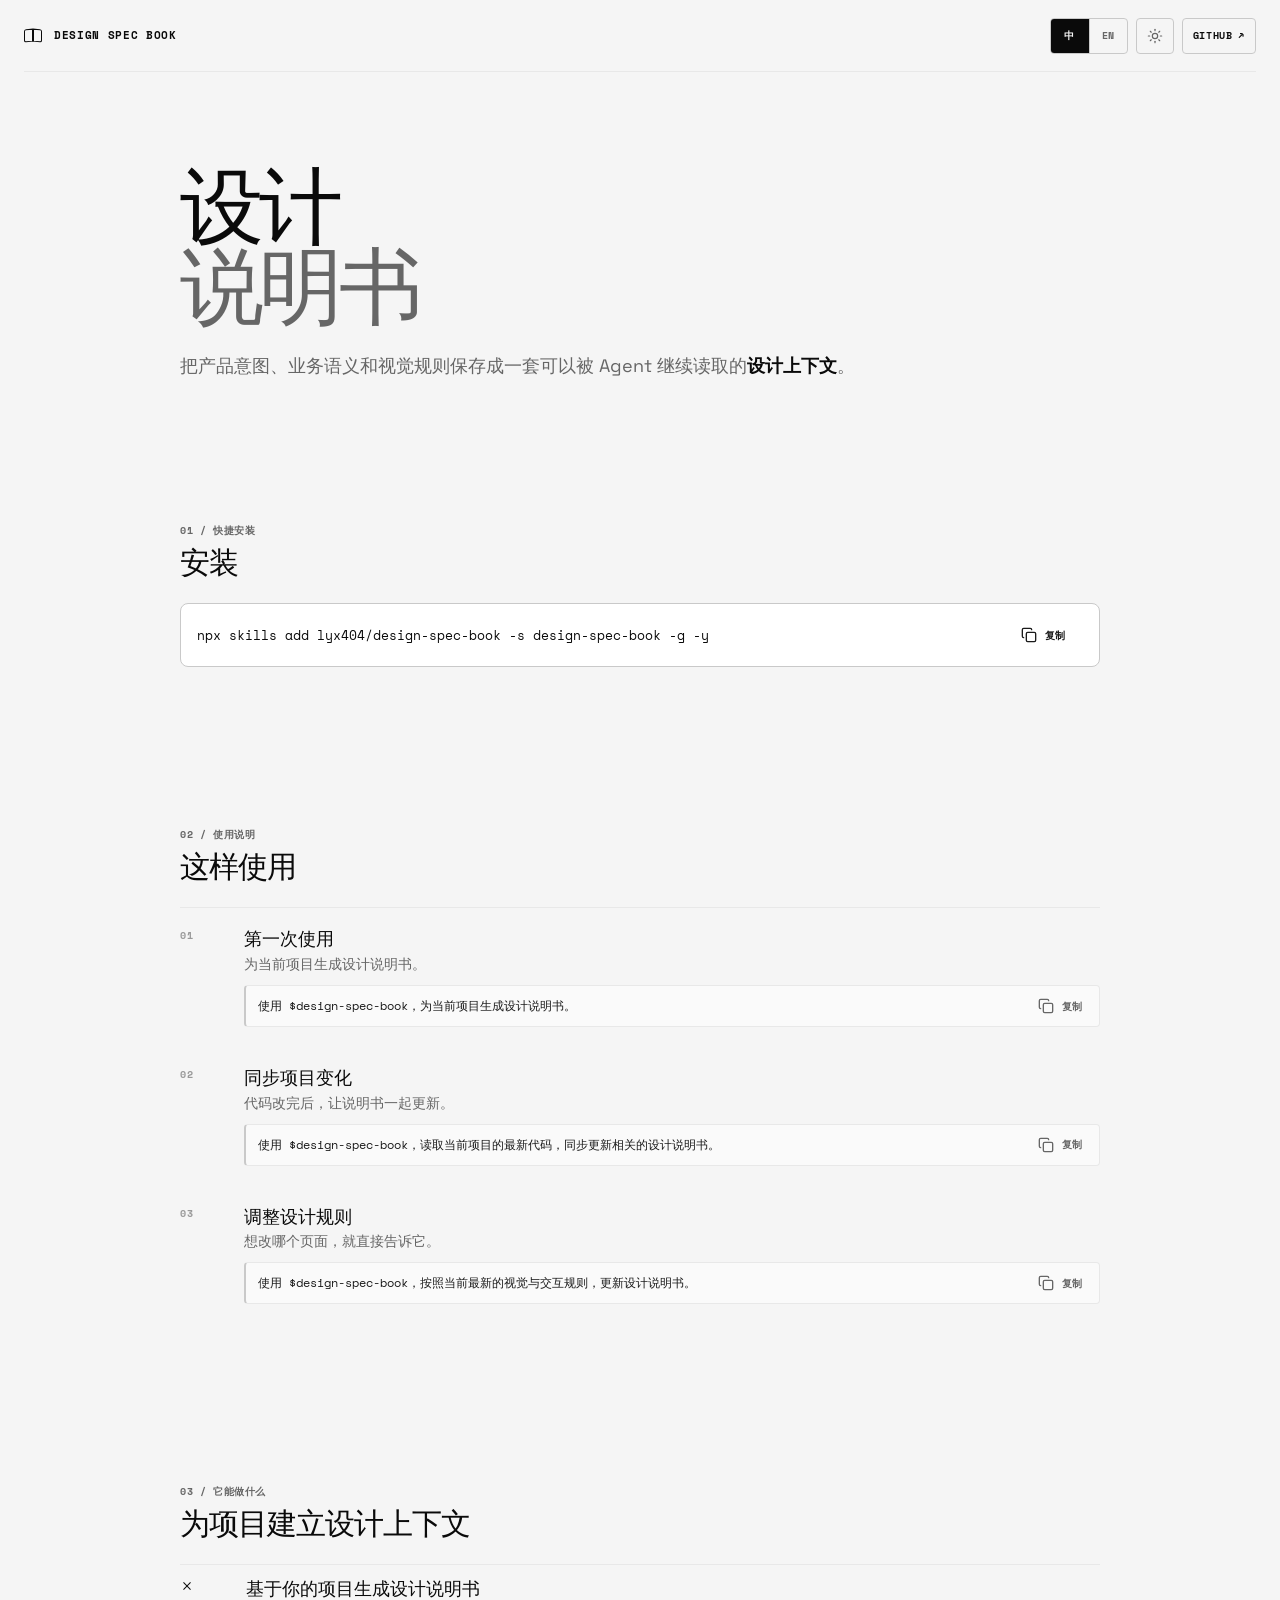
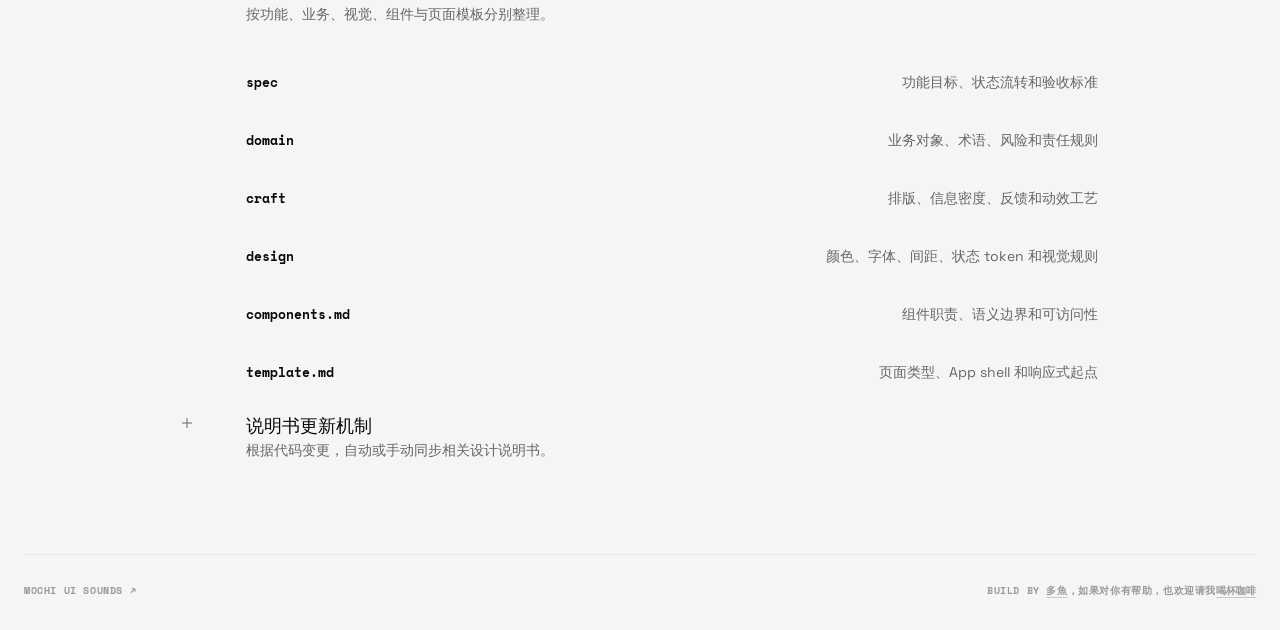
==== commit 34c41dd2: "Rename design declaration files with Markdown extensions" ====
--- a/site/index.html
+++ b/site/index.html
@@ -155,8 +155,8 @@
                 <div class="declaration-row"><code>domain</code><span data-i18n="declarationDomain">业务对象、术语、风险和责任规则</span></div>
                 <div class="declaration-row"><code>craft</code><span data-i18n="declarationCraft">排版、信息密度、反馈和动效工艺</span></div>
                 <div class="declaration-row"><code>design</code><span data-i18n="declarationDesign">颜色、字体、间距、状态 token 和视觉规则</span></div>
-                <div class="declaration-row"><code>components</code><span data-i18n="declarationComponents">组件职责、语义边界和可访问性</span></div>
-                <div class="declaration-row"><code>template</code><span data-i18n="declarationTemplate">页面类型、App shell 和响应式起点</span></div>
+                <div class="declaration-row"><code>components.md</code><span data-i18n="declarationComponents">组件职责、语义边界和可访问性</span></div>
+                <div class="declaration-row"><code>template.md</code><span data-i18n="declarationTemplate">页面类型、App shell 和响应式起点</span></div>
               </div>
             </div>
           </article>
